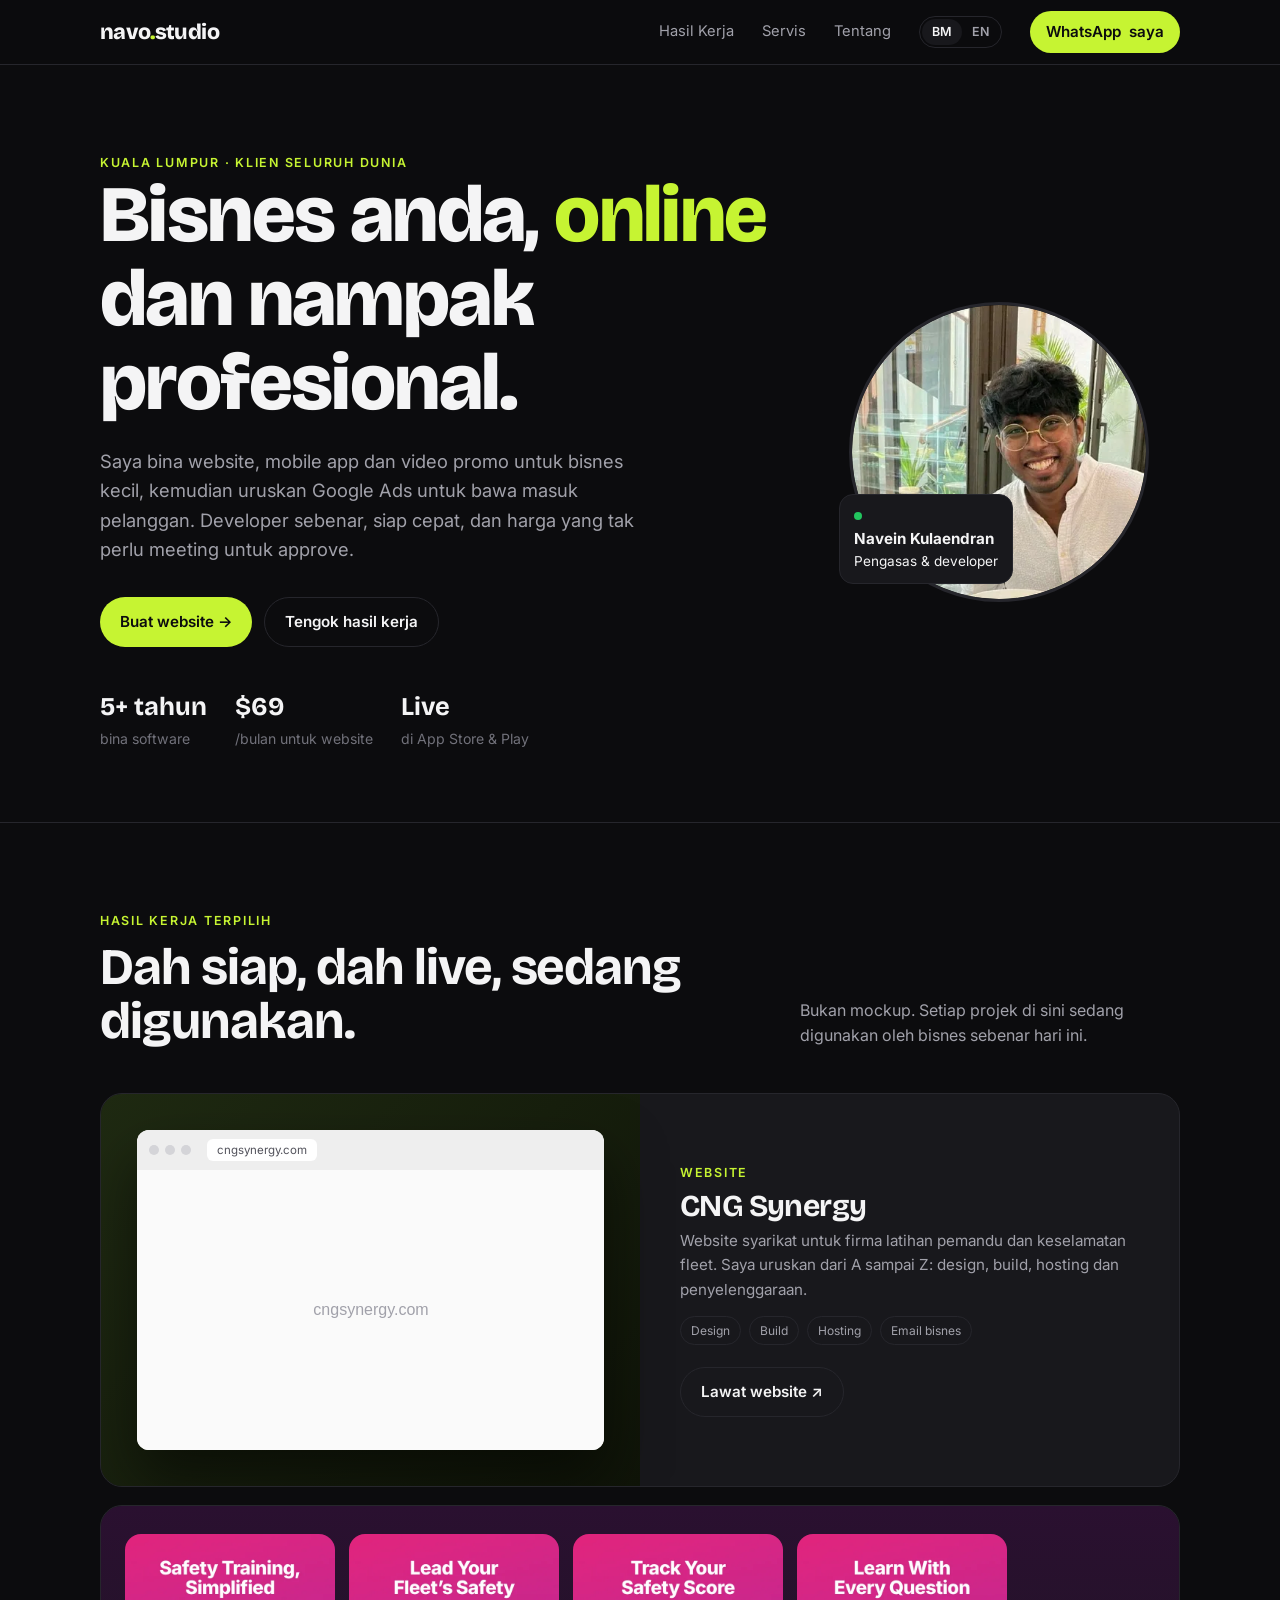
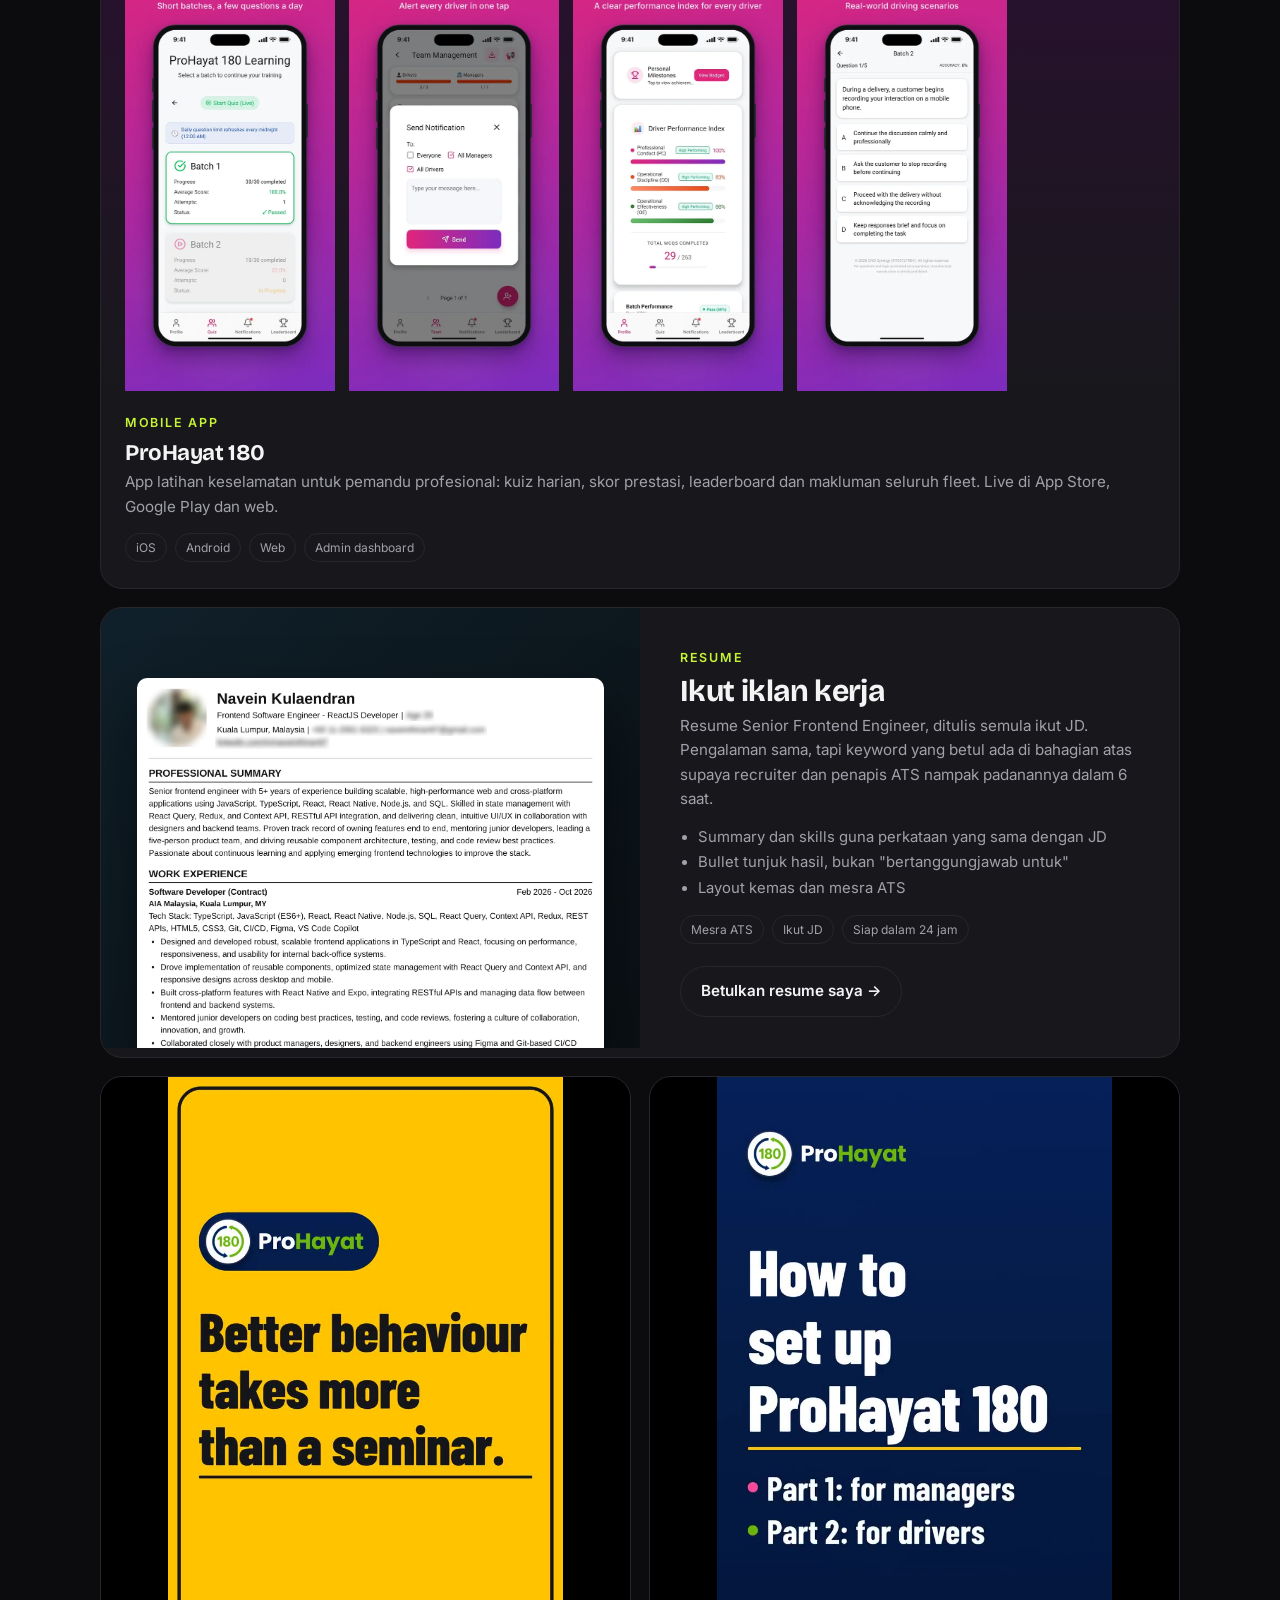
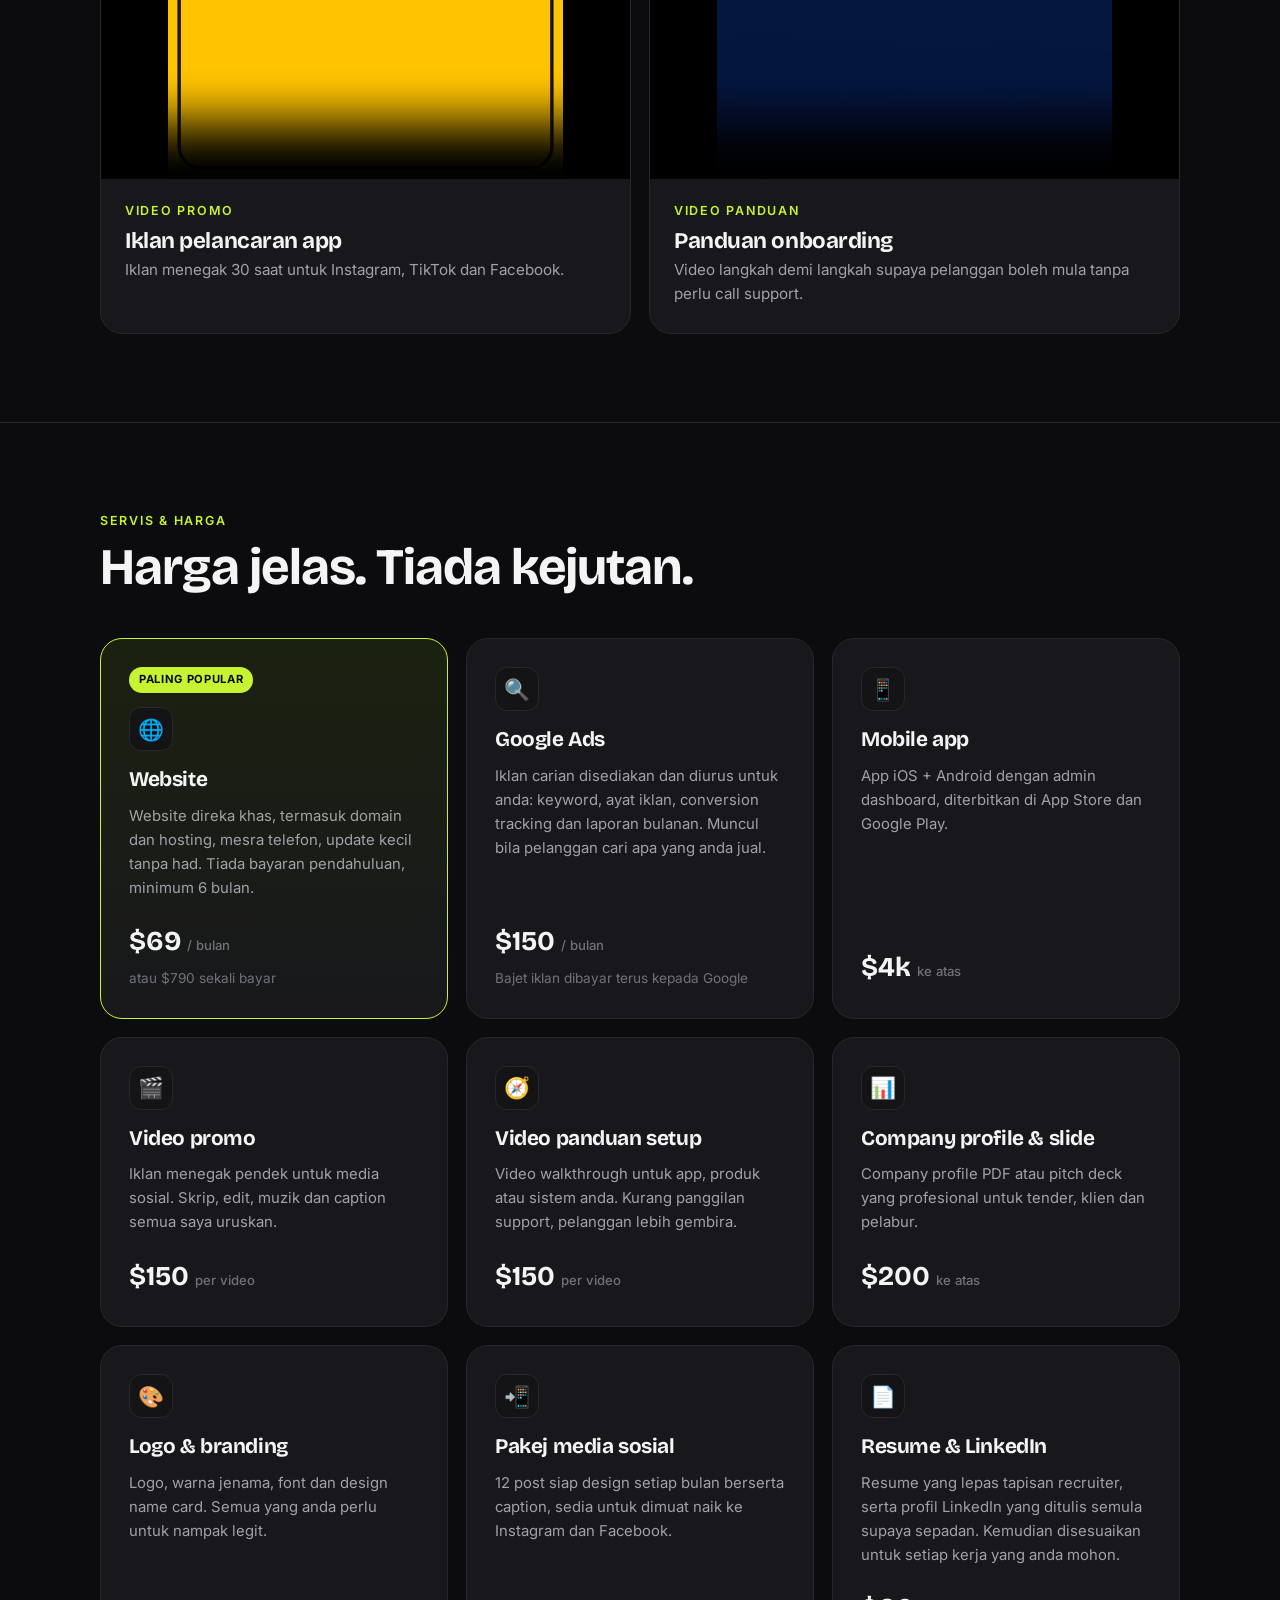
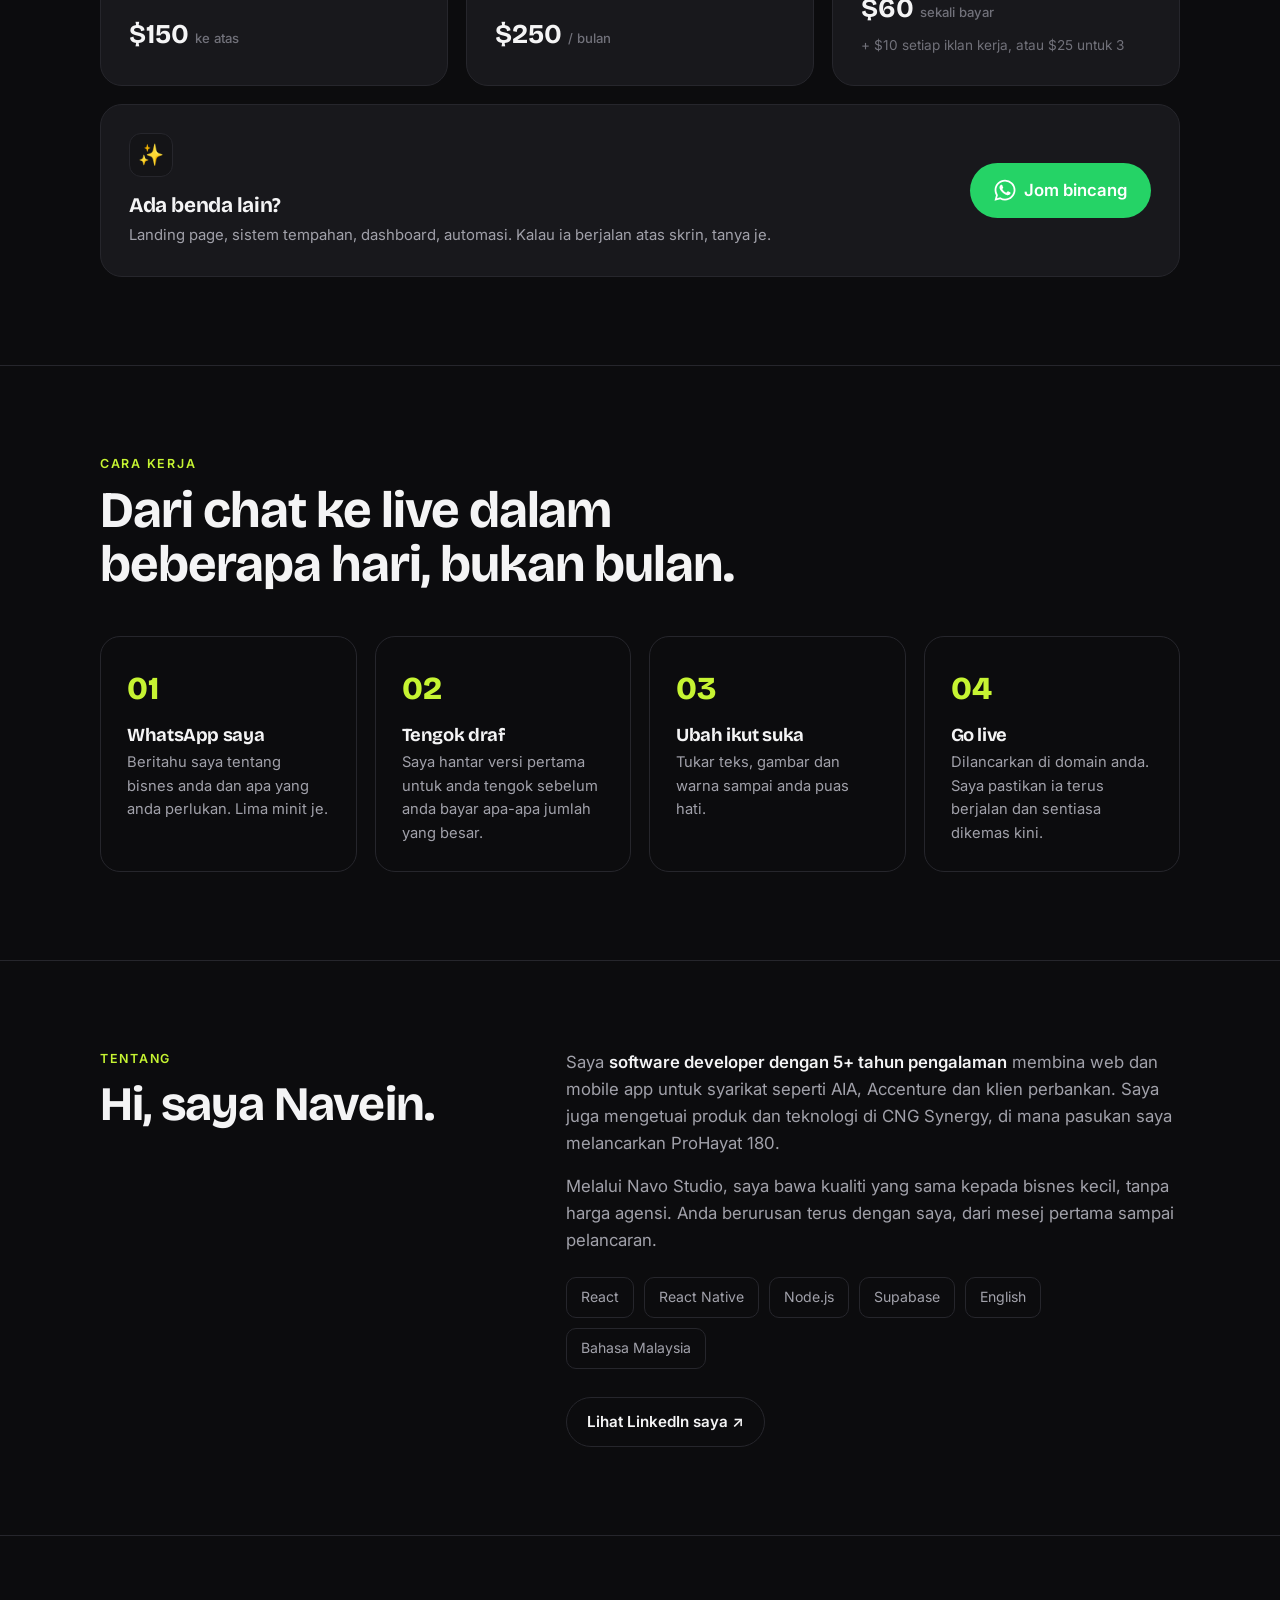
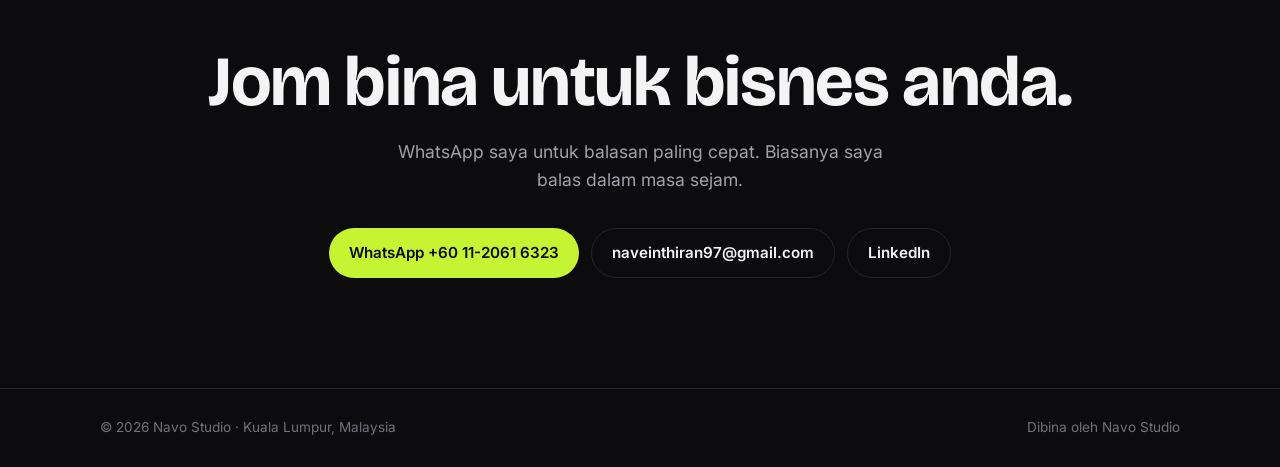
==== index.html @ 56743ff7 "Make Bahasa Malaysia the default, move English to /en Add a BM/EN toggle in the nav, hreflang tags a" ====
<!doctype html>
<html lang="ms">
<head>
<meta charset="utf-8">
<meta name="viewport" content="width=device-width,initial-scale=1">
<title>Navo Studio — Website, App & Video Promo</title>
<meta name="description" content="Navo Studio bina website, mobile app, video promo, branding dan kandungan media sosial, serta uruskan Google Ads untuk bisnes yang sedang berkembang. Website dari RM149 sebulan. Berpangkalan di Kuala Lumpur, klien seluruh dunia.">
<meta property="og:title" content="Navo Studio — Website, App & Video Promo">
<meta property="og:description" content="Website dari RM149 sebulan. Resume ikut setiap kerja, mobile app dan video promo. Kuala Lumpur, klien seluruh dunia.">
<link rel="canonical" href="https://navo-studio.vercel.app/">
<link rel="alternate" hreflang="ms" href="https://navo-studio.vercel.app/">
<link rel="alternate" hreflang="en" href="https://navo-studio.vercel.app/en/">
<link rel="alternate" hreflang="x-default" href="https://navo-studio.vercel.app/">
<meta property="og:locale" content="ms_MY">
<meta property="og:type" content="website">
<meta property="og:url" content="https://navo-studio.vercel.app/">
<meta property="og:image" content="https://navo-studio.vercel.app/assets/og.jpg">
<meta property="og:image:width" content="1200">
<meta property="og:image:height" content="630">
<meta name="twitter:card" content="summary_large_image">
<link rel="preconnect" href="https://fonts.googleapis.com">
<link href="https://fonts.googleapis.com/css2?family=Bricolage+Grotesque:opsz,wght@12..96,500;12..96,700;12..96,800&family=Inter:wght@400;500;600&display=swap" rel="stylesheet">
<link rel="stylesheet" href="assets/site.css">
</head>
<body>

<nav><div class="wrap">
  <a href="#" class="logo">navo<span>.</span>studio</a>
  <div class="navlinks">
    <a href="#work">Hasil Kerja</a><a href="#services">Servis</a><a href="#about">Tentang</a>
    <div class="lang" role="group" aria-label="Bahasa"><span aria-current="true">BM</span><a href="en/" hreflang="en" lang="en">EN</a></div>
    <a href="https://wa.me/601120616323?text=Hi%20Navein%2C%20saya%20nampak%20Navo%20Studio" class="btn btn-accent" target="_blank" rel="noopener">WhatsApp<span class="wa-word"> saya</span></a>
  </div>
</div></nav>

<header class="hero"><div class="wrap">
  <div>
    <div class="eyebrow">Kuala Lumpur · Klien seluruh dunia</div>
    <h1>Bisnes anda, <em>online</em> dan nampak profesional.</h1>
    <p class="lead">Saya bina website, mobile app dan video promo untuk bisnes kecil, kemudian uruskan Google Ads untuk bawa masuk pelanggan. Developer sebenar, siap cepat, dan harga yang tak perlu meeting untuk approve.</p>
    <div class="ctas">
      <a href="https://wa.me/601120616323?text=Hi%20Navein%2C%20saya%20nak%20buat%20website" class="btn btn-accent" target="_blank" rel="noopener">Buat website →</a>
      <a href="#work" class="btn btn-ghost">Tengok hasil kerja</a>
    </div>
    <div class="meta">
      <div><b>5+ tahun</b>bina software</div>
      <div><b class="price" data-myr="RM149" data-usd="$69">RM149</b>/bulan untuk website</div>
      <div><b>Live</b>di App Store & Play</div>
    </div>
  </div>
  <div class="me">
    <img src="assets/me.webp" alt="Navein Kulaendran, pengasas Navo Studio" width="300" height="300">
    <div class="tag"><span class="dot"></span><b>Navein Kulaendran</b>Pengasas & developer</div>
  </div>
</div></header>

<section id="work"><div class="wrap">
  <div class="head">
    <div><div class="eyebrow">Hasil kerja terpilih</div><h2>Dah siap, dah live, sedang digunakan.</h2></div>
    <p>Bukan mockup. Setiap projek di sini sedang digunakan oleh bisnes sebenar hari ini.</p>
  </div>
  <div class="work-grid">
    <div class="card w-site">
      <div class="shot"><div class="browser">
        <div class="bar"><i></i><i></i><i></i><span>cngsynergy.com</span></div>
        <div class="frame"><iframe src="https://cngsynergy.com" title="CNG Synergy website preview" tabindex="-1"></iframe></div>
      </div></div>
      <div class="body">
        <div class="eyebrow">Website</div>
        <h3 style="font-size:1.9rem;margin-top:8px">CNG Synergy</h3>
        <p>Website syarikat untuk firma latihan pemandu dan keselamatan fleet. Saya uruskan dari A sampai Z: design, build, hosting dan penyelenggaraan.</p>
        <div class="chips"><span class="chip">Design</span><span class="chip">Build</span><span class="chip">Hosting</span><span class="chip">Email bisnes</span></div>
        <a href="https://cngsynergy.com" target="_blank" rel="noopener" class="btn btn-ghost">Lawat website ↗</a>
      </div>
    </div>

    <div class="card w-app">
      <div class="screens">
        <img src="assets/app1.webp" alt="Skrin pembelajaran ProHayat 180">
        <img src="assets/app2.webp" alt="Notifikasi pasukan ProHayat 180">
        <img src="assets/app3.webp" alt="Skor keselamatan ProHayat 180">
        <img src="assets/app4.webp" alt="Kuiz ProHayat 180">
      </div>
      <div class="body">
        <div class="eyebrow">Mobile app</div>
        <h3 style="margin-top:8px">ProHayat 180</h3>
        <p>App latihan keselamatan untuk pemandu profesional: kuiz harian, skor prestasi, leaderboard dan makluman seluruh fleet. Live di App Store, Google Play dan web.</p>
        <div class="chips"><span class="chip">iOS</span><span class="chip">Android</span><span class="chip">Web</span><span class="chip">Admin dashboard</span></div>
      </div>
    </div>

    <div class="card w-cv">
      <div class="shot"><img src="assets/resume.webp" alt="Contoh resume yang disesuaikan untuk jawatan Senior Frontend Engineer" loading="lazy"></div>
      <div class="body">
        <div class="eyebrow">Resume</div>
        <h3 style="font-size:1.9rem;margin-top:8px">Ikut iklan kerja</h3>
        <p>Resume Senior Frontend Engineer, ditulis semula ikut JD. Pengalaman sama, tapi keyword yang betul ada di bahagian atas supaya recruiter dan penapis ATS nampak padanannya dalam 6 saat.</p>
        <ul><li>Summary dan skills guna perkataan yang sama dengan JD</li><li>Bullet tunjuk hasil, bukan "bertanggungjawab untuk"</li><li>Layout kemas dan mesra ATS</li></ul>
        <div class="chips"><span class="chip">Mesra ATS</span><span class="chip">Ikut JD</span><span class="chip">Siap dalam 24 jam</span></div>
        <a href="https://wa.me/601120616323?text=Hi%20Navein%2C%20saya%20nak%20resume%20ikut%20iklan%20kerja" target="_blank" rel="noopener" class="btn btn-ghost">Betulkan resume saya →</a>
      </div>
    </div>

    <div class="card w-vid">
      <div class="vbox"><video src="assets/promo.mp4" poster="assets/promo.jpg" controls playsinline preload="none"></video></div>
      <div class="body"><div class="eyebrow">Video promo</div><h3 style="margin-top:8px">Iklan pelancaran app</h3><p>Iklan menegak 30 saat untuk Instagram, TikTok dan Facebook.</p></div>
    </div>
    <div class="card w-vid">
      <div class="vbox"><video src="assets/guide.mp4" poster="assets/guide.jpg" controls playsinline preload="none"></video></div>
      <div class="body"><div class="eyebrow">Video panduan</div><h3 style="margin-top:8px">Panduan onboarding</h3><p>Video langkah demi langkah supaya pelanggan boleh mula tanpa perlu call support.</p></div>
    </div>
  </div>
</div></section>

<section id="services"><div class="wrap">
  <div class="head">
    <div><div class="eyebrow">Servis & harga</div><h2>Harga jelas. Tiada kejutan.</h2></div>
  </div>
  <div class="svc">
    <div class="card hot">
      <span class="badge">Paling popular</span>
      <div class="ic">🌐</div><h3>Website</h3>
      <p>Website direka khas, termasuk domain dan hosting, mesra telefon, update kecil tanpa had. Tiada bayaran pendahuluan, minimum 6 bulan.</p>
      <div class="price" data-myr="RM149" data-usd="$69">RM149 <small>/ bulan</small></div>
      <div class="alt">atau <span class="price-alt" data-myr="RM1,500" data-usd="$790">RM1,500</span> sekali bayar</div>
    </div>
    <div class="card">
      <div class="ic">🔍</div><h3>Google Ads</h3>
      <p>Iklan carian disediakan dan diurus untuk anda: keyword, ayat iklan, conversion tracking dan laporan bulanan. Muncul bila pelanggan cari apa yang anda jual.</p>
      <div class="price" data-myr="RM300" data-usd="$150">RM300 <small>/ bulan</small></div>
      <div class="alt">Bajet iklan dibayar terus kepada Google</div>
    </div>
    <div class="card">
      <div class="ic">📱</div><h3>Mobile app</h3>
      <p>App iOS + Android dengan admin dashboard, diterbitkan di App Store dan Google Play.</p>
      <div class="price" data-myr="RM10k" data-usd="$4k">RM10k <small>ke atas</small></div>
    </div>
    <div class="card">
      <div class="ic">🎬</div><h3>Video promo</h3>
      <p>Iklan menegak pendek untuk media sosial. Skrip, edit, muzik dan caption semua saya uruskan.</p>
      <div class="price" data-myr="RM300" data-usd="$150">RM300 <small>per video</small></div>
    </div>
    <div class="card">
      <div class="ic">🧭</div><h3>Video panduan setup</h3>
      <p>Video walkthrough untuk app, produk atau sistem anda. Kurang panggilan support, pelanggan lebih gembira.</p>
      <div class="price" data-myr="RM300" data-usd="$150">RM300 <small>per video</small></div>
    </div>
    <div class="card">
      <div class="ic">📊</div><h3>Company profile & slide</h3>
      <p>Company profile PDF atau pitch deck yang profesional untuk tender, klien dan pelabur.</p>
      <div class="price" data-myr="RM300" data-usd="$200">RM300 <small>ke atas</small></div>
    </div>
    <div class="card">
      <div class="ic">🎨</div><h3>Logo & branding</h3>
      <p>Logo, warna jenama, font dan design name card. Semua yang anda perlu untuk nampak legit.</p>
      <div class="price" data-myr="RM250" data-usd="$150">RM250 <small>ke atas</small></div>
    </div>
    <div class="card">
      <div class="ic">📲</div><h3>Pakej media sosial</h3>
      <p>12 post siap design setiap bulan berserta caption, sedia untuk dimuat naik ke Instagram dan Facebook.</p>
      <div class="price" data-myr="RM400" data-usd="$250">RM400 <small>/ bulan</small></div>
    </div>
    <div class="card">
      <div class="ic">📄</div><h3>Resume & LinkedIn</h3>
      <p>Resume yang lepas tapisan recruiter, serta profil LinkedIn yang ditulis semula supaya sepadan. Kemudian disesuaikan untuk setiap kerja yang anda mohon.</p>
      <div class="price" data-myr="RM100" data-usd="$60">RM100 <small>sekali bayar</small></div>
      <div class="alt">+ <span class="price-alt" data-myr="RM20" data-usd="$10">RM20</span> setiap iklan kerja, atau <span class="price-alt" data-myr="RM50" data-usd="$25">RM50</span> untuk 3</div>
    </div>
    <div class="card wide">
      <div><div class="ic">✨</div><h3>Ada benda lain?</h3>
      <p>Landing page, sistem tempahan, dashboard, automasi. Kalau ia berjalan atas skrin, tanya je.</p></div>
      <a class="btn btn-wa" href="https://wa.me/601120616323?text=Hi%20Navein%2C%20saya%20ada%20projek%20nak%20bincang" target="_blank" rel="noopener"><svg width="22" height="22" viewBox="0 0 24 24" fill="currentColor" aria-hidden="true"><path d="M17.47 14.38c-.3-.15-1.76-.87-2.03-.97-.27-.1-.47-.15-.67.15-.2.3-.77.97-.94 1.17-.17.2-.35.22-.65.07-.3-.15-1.26-.46-2.4-1.48-.89-.79-1.49-1.77-1.66-2.07-.17-.3-.02-.46.13-.61.13-.13.3-.35.45-.52.15-.17.2-.3.3-.5.1-.2.05-.37-.02-.52-.08-.15-.67-1.62-.92-2.22-.24-.58-.49-.5-.67-.51h-.57c-.2 0-.52.07-.8.37-.27.3-1.04 1.02-1.04 2.48s1.07 2.88 1.21 3.08c.15.2 2.1 3.2 5.08 4.49.71.31 1.26.49 1.69.63.71.23 1.36.2 1.87.12.57-.09 1.76-.72 2.01-1.41.25-.7.25-1.29.17-1.41-.07-.13-.27-.2-.57-.35zM12.04 21.5h-.01a9.43 9.43 0 0 1-4.8-1.32l-.35-.2-3.57.93.95-3.48-.22-.36a9.4 9.4 0 0 1-1.44-5.02c0-5.2 4.24-9.44 9.45-9.44a9.38 9.38 0 0 1 6.68 2.77 9.38 9.38 0 0 1 2.76 6.68c0 5.21-4.24 9.44-9.45 9.44zm8.04-17.48A11.3 11.3 0 0 0 12.04.7C5.77.7.67 5.8.67 12.07c0 2 .52 3.96 1.52 5.68L.57 23.7l6.08-1.6a11.33 11.33 0 0 0 5.4 1.38h.01c6.27 0 11.37-5.1 11.37-11.37 0-3.04-1.18-5.9-3.33-8.05z"/></svg> Jom bincang</a>
    </div>
  </div>
</div></section>

<section><div class="wrap">
  <div class="head"><div><div class="eyebrow">Cara kerja</div><h2>Dari chat ke live dalam beberapa hari, bukan bulan.</h2></div></div>
  <div class="steps">
    <div class="step"><h3>WhatsApp saya</h3><p>Beritahu saya tentang bisnes anda dan apa yang anda perlukan. Lima minit je.</p></div>
    <div class="step"><h3>Tengok draf</h3><p>Saya hantar versi pertama untuk anda tengok sebelum anda bayar apa-apa jumlah yang besar.</p></div>
    <div class="step"><h3>Ubah ikut suka</h3><p>Tukar teks, gambar dan warna sampai anda puas hati.</p></div>
    <div class="step"><h3>Go live</h3><p>Dilancarkan di domain anda. Saya pastikan ia terus berjalan dan sentiasa dikemas kini.</p></div>
  </div>
</div></section>

<section id="about"><div class="wrap about">
  <div><div class="eyebrow">Tentang</div><h2 style="font-size:clamp(2rem,4.4vw,3rem);margin-top:10px">Hi, saya Navein.</h2></div>
  <div>
    <p>Saya <b>software developer dengan 5+ tahun pengalaman</b> membina web dan mobile app untuk syarikat seperti AIA, Accenture dan klien perbankan. Saya juga mengetuai produk dan teknologi di CNG Synergy, di mana pasukan saya melancarkan ProHayat 180.</p>
    <p>Melalui Navo Studio, saya bawa kualiti yang sama kepada bisnes kecil, tanpa harga agensi. Anda berurusan terus dengan saya, dari mesej pertama sampai pelancaran.</p>
    <div class="logos"><span>React</span><span>React Native</span><span>Node.js</span><span>Supabase</span><span>English</span><span>Bahasa Malaysia</span></div>
    <div style="margin-top:28px"><a href="https://www.linkedin.com/in/naveinthiran97" target="_blank" rel="noopener" class="btn btn-ghost">Lihat LinkedIn saya ↗</a></div>
  </div>
</div></section>

<section class="contact"><div class="wrap">
  <h2>Jom bina untuk bisnes anda.</h2>
  <p>WhatsApp saya untuk balasan paling cepat. Biasanya saya balas dalam masa sejam.</p>
  <div class="ctas">
    <a href="https://wa.me/601120616323?text=Hi%20Navein%2C%20saya%20nampak%20Navo%20Studio" class="btn btn-accent" target="_blank" rel="noopener">WhatsApp +60 11-2061 6323</a>
    <a href="mailto:naveinthiran97@gmail.com" class="btn btn-ghost">naveinthiran97@gmail.com</a>
    <a href="https://www.linkedin.com/in/naveinthiran97" class="btn btn-ghost" target="_blank" rel="noopener">LinkedIn</a>
  </div>
</div></section>

<footer><div class="wrap"><span>© 2026 Navo Studio · Kuala Lumpur, Malaysia</span><span>Dibina oleh Navo Studio</span></div></footer>

<script>
(function(){
  var tz='';try{tz=Intl.DateTimeFormat().resolvedOptions().timeZone||''}catch(e){}
  var c=/^Asia\/(Kuala_Lumpur|Kuching)$/.test(tz)?'myr':'usd';
  if(c==='myr')return;
  document.querySelectorAll('[data-myr]').forEach(function(el){
    var t=el.firstChild; if(t&&t.nodeType===3){t.nodeValue=el.dataset.usd+(el.children.length?' ':'')}
  });
})();
</script>
</body>
</html>
---- assets/site.css ----
:root{
  --bg:#0c0c0e;--bg2:#141417;--card:#18181c;--line:#26262c;
  --text:#f4f4f5;--mute:#a1a1aa;--dim:#71717a;
  --accent:#c6f432;--accent-ink:#0c0c0e;
}
*{box-sizing:border-box;margin:0;padding:0}
html{scroll-behavior:smooth}
body{background:var(--bg);color:var(--text);font-family:Inter,system-ui,sans-serif;line-height:1.6;-webkit-font-smoothing:antialiased}
a{color:inherit;text-decoration:none}
img,video{display:block;max-width:100%}
.wrap{max-width:1120px;margin:0 auto;padding:0 20px}
h1,h2,h3{font-family:'Bricolage Grotesque',sans-serif;line-height:1.05;letter-spacing:-.02em}
.eyebrow{font-size:.78rem;font-weight:600;letter-spacing:.14em;text-transform:uppercase;color:var(--accent)}

/* nav */
nav{position:sticky;top:0;z-index:20;background:rgba(12,12,14,.8);backdrop-filter:blur(12px);border-bottom:1px solid var(--line)}
nav .wrap{display:flex;align-items:center;justify-content:space-between;height:64px}
.logo{font-family:'Bricolage Grotesque';font-weight:800;font-size:1.35rem;letter-spacing:-.03em}
.logo span{color:var(--accent)}
.navlinks{display:flex;gap:28px;align-items:center;font-size:.92rem;color:var(--mute)}
.navlinks a:hover{color:var(--text)}
.btn{display:inline-flex;align-items:center;gap:8px;padding:12px 20px;border-radius:999px;font-weight:600;font-size:.95rem;transition:transform .15s,background .15s}
.btn:hover{transform:translateY(-1px)}
.btn-accent{background:var(--accent);color:var(--accent-ink)}
.btn-ghost{border:1px solid var(--line);color:var(--text)}
.btn-ghost:hover{background:var(--card)}
.navlinks .btn{padding:9px 16px;color:var(--accent-ink)}
@media(max-width:760px){.navlinks>a:not(.btn){display:none}.navlinks{gap:10px}.navlinks .btn{padding:8px 13px;font-size:.85rem;white-space:nowrap}}

/* hero */
.hero{padding:88px 0 72px}
.hero .wrap{display:grid;grid-template-columns:1.3fr .7fr;gap:48px;align-items:center}
.hero h1{font-size:clamp(2.6rem,6.4vw,5rem);font-weight:800}
.hero h1 em{font-style:normal;color:var(--accent)}
.hero p.lead{margin:22px 0 32px;font-size:1.15rem;color:var(--mute);max-width:540px}
.hero .ctas{display:flex;gap:12px;flex-wrap:wrap}
.hero .meta{display:flex;gap:28px;margin-top:40px;flex-wrap:wrap}
.hero .meta div{font-size:.88rem;color:var(--dim)}
.hero .meta b{display:block;font-family:'Bricolage Grotesque';font-size:1.6rem;color:var(--text)}
.me{position:relative;justify-self:center}
.me img{width:300px;height:auto;aspect-ratio:1;object-fit:cover;border-radius:50%;border:3px solid var(--line)}
.me .tag{position:absolute;bottom:18px;left:-10px;background:var(--card);border:1px solid var(--line);border-radius:14px;padding:10px 14px;font-size:.85rem}
.me .tag b{display:block;font-size:.95rem}
.dot{display:inline-block;width:8px;height:8px;border-radius:50%;background:#22c55e;margin-right:6px}
@media(max-width:860px){.hero .wrap{grid-template-columns:1fr}.me{order:-1}.me img{width:180px}.me .tag{position:static;margin-top:12px;text-align:center}.hero{padding-top:48px}}

section{padding:88px 0;border-top:1px solid var(--line)}
.head{display:flex;justify-content:space-between;align-items:end;gap:24px;margin-bottom:44px;flex-wrap:wrap}
.head h2{font-size:clamp(2rem,4.4vw,3.2rem);margin-top:10px;max-width:640px}
.head p{color:var(--mute);max-width:380px}

/* work */
.work-grid{display:grid;grid-template-columns:repeat(6,1fr);gap:18px}
.card{background:var(--card);border:1px solid var(--line);border-radius:22px;overflow:hidden}
.card .body{padding:22px 24px 26px}
.card h3{font-size:1.4rem;margin-bottom:6px}
.card p{color:var(--mute);font-size:.95rem}
.chips{display:flex;gap:8px;flex-wrap:wrap;margin-top:14px}
.chip{font-size:.75rem;padding:4px 10px;border-radius:999px;border:1px solid var(--line);color:var(--mute)}
.w-site{grid-column:span 6;display:grid;grid-template-columns:1fr 1fr}
.w-site .shot{background:linear-gradient(135deg,#1f2a12,#0f1408);display:flex;align-items:center;justify-content:center;padding:36px;min-height:280px}
.browser{width:100%;background:#fff;border-radius:12px;overflow:hidden;box-shadow:0 30px 60px rgba(0,0,0,.5)}
.browser .bar{background:#eee;padding:9px 12px;display:flex;gap:6px;align-items:center}
.browser .bar i{width:10px;height:10px;border-radius:50%;background:#d4d4d8}
.browser .bar span{margin-left:10px;font-size:.72rem;color:#52525b;background:#fff;border-radius:6px;padding:2px 10px}
.browser .frame{position:relative;height:280px;overflow:hidden;background:#fafafa url("data:image/svg+xml,%3Csvg xmlns='http://www.w3.org/2000/svg' width='300' height='40'%3E%3Ctext x='150' y='25' font-family='sans-serif' font-size='16' fill='%23a1a1aa' text-anchor='middle'%3Ecngsynergy.com%3C/text%3E%3C/svg%3E") center/300px no-repeat}
.browser iframe{width:200%;height:560px;border:0;transform:scale(.5);transform-origin:0 0;margin-bottom:-280px;pointer-events:none}
.w-site .body{display:flex;flex-direction:column;justify-content:center;padding:40px}
.w-site .body a{margin-top:22px;align-self:flex-start}
.w-app{grid-column:span 6}
.screens{display:flex;gap:14px;padding:28px 24px 0;overflow-x:auto;scrollbar-width:none;background:linear-gradient(180deg,#2a1030,#18181c)}
.screens img{width:210px;flex:none;border-radius:16px 16px 0 0}
.w-vid{grid-column:span 3}
.w-vid .vbox{background:#000;display:flex;justify-content:center}
.w-vid video{height:min(78vh,720px);width:auto;max-width:100%;aspect-ratio:9/16;object-fit:contain;background:#000}
.w-cv{grid-column:span 6;display:grid;grid-template-columns:1fr 1fr}
.w-cv .shot{background:linear-gradient(135deg,#10202a,#0a1014);padding:36px 36px 0;display:flex;justify-content:center;align-items:flex-end;max-height:440px;overflow:hidden}
.w-cv .shot img{width:100%;max-width:520px;border-radius:10px 10px 0 0;box-shadow:0 30px 60px rgba(0,0,0,.5)}
.w-cv .body{display:flex;flex-direction:column;justify-content:center;padding:40px}
.w-cv ul{margin:14px 0 0 18px;color:var(--mute);font-size:.93rem;line-height:1.7}
.w-cv .body a{margin-top:22px;align-self:flex-start}
@media(max-width:860px){.w-site{grid-template-columns:1fr}.w-vid{grid-column:span 6}}
@media(max-width:860px){.w-cv{grid-template-columns:1fr}.w-cv .shot{max-height:340px}}

/* services */
.svc{display:grid;grid-template-columns:repeat(3,1fr);gap:18px}
@media(max-width:1000px){.svc{grid-template-columns:1fr 1fr}}
.svc .card{padding:28px;display:flex;flex-direction:column}
.svc .card.hot{border-color:var(--accent);background:linear-gradient(180deg,#1b2110,var(--card))}
.svc .ic{width:44px;height:44px;border-radius:12px;background:var(--bg2);border:1px solid var(--line);display:flex;align-items:center;justify-content:center;font-size:1.3rem;margin-bottom:18px}
.svc h3{font-size:1.3rem}
.svc p{color:var(--mute);font-size:.93rem;margin:8px 0 20px;flex:1}
.price{font-family:'Bricolage Grotesque';font-size:1.7rem;font-weight:700}
.price small{font-family:Inter;font-size:.82rem;color:var(--dim);font-weight:500}
.svc .card.wide{grid-column:1/-1;flex-direction:row;align-items:center;justify-content:space-between;gap:24px}
.svc .card.wide p{margin-bottom:0}
.btn-wa{background:#25d366;color:#fff;font-size:1.05rem;padding:14px 24px;flex:none}
@media(max-width:600px){.svc .card.wide{flex-direction:column;align-items:flex-start}}
.alt{font-size:.85rem;color:var(--dim);margin-top:4px}
.badge{align-self:flex-start;font-size:.7rem;font-weight:700;letter-spacing:.06em;text-transform:uppercase;background:var(--accent);color:var(--accent-ink);padding:4px 10px;border-radius:999px;margin-bottom:14px}
@media(max-width:600px){.svc{grid-template-columns:1fr}}

/* steps */
.steps{display:grid;grid-template-columns:repeat(4,1fr);gap:18px;counter-reset:s}
.step{padding:26px;border-radius:20px;border:1px solid var(--line)}
.step::before{counter-increment:s;content:"0" counter(s);font-family:'Bricolage Grotesque';font-weight:800;font-size:2rem;color:var(--accent)}
.step h3{font-size:1.15rem;margin:12px 0 6px}
.step p{color:var(--mute);font-size:.92rem}
@media(max-width:860px){.steps{grid-template-columns:1fr 1fr}}
@media(max-width:520px){.steps{grid-template-columns:1fr}}

/* about */
.about{display:grid;grid-template-columns:.8fr 1.2fr;gap:56px;align-items:start}
.about p{color:var(--mute);margin-bottom:16px;font-size:1.05rem}
.about p b{color:var(--text);font-weight:600}
.logos{display:flex;flex-wrap:wrap;gap:10px;margin-top:24px}
.logos span{padding:8px 14px;border:1px solid var(--line);border-radius:10px;font-size:.88rem;color:var(--mute)}
@media(max-width:860px){.about{grid-template-columns:1fr;gap:20px}}

/* contact */
.contact{text-align:center;padding:110px 0}
.contact h2{font-size:clamp(2.4rem,6vw,4.4rem)}
.contact p{color:var(--mute);margin:18px auto 34px;max-width:520px;font-size:1.1rem}
.contact .ctas{display:flex;gap:12px;justify-content:center;flex-wrap:wrap}
footer{border-top:1px solid var(--line);padding:28px 0;color:var(--dim);font-size:.85rem}
footer .wrap{display:flex;justify-content:space-between;flex-wrap:wrap;gap:12px}

/* language toggle */
.lang{display:inline-flex;flex:none;border:1px solid var(--line);border-radius:999px;padding:2px;font-size:.78rem;font-weight:600;line-height:1.2}
.lang a,.lang span{padding:6px 10px;border-radius:999px}
.lang span{background:var(--card);color:var(--text)}
@media(max-width:440px){.wa-word{display:none}}
@media(max-width:360px){.logo{font-size:1.15rem}.lang a,.lang span{padding:6px 8px}.navlinks .btn{padding:8px 11px}}
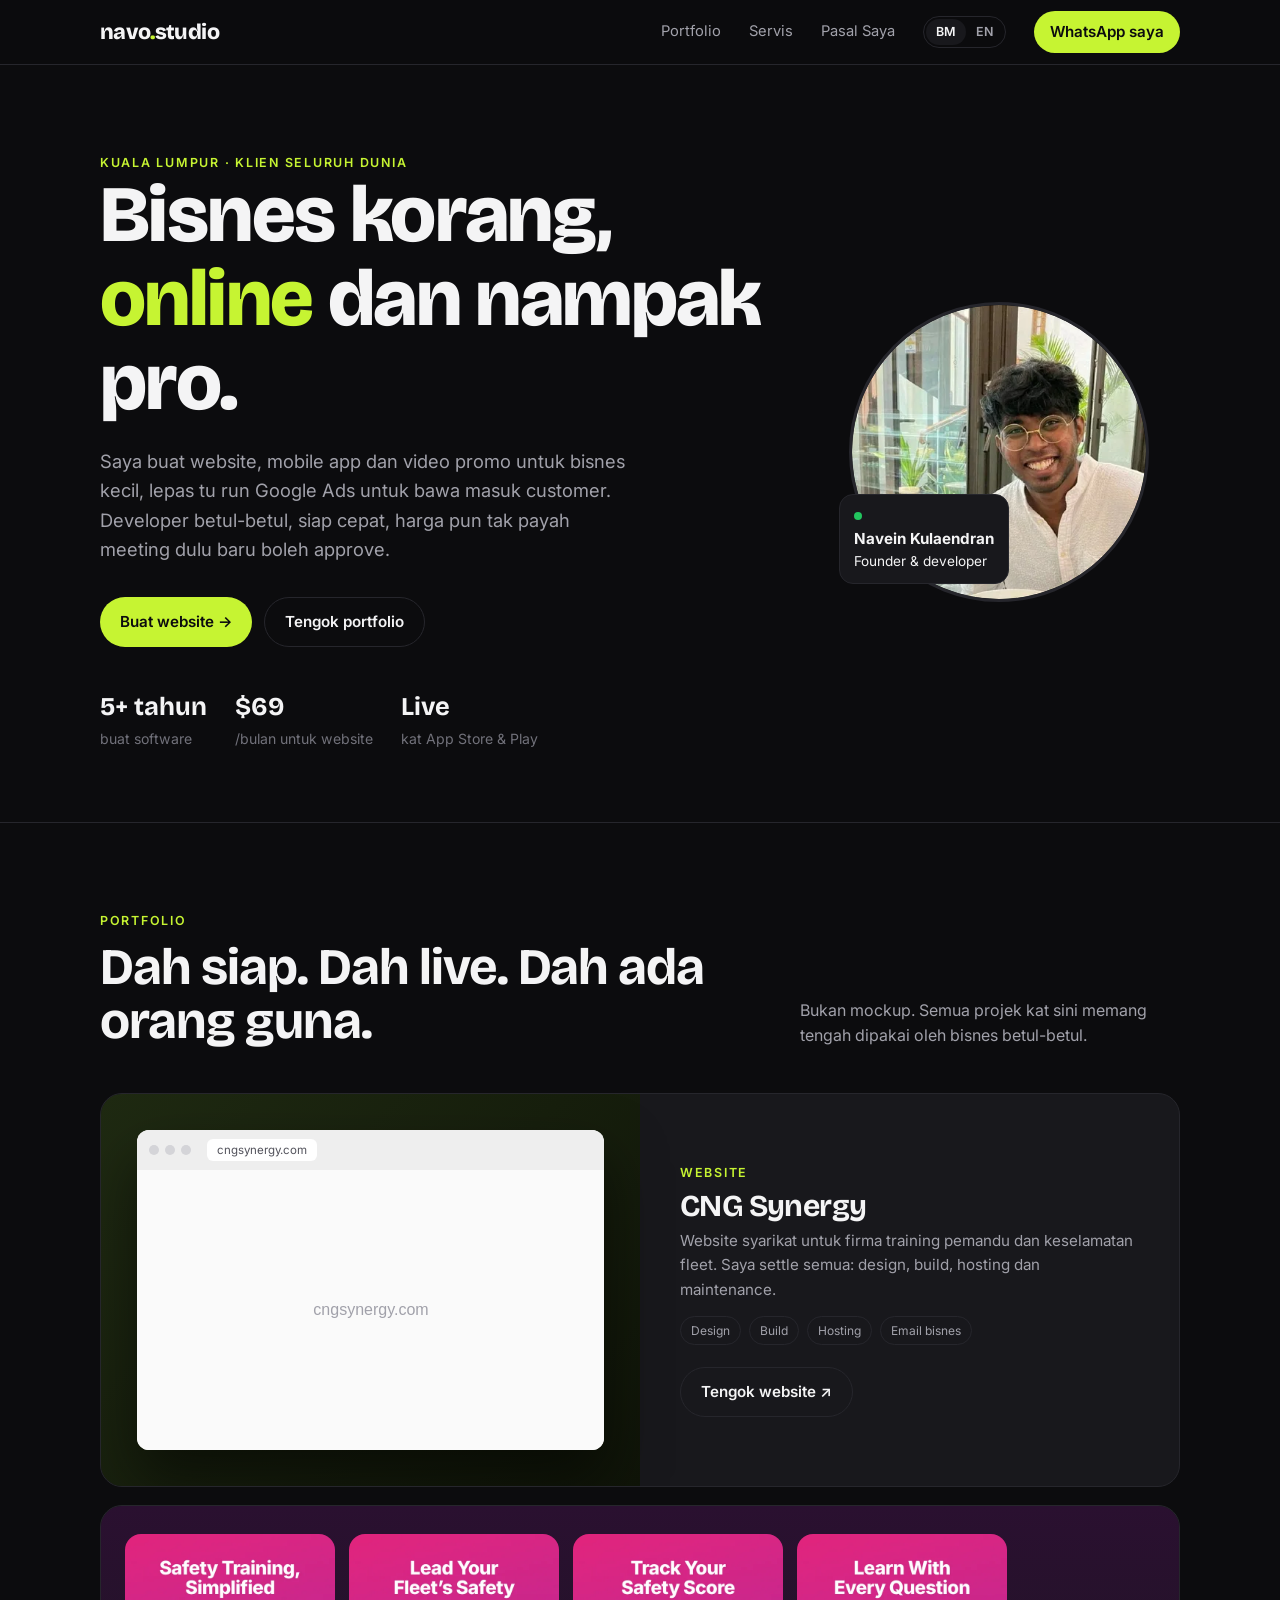
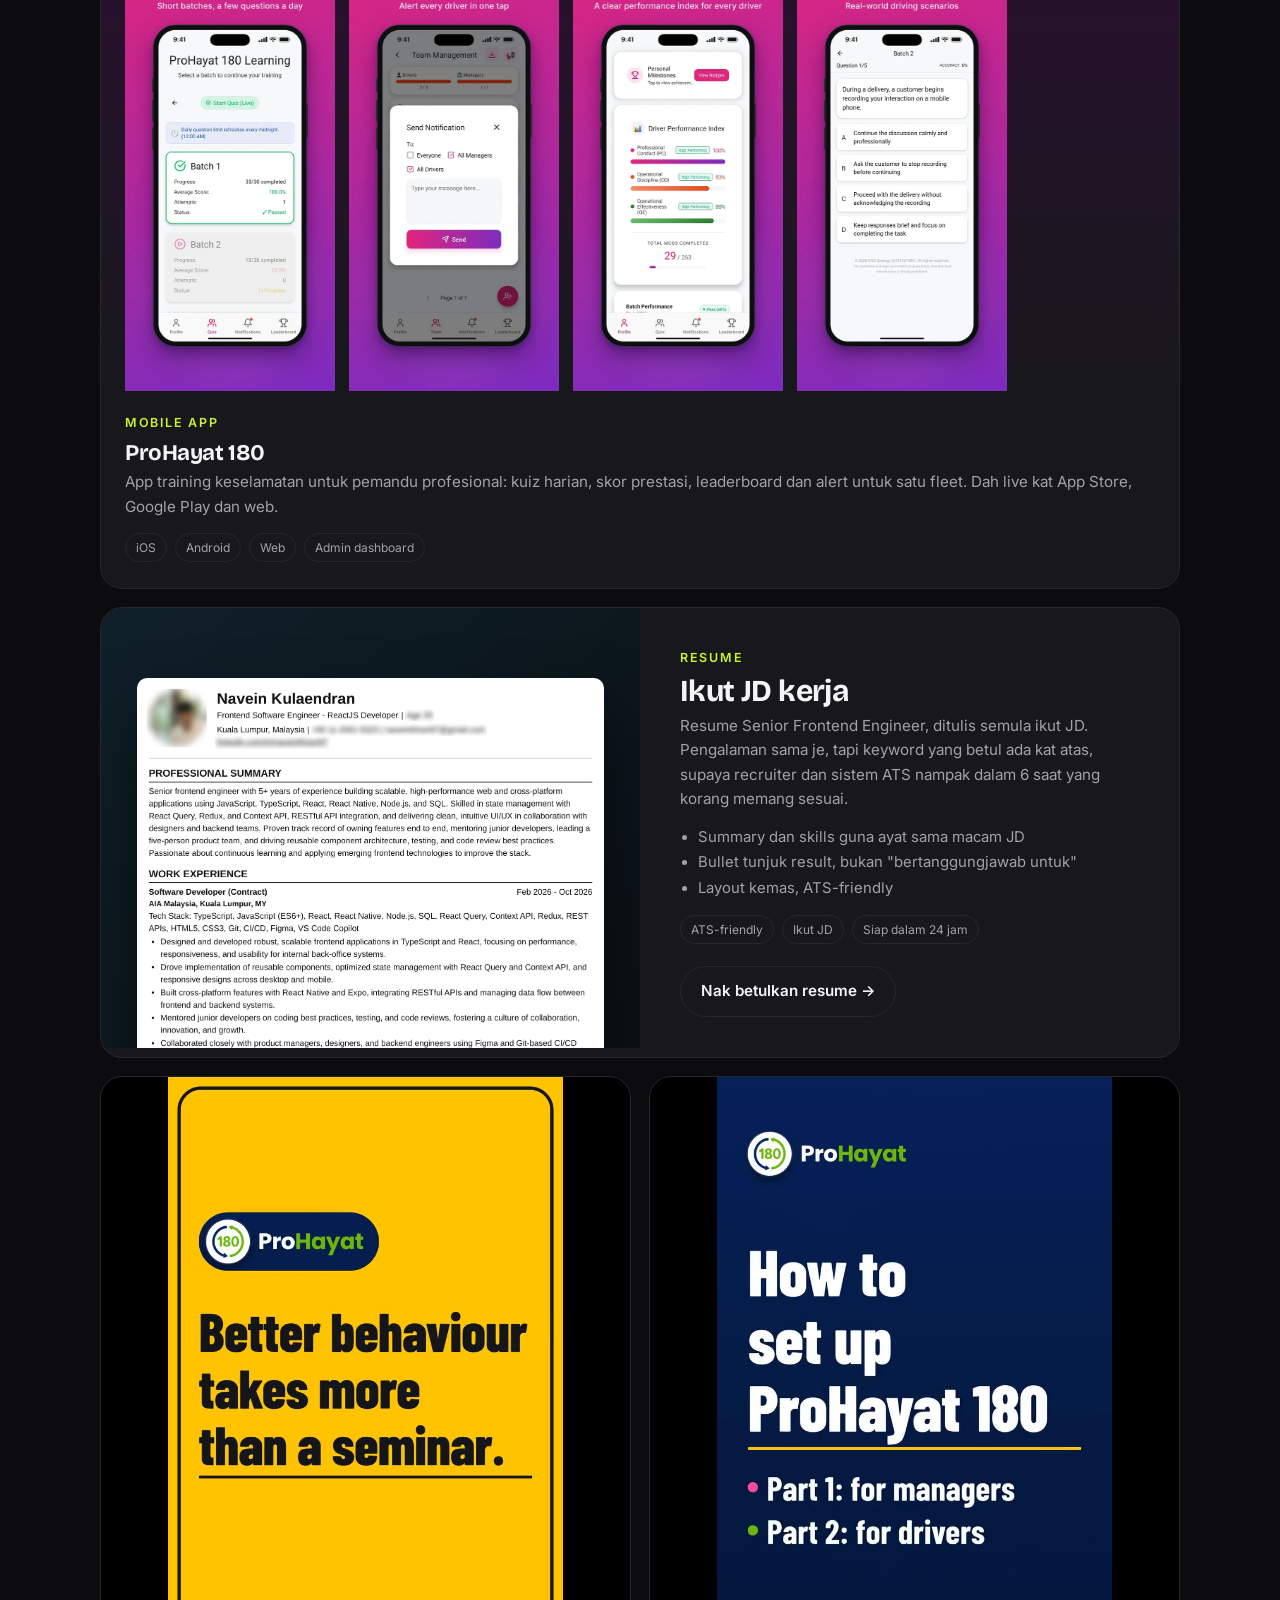
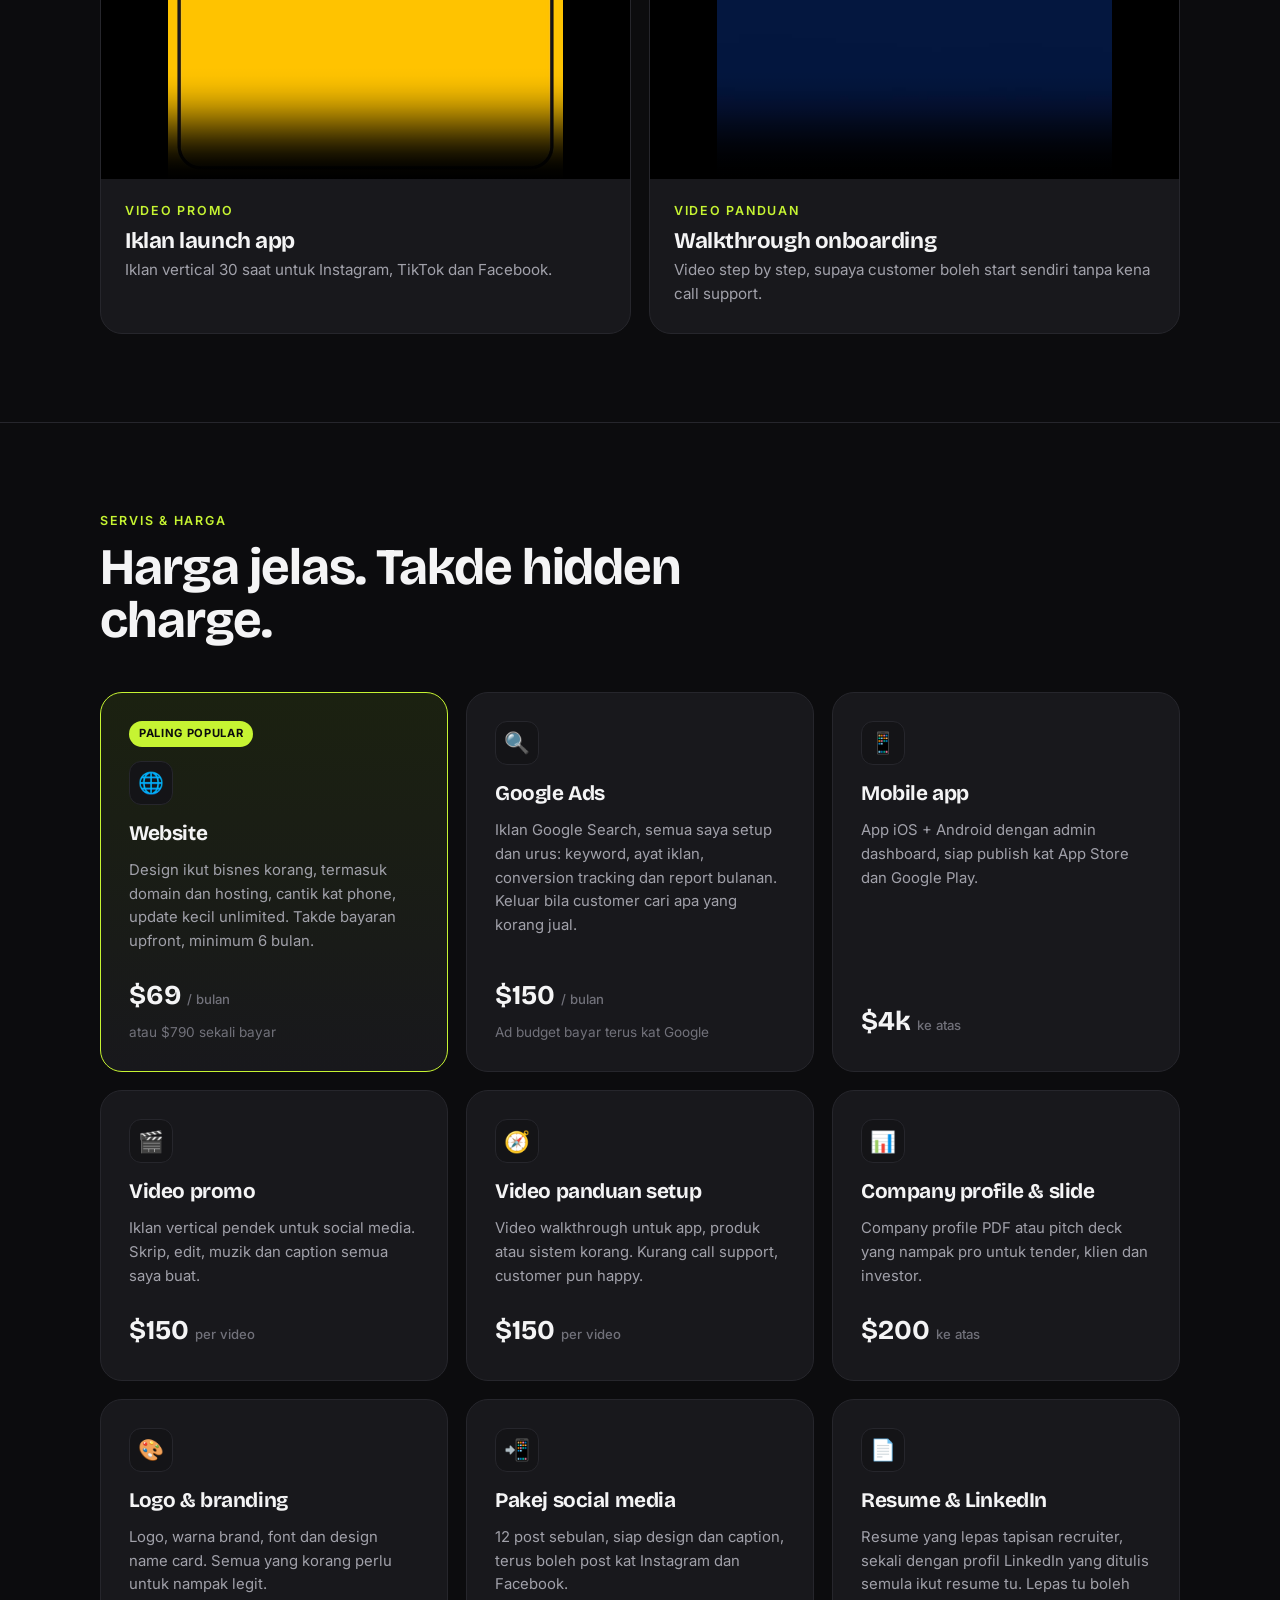
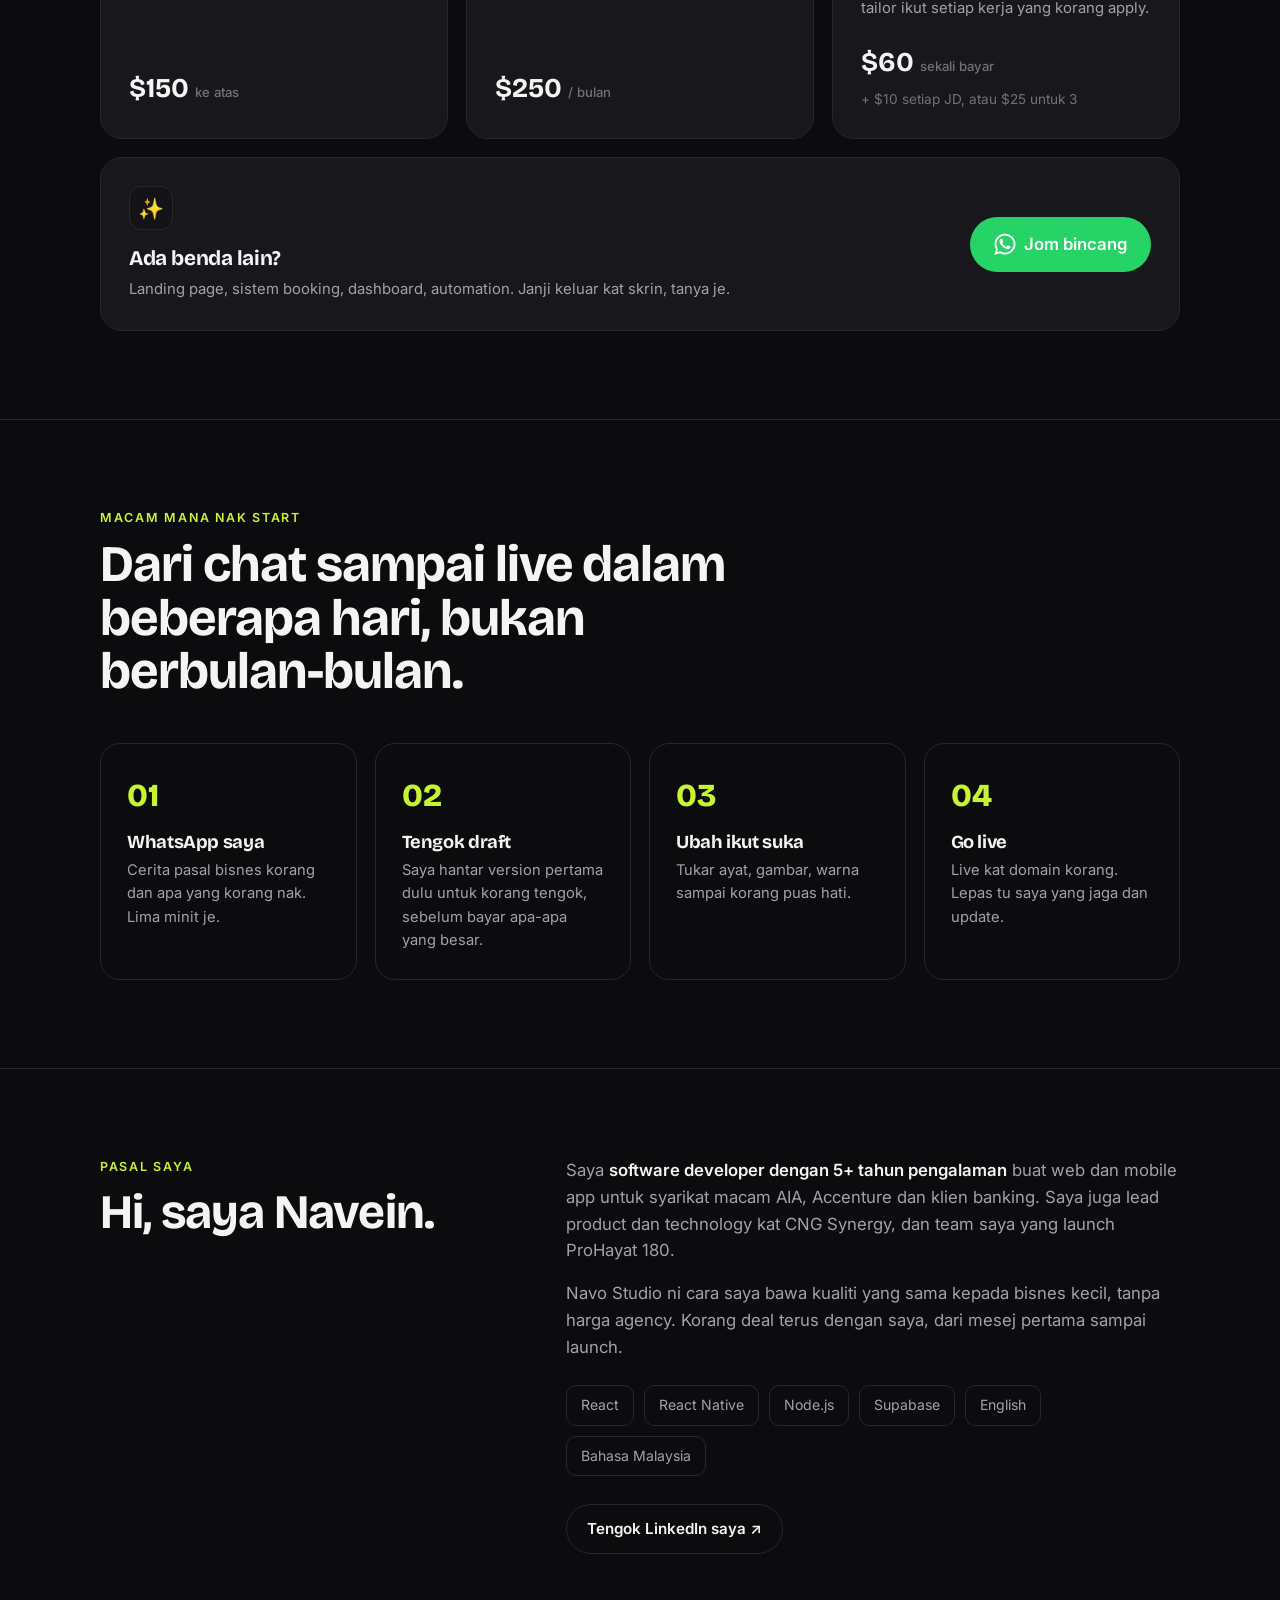
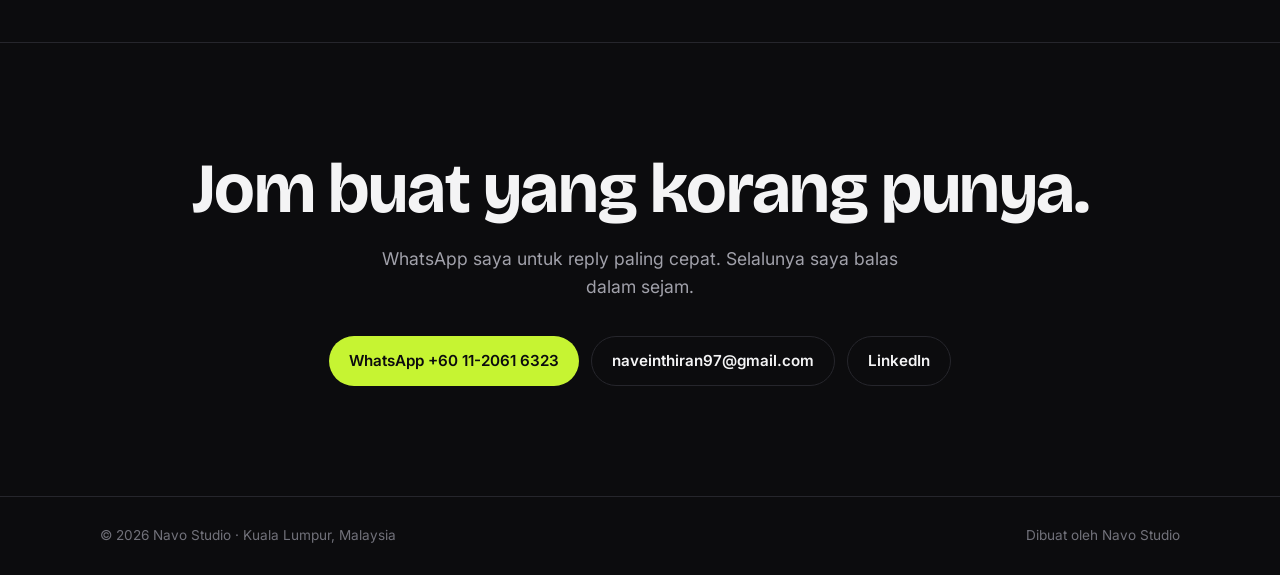
==== commit 4ed431ac: "Rewrite BM copy in casual Malaysian, add BM preview image Co-Authored-By: Claude Opus 5.5 <noreply@a" ====
--- a/index.html
+++ b/index.html
@@ -4,9 +4,9 @@
 <meta charset="utf-8">
 <meta name="viewport" content="width=device-width,initial-scale=1">
 <title>Navo Studio — Website, App & Video Promo</title>
-<meta name="description" content="Navo Studio bina website, mobile app, video promo, branding dan kandungan media sosial, serta uruskan Google Ads untuk bisnes yang sedang berkembang. Website dari RM149 sebulan. Berpangkalan di Kuala Lumpur, klien seluruh dunia.">
+<meta name="description" content="Navo Studio buat website, mobile app, video promo, branding dan content social media, dan run Google Ads untuk bisnes yang tengah berkembang. Website dari RM149 sebulan. Based kat KL, klien dari mana-mana.">
 <meta property="og:title" content="Navo Studio — Website, App & Video Promo">
-<meta property="og:description" content="Website dari RM149 sebulan. Resume ikut setiap kerja, mobile app dan video promo. Kuala Lumpur, klien seluruh dunia.">
+<meta property="og:description" content="Website dari RM149 sebulan. Resume ikut JD setiap kerja yang korang apply, mobile app dan video promo. Based kat KL, klien dari mana-mana.">
 <link rel="canonical" href="https://navo-studio.vercel.app/">
 <link rel="alternate" hreflang="ms" href="https://navo-studio.vercel.app/">
 <link rel="alternate" hreflang="en" href="https://navo-studio.vercel.app/en/">
@@ -14,7 +14,7 @@
 <meta property="og:locale" content="ms_MY">
 <meta property="og:type" content="website">
 <meta property="og:url" content="https://navo-studio.vercel.app/">
-<meta property="og:image" content="https://navo-studio.vercel.app/assets/og.jpg">
+<meta property="og:image" content="https://navo-studio.vercel.app/assets/og-ms.jpg">
 <meta property="og:image:width" content="1200">
 <meta property="og:image:height" content="630">
 <meta name="twitter:card" content="summary_large_image">
@@ -27,37 +27,37 @@
 <nav><div class="wrap">
   <a href="#" class="logo">navo<span>.</span>studio</a>
   <div class="navlinks">
-    <a href="#work">Hasil Kerja</a><a href="#services">Servis</a><a href="#about">Tentang</a>
+    <a href="#work">Portfolio</a><a href="#services">Servis</a><a href="#about">Pasal Saya</a>
     <div class="lang" role="group" aria-label="Bahasa"><span aria-current="true">BM</span><a href="en/" hreflang="en" lang="en">EN</a></div>
-    <a href="https://wa.me/601120616323?text=Hi%20Navein%2C%20saya%20nampak%20Navo%20Studio" class="btn btn-accent" target="_blank" rel="noopener">WhatsApp<span class="wa-word"> saya</span></a>
+    <a href="https://wa.me/601120616323?text=Hi%20Navein%2C%20saya%20ada%20tengok%20Navo%20Studio" class="btn btn-accent" target="_blank" rel="noopener">WhatsApp<span class="wa-word"> saya</span></a>
   </div>
 </div></nav>
 
 <header class="hero"><div class="wrap">
   <div>
     <div class="eyebrow">Kuala Lumpur · Klien seluruh dunia</div>
-    <h1>Bisnes anda, <em>online</em> dan nampak profesional.</h1>
-    <p class="lead">Saya bina website, mobile app dan video promo untuk bisnes kecil, kemudian uruskan Google Ads untuk bawa masuk pelanggan. Developer sebenar, siap cepat, dan harga yang tak perlu meeting untuk approve.</p>
+    <h1>Bisnes korang, <em>online</em> dan nampak pro.</h1>
+    <p class="lead">Saya buat website, mobile app dan video promo untuk bisnes kecil, lepas tu run Google Ads untuk bawa masuk customer. Developer betul-betul, siap cepat, harga pun tak payah meeting dulu baru boleh approve.</p>
     <div class="ctas">
       <a href="https://wa.me/601120616323?text=Hi%20Navein%2C%20saya%20nak%20buat%20website" class="btn btn-accent" target="_blank" rel="noopener">Buat website →</a>
-      <a href="#work" class="btn btn-ghost">Tengok hasil kerja</a>
+      <a href="#work" class="btn btn-ghost">Tengok portfolio</a>
     </div>
     <div class="meta">
-      <div><b>5+ tahun</b>bina software</div>
+      <div><b>5+ tahun</b>buat software</div>
       <div><b class="price" data-myr="RM149" data-usd="$69">RM149</b>/bulan untuk website</div>
-      <div><b>Live</b>di App Store & Play</div>
+      <div><b>Live</b>kat App Store & Play</div>
     </div>
   </div>
   <div class="me">
-    <img src="assets/me.webp" alt="Navein Kulaendran, pengasas Navo Studio" width="300" height="300">
-    <div class="tag"><span class="dot"></span><b>Navein Kulaendran</b>Pengasas & developer</div>
+    <img src="assets/me.webp" alt="Navein Kulaendran, founder Navo Studio" width="300" height="300">
+    <div class="tag"><span class="dot"></span><b>Navein Kulaendran</b>Founder & developer</div>
   </div>
 </div></header>
 
 <section id="work"><div class="wrap">
   <div class="head">
-    <div><div class="eyebrow">Hasil kerja terpilih</div><h2>Dah siap, dah live, sedang digunakan.</h2></div>
-    <p>Bukan mockup. Setiap projek di sini sedang digunakan oleh bisnes sebenar hari ini.</p>
+    <div><div class="eyebrow">Portfolio</div><h2>Dah siap. Dah live. Dah ada orang guna.</h2></div>
+    <p>Bukan mockup. Semua projek kat sini memang tengah dipakai oleh bisnes betul-betul.</p>
   </div>
   <div class="work-grid">
     <div class="card w-site">
@@ -68,9 +68,9 @@
       <div class="body">
         <div class="eyebrow">Website</div>
         <h3 style="font-size:1.9rem;margin-top:8px">CNG Synergy</h3>
-        <p>Website syarikat untuk firma latihan pemandu dan keselamatan fleet. Saya uruskan dari A sampai Z: design, build, hosting dan penyelenggaraan.</p>
+        <p>Website syarikat untuk firma training pemandu dan keselamatan fleet. Saya settle semua: design, build, hosting dan maintenance.</p>
         <div class="chips"><span class="chip">Design</span><span class="chip">Build</span><span class="chip">Hosting</span><span class="chip">Email bisnes</span></div>
-        <a href="https://cngsynergy.com" target="_blank" rel="noopener" class="btn btn-ghost">Lawat website ↗</a>
+        <a href="https://cngsynergy.com" target="_blank" rel="noopener" class="btn btn-ghost">Tengok website ↗</a>
       </div>
     </div>
 
@@ -84,7 +84,7 @@
       <div class="body">
         <div class="eyebrow">Mobile app</div>
         <h3 style="margin-top:8px">ProHayat 180</h3>
-        <p>App latihan keselamatan untuk pemandu profesional: kuiz harian, skor prestasi, leaderboard dan makluman seluruh fleet. Live di App Store, Google Play dan web.</p>
+        <p>App training keselamatan untuk pemandu profesional: kuiz harian, skor prestasi, leaderboard dan alert untuk satu fleet. Dah live kat App Store, Google Play dan web.</p>
         <div class="chips"><span class="chip">iOS</span><span class="chip">Android</span><span class="chip">Web</span><span class="chip">Admin dashboard</span></div>
       </div>
     </div>
@@ -93,118 +93,118 @@
       <div class="shot"><img src="assets/resume.webp" alt="Contoh resume yang disesuaikan untuk jawatan Senior Frontend Engineer" loading="lazy"></div>
       <div class="body">
         <div class="eyebrow">Resume</div>
-        <h3 style="font-size:1.9rem;margin-top:8px">Ikut iklan kerja</h3>
-        <p>Resume Senior Frontend Engineer, ditulis semula ikut JD. Pengalaman sama, tapi keyword yang betul ada di bahagian atas supaya recruiter dan penapis ATS nampak padanannya dalam 6 saat.</p>
-        <ul><li>Summary dan skills guna perkataan yang sama dengan JD</li><li>Bullet tunjuk hasil, bukan "bertanggungjawab untuk"</li><li>Layout kemas dan mesra ATS</li></ul>
-        <div class="chips"><span class="chip">Mesra ATS</span><span class="chip">Ikut JD</span><span class="chip">Siap dalam 24 jam</span></div>
-        <a href="https://wa.me/601120616323?text=Hi%20Navein%2C%20saya%20nak%20resume%20ikut%20iklan%20kerja" target="_blank" rel="noopener" class="btn btn-ghost">Betulkan resume saya →</a>
+        <h3 style="font-size:1.9rem;margin-top:8px">Ikut JD kerja</h3>
+        <p>Resume Senior Frontend Engineer, ditulis semula ikut JD. Pengalaman sama je, tapi keyword yang betul ada kat atas, supaya recruiter dan sistem ATS nampak dalam 6 saat yang korang memang sesuai.</p>
+        <ul><li>Summary dan skills guna ayat sama macam JD</li><li>Bullet tunjuk result, bukan "bertanggungjawab untuk"</li><li>Layout kemas, ATS-friendly</li></ul>
+        <div class="chips"><span class="chip">ATS-friendly</span><span class="chip">Ikut JD</span><span class="chip">Siap dalam 24 jam</span></div>
+        <a href="https://wa.me/601120616323?text=Hi%20Navein%2C%20saya%20nak%20resume%20ikut%20JD%20kerja" target="_blank" rel="noopener" class="btn btn-ghost">Nak betulkan resume →</a>
       </div>
     </div>
 
     <div class="card w-vid">
       <div class="vbox"><video src="assets/promo.mp4" poster="assets/promo.jpg" controls playsinline preload="none"></video></div>
-      <div class="body"><div class="eyebrow">Video promo</div><h3 style="margin-top:8px">Iklan pelancaran app</h3><p>Iklan menegak 30 saat untuk Instagram, TikTok dan Facebook.</p></div>
+      <div class="body"><div class="eyebrow">Video promo</div><h3 style="margin-top:8px">Iklan launch app</h3><p>Iklan vertical 30 saat untuk Instagram, TikTok dan Facebook.</p></div>
     </div>
     <div class="card w-vid">
       <div class="vbox"><video src="assets/guide.mp4" poster="assets/guide.jpg" controls playsinline preload="none"></video></div>
-      <div class="body"><div class="eyebrow">Video panduan</div><h3 style="margin-top:8px">Panduan onboarding</h3><p>Video langkah demi langkah supaya pelanggan boleh mula tanpa perlu call support.</p></div>
+      <div class="body"><div class="eyebrow">Video panduan</div><h3 style="margin-top:8px">Walkthrough onboarding</h3><p>Video step by step, supaya customer boleh start sendiri tanpa kena call support.</p></div>
     </div>
   </div>
 </div></section>
 
 <section id="services"><div class="wrap">
   <div class="head">
-    <div><div class="eyebrow">Servis & harga</div><h2>Harga jelas. Tiada kejutan.</h2></div>
+    <div><div class="eyebrow">Servis & harga</div><h2>Harga jelas. Takde hidden charge.</h2></div>
   </div>
   <div class="svc">
     <div class="card hot">
       <span class="badge">Paling popular</span>
       <div class="ic">🌐</div><h3>Website</h3>
-      <p>Website direka khas, termasuk domain dan hosting, mesra telefon, update kecil tanpa had. Tiada bayaran pendahuluan, minimum 6 bulan.</p>
+      <p>Design ikut bisnes korang, termasuk domain dan hosting, cantik kat phone, update kecil unlimited. Takde bayaran upfront, minimum 6 bulan.</p>
       <div class="price" data-myr="RM149" data-usd="$69">RM149 <small>/ bulan</small></div>
       <div class="alt">atau <span class="price-alt" data-myr="RM1,500" data-usd="$790">RM1,500</span> sekali bayar</div>
     </div>
     <div class="card">
       <div class="ic">🔍</div><h3>Google Ads</h3>
-      <p>Iklan carian disediakan dan diurus untuk anda: keyword, ayat iklan, conversion tracking dan laporan bulanan. Muncul bila pelanggan cari apa yang anda jual.</p>
+      <p>Iklan Google Search, semua saya setup dan urus: keyword, ayat iklan, conversion tracking dan report bulanan. Keluar bila customer cari apa yang korang jual.</p>
       <div class="price" data-myr="RM300" data-usd="$150">RM300 <small>/ bulan</small></div>
-      <div class="alt">Bajet iklan dibayar terus kepada Google</div>
+      <div class="alt">Ad budget bayar terus kat Google</div>
     </div>
     <div class="card">
       <div class="ic">📱</div><h3>Mobile app</h3>
-      <p>App iOS + Android dengan admin dashboard, diterbitkan di App Store dan Google Play.</p>
+      <p>App iOS + Android dengan admin dashboard, siap publish kat App Store dan Google Play.</p>
       <div class="price" data-myr="RM10k" data-usd="$4k">RM10k <small>ke atas</small></div>
     </div>
     <div class="card">
       <div class="ic">🎬</div><h3>Video promo</h3>
-      <p>Iklan menegak pendek untuk media sosial. Skrip, edit, muzik dan caption semua saya uruskan.</p>
+      <p>Iklan vertical pendek untuk social media. Skrip, edit, muzik dan caption semua saya buat.</p>
       <div class="price" data-myr="RM300" data-usd="$150">RM300 <small>per video</small></div>
     </div>
     <div class="card">
       <div class="ic">🧭</div><h3>Video panduan setup</h3>
-      <p>Video walkthrough untuk app, produk atau sistem anda. Kurang panggilan support, pelanggan lebih gembira.</p>
+      <p>Video walkthrough untuk app, produk atau sistem korang. Kurang call support, customer pun happy.</p>
       <div class="price" data-myr="RM300" data-usd="$150">RM300 <small>per video</small></div>
     </div>
     <div class="card">
       <div class="ic">📊</div><h3>Company profile & slide</h3>
-      <p>Company profile PDF atau pitch deck yang profesional untuk tender, klien dan pelabur.</p>
+      <p>Company profile PDF atau pitch deck yang nampak pro untuk tender, klien dan investor.</p>
       <div class="price" data-myr="RM300" data-usd="$200">RM300 <small>ke atas</small></div>
     </div>
     <div class="card">
       <div class="ic">🎨</div><h3>Logo & branding</h3>
-      <p>Logo, warna jenama, font dan design name card. Semua yang anda perlu untuk nampak legit.</p>
+      <p>Logo, warna brand, font dan design name card. Semua yang korang perlu untuk nampak legit.</p>
       <div class="price" data-myr="RM250" data-usd="$150">RM250 <small>ke atas</small></div>
     </div>
     <div class="card">
-      <div class="ic">📲</div><h3>Pakej media sosial</h3>
-      <p>12 post siap design setiap bulan berserta caption, sedia untuk dimuat naik ke Instagram dan Facebook.</p>
+      <div class="ic">📲</div><h3>Pakej social media</h3>
+      <p>12 post sebulan, siap design dan caption, terus boleh post kat Instagram dan Facebook.</p>
       <div class="price" data-myr="RM400" data-usd="$250">RM400 <small>/ bulan</small></div>
     </div>
     <div class="card">
       <div class="ic">📄</div><h3>Resume & LinkedIn</h3>
-      <p>Resume yang lepas tapisan recruiter, serta profil LinkedIn yang ditulis semula supaya sepadan. Kemudian disesuaikan untuk setiap kerja yang anda mohon.</p>
+      <p>Resume yang lepas tapisan recruiter, sekali dengan profil LinkedIn yang ditulis semula ikut resume tu. Lepas tu boleh tailor ikut setiap kerja yang korang apply.</p>
       <div class="price" data-myr="RM100" data-usd="$60">RM100 <small>sekali bayar</small></div>
-      <div class="alt">+ <span class="price-alt" data-myr="RM20" data-usd="$10">RM20</span> setiap iklan kerja, atau <span class="price-alt" data-myr="RM50" data-usd="$25">RM50</span> untuk 3</div>
+      <div class="alt">+ <span class="price-alt" data-myr="RM20" data-usd="$10">RM20</span> setiap JD, atau <span class="price-alt" data-myr="RM50" data-usd="$25">RM50</span> untuk 3</div>
     </div>
     <div class="card wide">
       <div><div class="ic">✨</div><h3>Ada benda lain?</h3>
-      <p>Landing page, sistem tempahan, dashboard, automasi. Kalau ia berjalan atas skrin, tanya je.</p></div>
+      <p>Landing page, sistem booking, dashboard, automation. Janji keluar kat skrin, tanya je.</p></div>
       <a class="btn btn-wa" href="https://wa.me/601120616323?text=Hi%20Navein%2C%20saya%20ada%20projek%20nak%20bincang" target="_blank" rel="noopener"><svg width="22" height="22" viewBox="0 0 24 24" fill="currentColor" aria-hidden="true"><path d="M17.47 14.38c-.3-.15-1.76-.87-2.03-.97-.27-.1-.47-.15-.67.15-.2.3-.77.97-.94 1.17-.17.2-.35.22-.65.07-.3-.15-1.26-.46-2.4-1.48-.89-.79-1.49-1.77-1.66-2.07-.17-.3-.02-.46.13-.61.13-.13.3-.35.45-.52.15-.17.2-.3.3-.5.1-.2.05-.37-.02-.52-.08-.15-.67-1.62-.92-2.22-.24-.58-.49-.5-.67-.51h-.57c-.2 0-.52.07-.8.37-.27.3-1.04 1.02-1.04 2.48s1.07 2.88 1.21 3.08c.15.2 2.1 3.2 5.08 4.49.71.31 1.26.49 1.69.63.71.23 1.36.2 1.87.12.57-.09 1.76-.72 2.01-1.41.25-.7.25-1.29.17-1.41-.07-.13-.27-.2-.57-.35zM12.04 21.5h-.01a9.43 9.43 0 0 1-4.8-1.32l-.35-.2-3.57.93.95-3.48-.22-.36a9.4 9.4 0 0 1-1.44-5.02c0-5.2 4.24-9.44 9.45-9.44a9.38 9.38 0 0 1 6.68 2.77 9.38 9.38 0 0 1 2.76 6.68c0 5.21-4.24 9.44-9.45 9.44zm8.04-17.48A11.3 11.3 0 0 0 12.04.7C5.77.7.67 5.8.67 12.07c0 2 .52 3.96 1.52 5.68L.57 23.7l6.08-1.6a11.33 11.33 0 0 0 5.4 1.38h.01c6.27 0 11.37-5.1 11.37-11.37 0-3.04-1.18-5.9-3.33-8.05z"/></svg> Jom bincang</a>
     </div>
   </div>
 </div></section>
 
 <section><div class="wrap">
-  <div class="head"><div><div class="eyebrow">Cara kerja</div><h2>Dari chat ke live dalam beberapa hari, bukan bulan.</h2></div></div>
+  <div class="head"><div><div class="eyebrow">Macam mana nak start</div><h2>Dari chat sampai live dalam beberapa hari, bukan berbulan-bulan.</h2></div></div>
   <div class="steps">
-    <div class="step"><h3>WhatsApp saya</h3><p>Beritahu saya tentang bisnes anda dan apa yang anda perlukan. Lima minit je.</p></div>
-    <div class="step"><h3>Tengok draf</h3><p>Saya hantar versi pertama untuk anda tengok sebelum anda bayar apa-apa jumlah yang besar.</p></div>
-    <div class="step"><h3>Ubah ikut suka</h3><p>Tukar teks, gambar dan warna sampai anda puas hati.</p></div>
-    <div class="step"><h3>Go live</h3><p>Dilancarkan di domain anda. Saya pastikan ia terus berjalan dan sentiasa dikemas kini.</p></div>
+    <div class="step"><h3>WhatsApp saya</h3><p>Cerita pasal bisnes korang dan apa yang korang nak. Lima minit je.</p></div>
+    <div class="step"><h3>Tengok draft</h3><p>Saya hantar version pertama dulu untuk korang tengok, sebelum bayar apa-apa yang besar.</p></div>
+    <div class="step"><h3>Ubah ikut suka</h3><p>Tukar ayat, gambar, warna sampai korang puas hati.</p></div>
+    <div class="step"><h3>Go live</h3><p>Live kat domain korang. Lepas tu saya yang jaga dan update.</p></div>
   </div>
 </div></section>
 
 <section id="about"><div class="wrap about">
-  <div><div class="eyebrow">Tentang</div><h2 style="font-size:clamp(2rem,4.4vw,3rem);margin-top:10px">Hi, saya Navein.</h2></div>
+  <div><div class="eyebrow">Pasal saya</div><h2 style="font-size:clamp(2rem,4.4vw,3rem);margin-top:10px">Hi, saya Navein.</h2></div>
   <div>
-    <p>Saya <b>software developer dengan 5+ tahun pengalaman</b> membina web dan mobile app untuk syarikat seperti AIA, Accenture dan klien perbankan. Saya juga mengetuai produk dan teknologi di CNG Synergy, di mana pasukan saya melancarkan ProHayat 180.</p>
-    <p>Melalui Navo Studio, saya bawa kualiti yang sama kepada bisnes kecil, tanpa harga agensi. Anda berurusan terus dengan saya, dari mesej pertama sampai pelancaran.</p>
+    <p>Saya <b>software developer dengan 5+ tahun pengalaman</b> buat web dan mobile app untuk syarikat macam AIA, Accenture dan klien banking. Saya juga lead product dan technology kat CNG Synergy, dan team saya yang launch ProHayat 180.</p>
+    <p>Navo Studio ni cara saya bawa kualiti yang sama kepada bisnes kecil, tanpa harga agency. Korang deal terus dengan saya, dari mesej pertama sampai launch.</p>
     <div class="logos"><span>React</span><span>React Native</span><span>Node.js</span><span>Supabase</span><span>English</span><span>Bahasa Malaysia</span></div>
-    <div style="margin-top:28px"><a href="https://www.linkedin.com/in/naveinthiran97" target="_blank" rel="noopener" class="btn btn-ghost">Lihat LinkedIn saya ↗</a></div>
+    <div style="margin-top:28px"><a href="https://www.linkedin.com/in/naveinthiran97" target="_blank" rel="noopener" class="btn btn-ghost">Tengok LinkedIn saya ↗</a></div>
   </div>
 </div></section>
 
 <section class="contact"><div class="wrap">
-  <h2>Jom bina untuk bisnes anda.</h2>
-  <p>WhatsApp saya untuk balasan paling cepat. Biasanya saya balas dalam masa sejam.</p>
+  <h2>Jom buat yang korang punya.</h2>
+  <p>WhatsApp saya untuk reply paling cepat. Selalunya saya balas dalam sejam.</p>
   <div class="ctas">
-    <a href="https://wa.me/601120616323?text=Hi%20Navein%2C%20saya%20nampak%20Navo%20Studio" class="btn btn-accent" target="_blank" rel="noopener">WhatsApp +60 11-2061 6323</a>
+    <a href="https://wa.me/601120616323?text=Hi%20Navein%2C%20saya%20ada%20tengok%20Navo%20Studio" class="btn btn-accent" target="_blank" rel="noopener">WhatsApp +60 11-2061 6323</a>
     <a href="mailto:naveinthiran97@gmail.com" class="btn btn-ghost">naveinthiran97@gmail.com</a>
     <a href="https://www.linkedin.com/in/naveinthiran97" class="btn btn-ghost" target="_blank" rel="noopener">LinkedIn</a>
   </div>
 </div></section>
 
-<footer><div class="wrap"><span>© 2026 Navo Studio · Kuala Lumpur, Malaysia</span><span>Dibina oleh Navo Studio</span></div></footer>
+<footer><div class="wrap"><span>© 2026 Navo Studio · Kuala Lumpur, Malaysia</span><span>Dibuat oleh Navo Studio</span></div></footer>
 
 <script>
 (function(){
--- a/assets/site.css
+++ b/assets/site.css
@@ -24,7 +24,7 @@
 .btn-accent{background:var(--accent);color:var(--accent-ink)}
 .btn-ghost{border:1px solid var(--line);color:var(--text)}
 .btn-ghost:hover{background:var(--card)}
-.navlinks .btn{padding:9px 16px;color:var(--accent-ink)}
+.navlinks .btn{padding:9px 16px;color:var(--accent-ink);gap:4px}
 @media(max-width:760px){.navlinks>a:not(.btn){display:none}.navlinks{gap:10px}.navlinks .btn{padding:8px 13px;font-size:.85rem;white-space:nowrap}}
 
 /* hero */
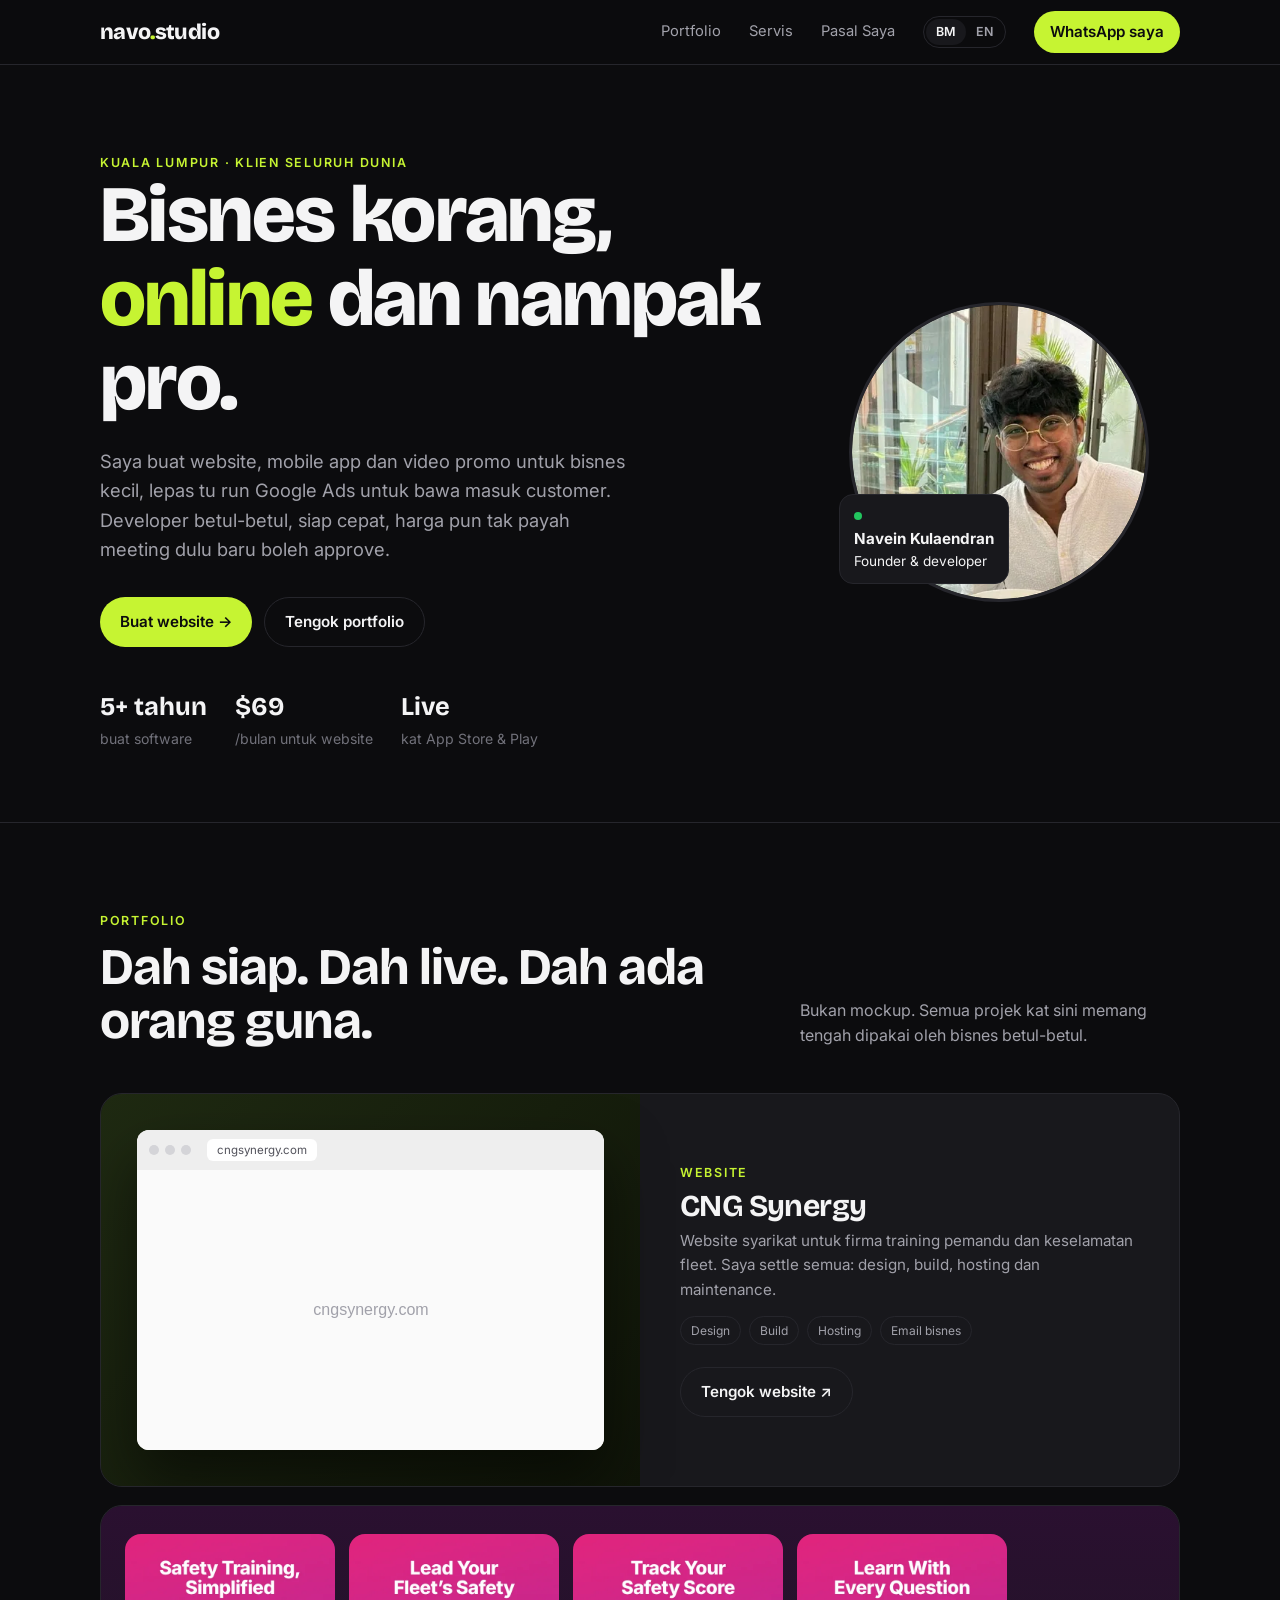
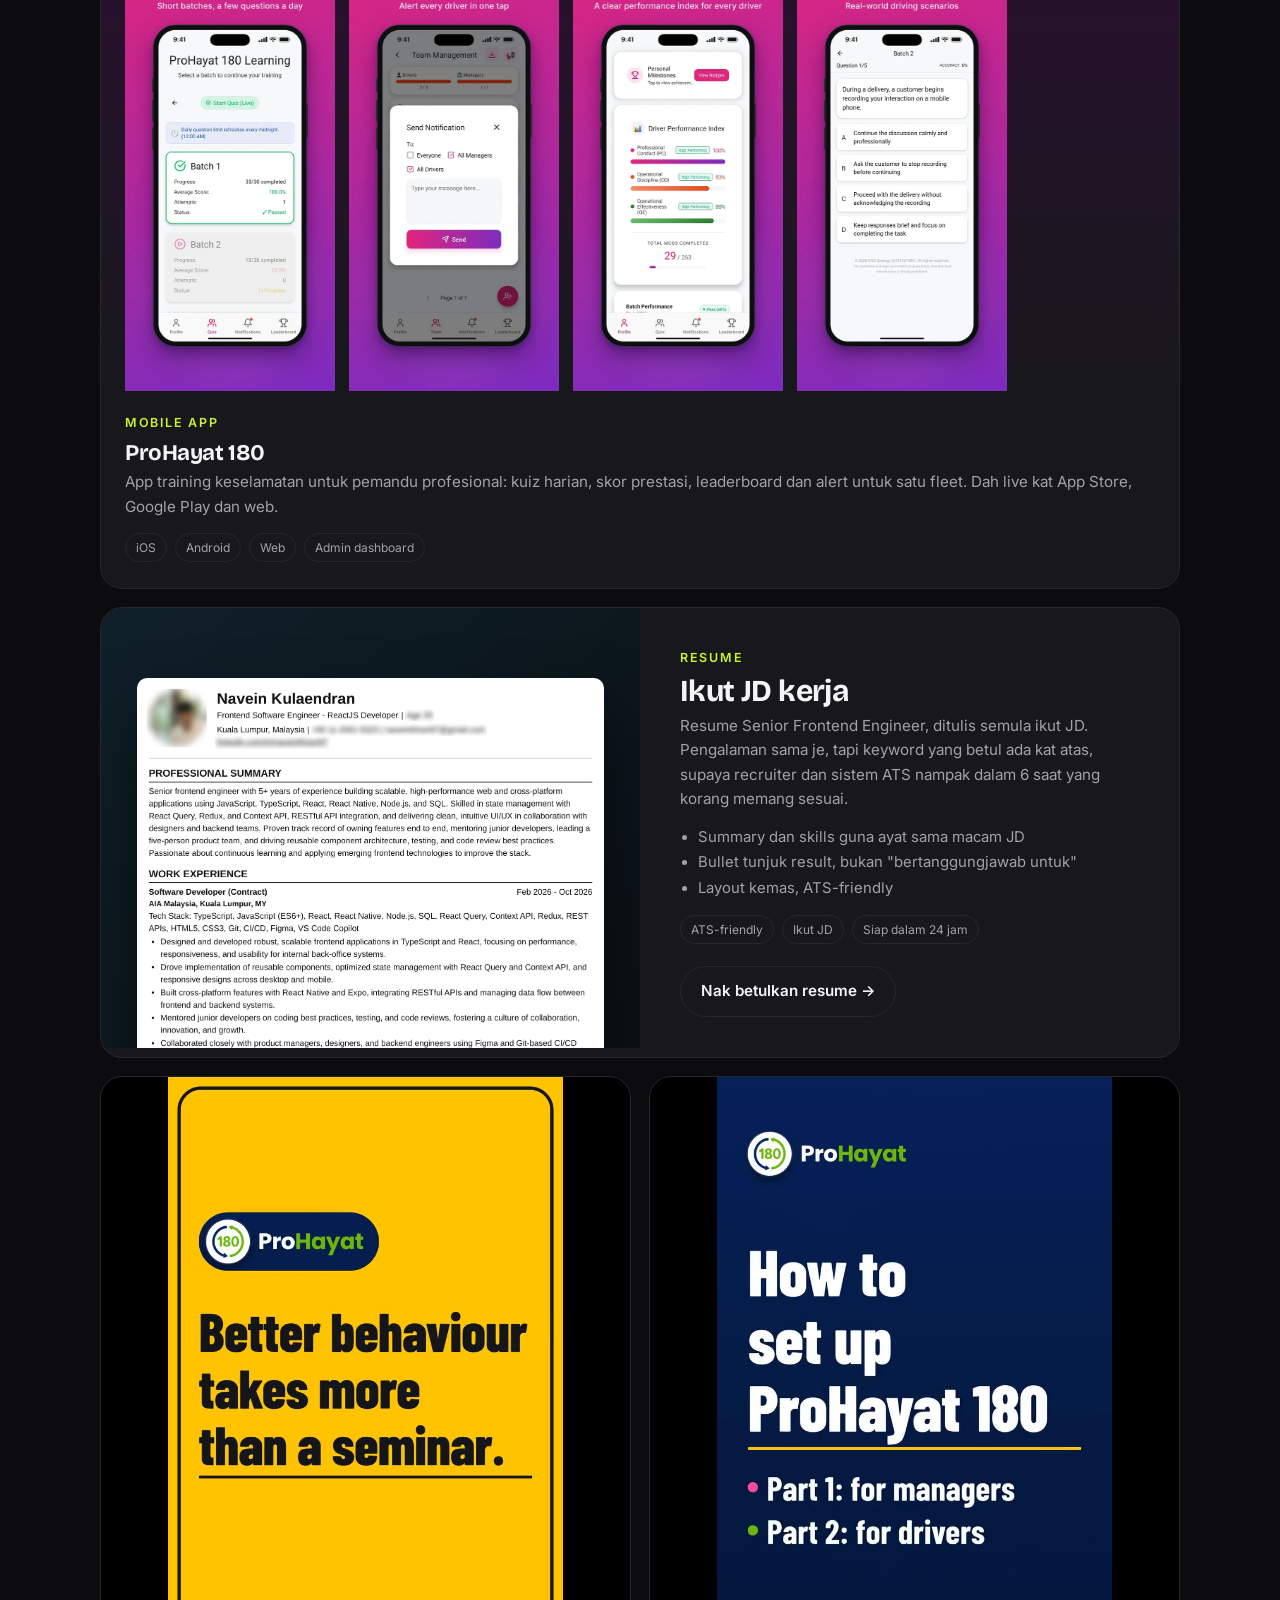
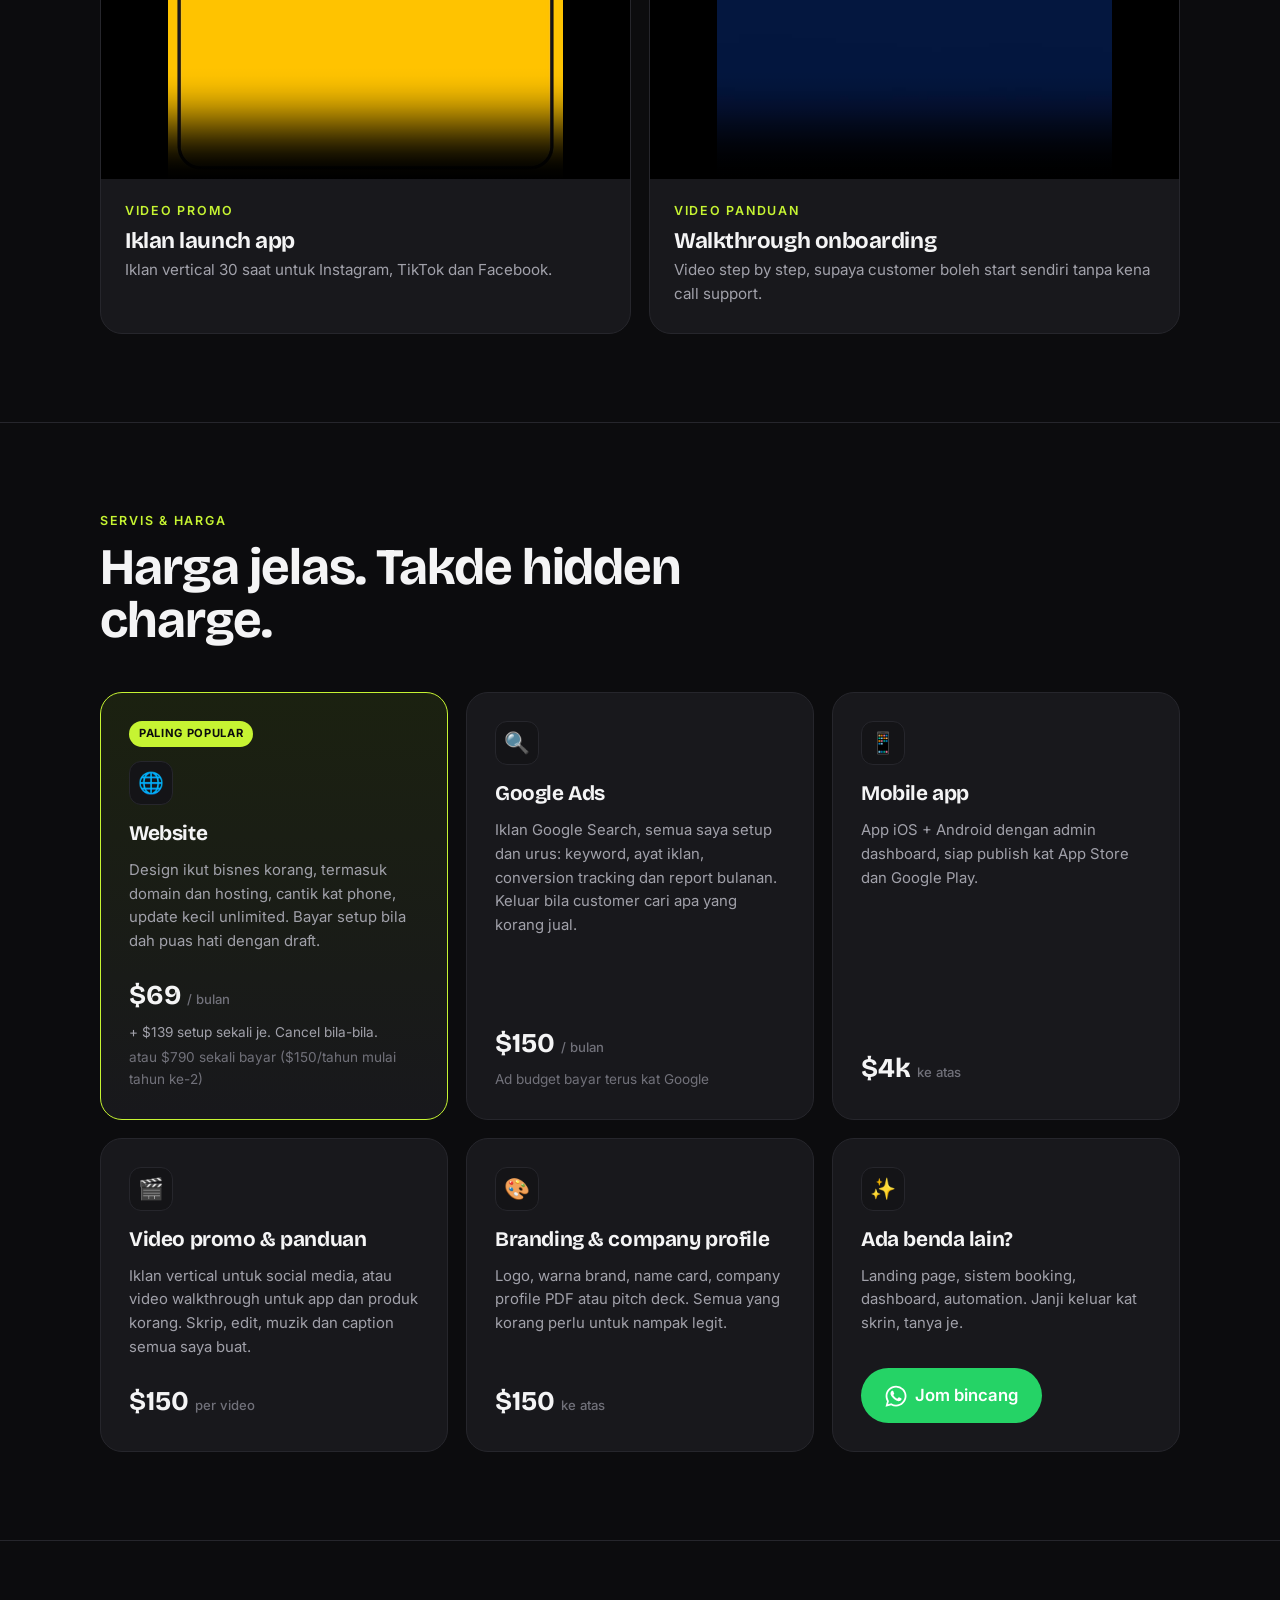
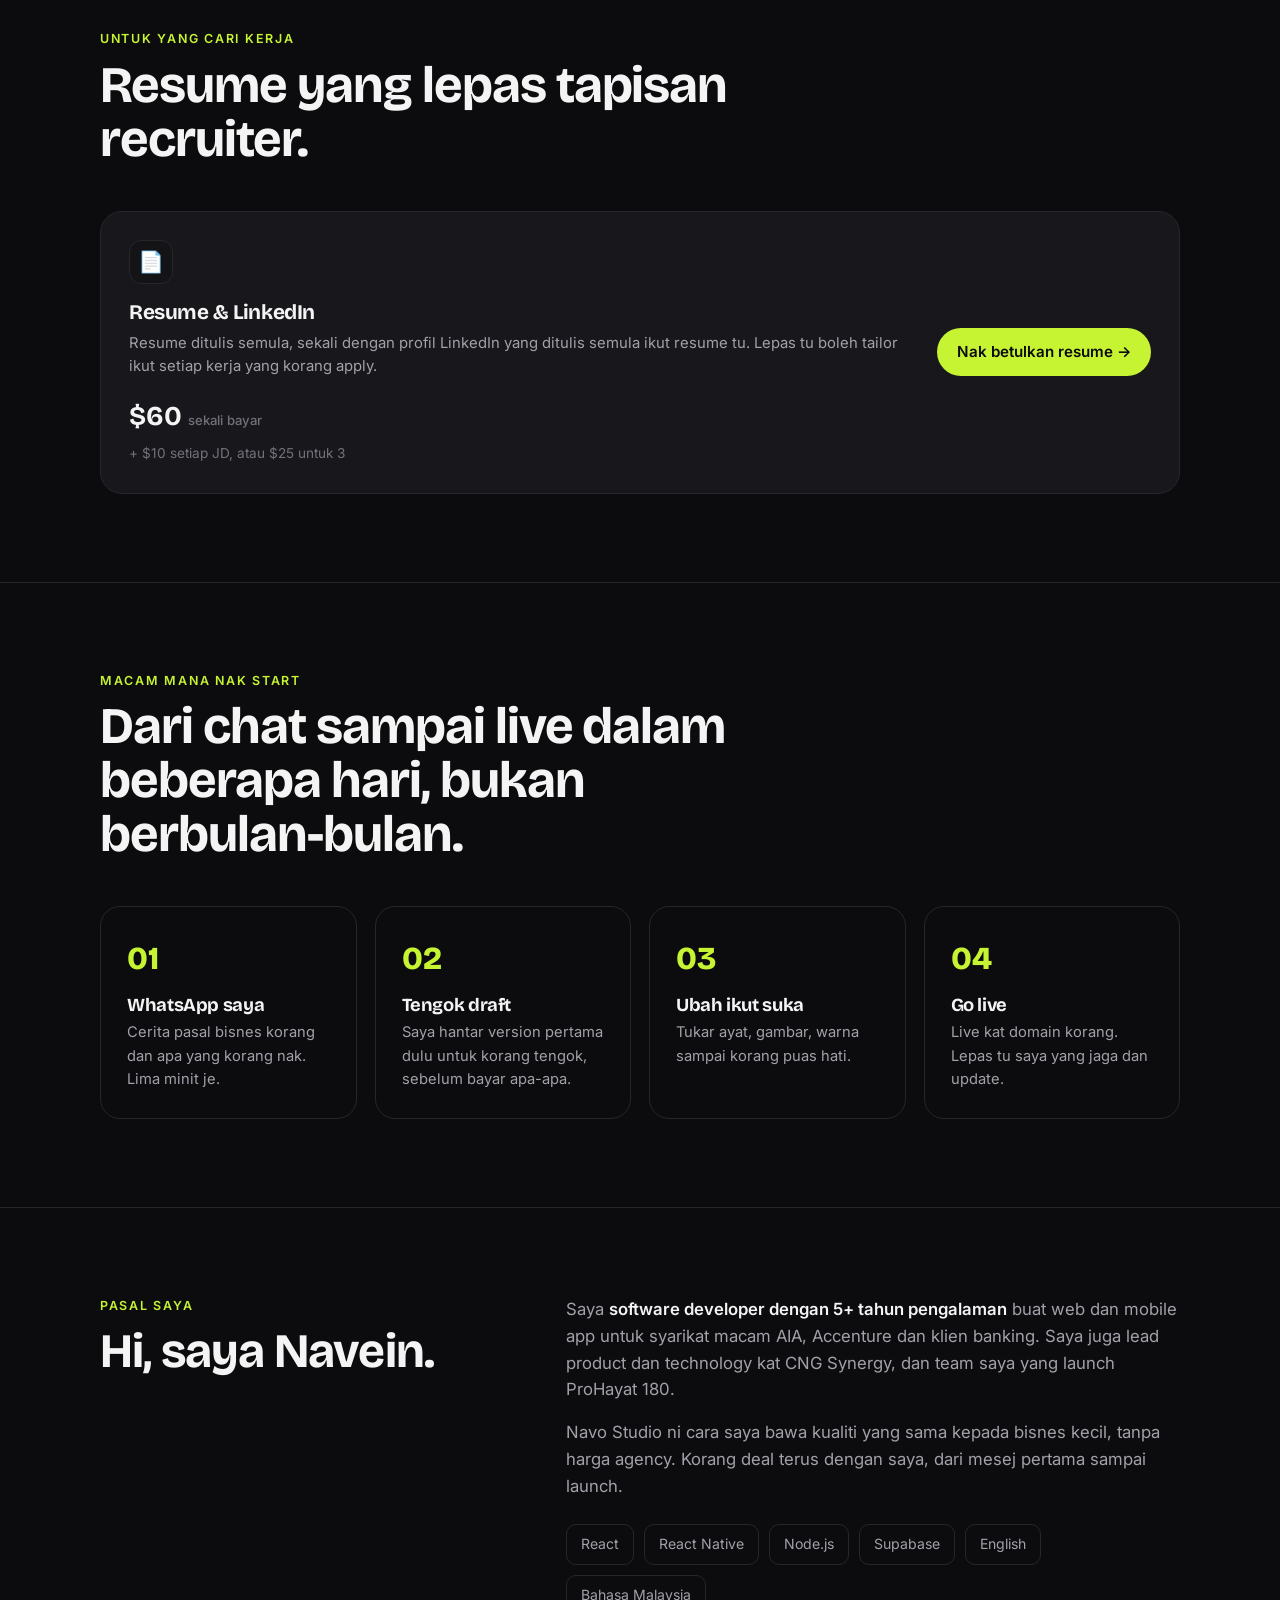
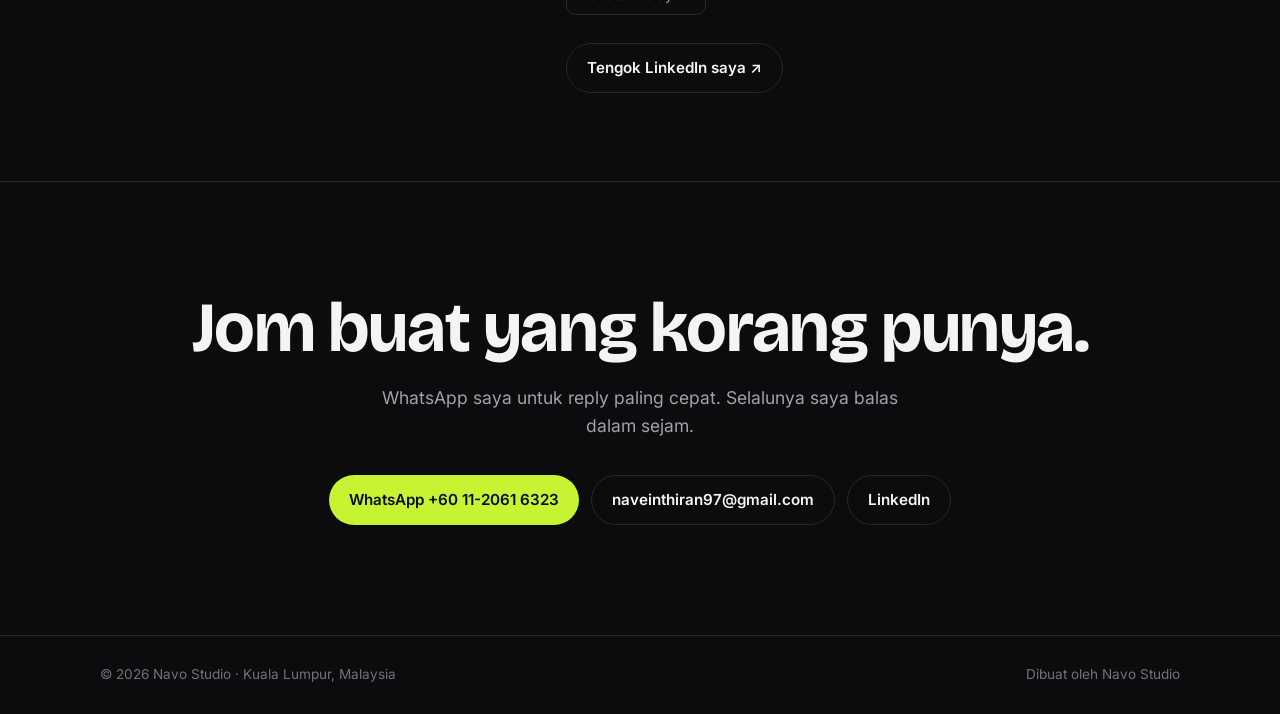
==== commit be56d66f: "Trim services to five and add website setup fee Merge video and branding cards, drop social media pa" ====
--- a/index.html
+++ b/index.html
@@ -4,7 +4,7 @@
 <meta charset="utf-8">
 <meta name="viewport" content="width=device-width,initial-scale=1">
 <title>Navo Studio — Website, App & Video Promo</title>
-<meta name="description" content="Navo Studio buat website, mobile app, video promo, branding dan content social media, dan run Google Ads untuk bisnes yang tengah berkembang. Website dari RM149 sebulan. Based kat KL, klien dari mana-mana.">
+<meta name="description" content="Navo Studio buat website, mobile app, video promo dan branding, dan run Google Ads untuk bisnes yang tengah berkembang. Website dari RM149 sebulan. Based kat KL, klien dari mana-mana.">
 <meta property="og:title" content="Navo Studio — Website, App & Video Promo">
 <meta property="og:description" content="Website dari RM149 sebulan. Resume ikut JD setiap kerja yang korang apply, mobile app dan video promo. Based kat KL, klien dari mana-mana.">
 <link rel="canonical" href="https://navo-studio.vercel.app/">
@@ -120,9 +120,10 @@
     <div class="card hot">
       <span class="badge">Paling popular</span>
       <div class="ic">🌐</div><h3>Website</h3>
-      <p>Design ikut bisnes korang, termasuk domain dan hosting, cantik kat phone, update kecil unlimited. Takde bayaran upfront, minimum 6 bulan.</p>
+      <p>Design ikut bisnes korang, termasuk domain dan hosting, cantik kat phone, update kecil unlimited. Bayar setup bila dah puas hati dengan draft.</p>
       <div class="price" data-myr="RM149" data-usd="$69">RM149 <small>/ bulan</small></div>
-      <div class="alt">atau <span class="price-alt" data-myr="RM1,500" data-usd="$790">RM1,500</span> sekali bayar</div>
+      <div class="alt" style="color:var(--mute)">+ <span class="price-alt" data-myr="RM299" data-usd="$139">RM299</span> setup sekali je. Cancel bila-bila.</div>
+      <div class="alt">atau <span class="price-alt" data-myr="RM1,500" data-usd="$790">RM1,500</span> sekali bayar (<span class="price-alt" data-myr="RM300" data-usd="$150">RM300</span>/tahun mulai tahun ke-2)</div>
     </div>
     <div class="card">
       <div class="ic">🔍</div><h3>Google Ads</h3>
@@ -136,40 +137,34 @@
       <div class="price" data-myr="RM10k" data-usd="$4k">RM10k <small>ke atas</small></div>
     </div>
     <div class="card">
-      <div class="ic">🎬</div><h3>Video promo</h3>
-      <p>Iklan vertical pendek untuk social media. Skrip, edit, muzik dan caption semua saya buat.</p>
+      <div class="ic">🎬</div><h3>Video promo & panduan</h3>
+      <p>Iklan vertical untuk social media, atau video walkthrough untuk app dan produk korang. Skrip, edit, muzik dan caption semua saya buat.</p>
       <div class="price" data-myr="RM300" data-usd="$150">RM300 <small>per video</small></div>
     </div>
     <div class="card">
-      <div class="ic">🧭</div><h3>Video panduan setup</h3>
-      <p>Video walkthrough untuk app, produk atau sistem korang. Kurang call support, customer pun happy.</p>
-      <div class="price" data-myr="RM300" data-usd="$150">RM300 <small>per video</small></div>
-    </div>
-    <div class="card">
-      <div class="ic">📊</div><h3>Company profile & slide</h3>
-      <p>Company profile PDF atau pitch deck yang nampak pro untuk tender, klien dan investor.</p>
-      <div class="price" data-myr="RM300" data-usd="$200">RM300 <small>ke atas</small></div>
-    </div>
-    <div class="card">
-      <div class="ic">🎨</div><h3>Logo & branding</h3>
-      <p>Logo, warna brand, font dan design name card. Semua yang korang perlu untuk nampak legit.</p>
+      <div class="ic">🎨</div><h3>Branding & company profile</h3>
+      <p>Logo, warna brand, name card, company profile PDF atau pitch deck. Semua yang korang perlu untuk nampak legit.</p>
       <div class="price" data-myr="RM250" data-usd="$150">RM250 <small>ke atas</small></div>
     </div>
     <div class="card">
-      <div class="ic">📲</div><h3>Pakej social media</h3>
-      <p>12 post sebulan, siap design dan caption, terus boleh post kat Instagram dan Facebook.</p>
-      <div class="price" data-myr="RM400" data-usd="$250">RM400 <small>/ bulan</small></div>
-    </div>
-    <div class="card">
-      <div class="ic">📄</div><h3>Resume & LinkedIn</h3>
-      <p>Resume yang lepas tapisan recruiter, sekali dengan profil LinkedIn yang ditulis semula ikut resume tu. Lepas tu boleh tailor ikut setiap kerja yang korang apply.</p>
-      <div class="price" data-myr="RM100" data-usd="$60">RM100 <small>sekali bayar</small></div>
-      <div class="alt">+ <span class="price-alt" data-myr="RM20" data-usd="$10">RM20</span> setiap JD, atau <span class="price-alt" data-myr="RM50" data-usd="$25">RM50</span> untuk 3</div>
-    </div>
+      <div class="ic">✨</div><h3>Ada benda lain?</h3>
+      <p>Landing page, sistem booking, dashboard, automation. Janji keluar kat skrin, tanya je.</p>
+      <a class="btn btn-wa" style="align-self:flex-start" href="https://wa.me/601120616323?text=Hi%20Navein%2C%20saya%20ada%20projek%20nak%20bincang" target="_blank" rel="noopener"><svg width="22" height="22" viewBox="0 0 24 24" fill="currentColor" aria-hidden="true"><path d="M17.47 14.38c-.3-.15-1.76-.87-2.03-.97-.27-.1-.47-.15-.67.15-.2.3-.77.97-.94 1.17-.17.2-.35.22-.65.07-.3-.15-1.26-.46-2.4-1.48-.89-.79-1.49-1.77-1.66-2.07-.17-.3-.02-.46.13-.61.13-.13.3-.35.45-.52.15-.17.2-.3.3-.5.1-.2.05-.37-.02-.52-.08-.15-.67-1.62-.92-2.22-.24-.58-.49-.5-.67-.51h-.57c-.2 0-.52.07-.8.37-.27.3-1.04 1.02-1.04 2.48s1.07 2.88 1.21 3.08c.15.2 2.1 3.2 5.08 4.49.71.31 1.26.49 1.69.63.71.23 1.36.2 1.87.12.57-.09 1.76-.72 2.01-1.41.25-.7.25-1.29.17-1.41-.07-.13-.27-.2-.57-.35zM12.04 21.5h-.01a9.43 9.43 0 0 1-4.8-1.32l-.35-.2-3.57.93.95-3.48-.22-.36a9.4 9.4 0 0 1-1.44-5.02c0-5.2 4.24-9.44 9.45-9.44a9.38 9.38 0 0 1 6.68 2.77 9.38 9.38 0 0 1 2.76 6.68c0 5.21-4.24 9.44-9.45 9.44zm8.04-17.48A11.3 11.3 0 0 0 12.04.7C5.77.7.67 5.8.67 12.07c0 2 .52 3.96 1.52 5.68L.57 23.7l6.08-1.6a11.33 11.33 0 0 0 5.4 1.38h.01c6.27 0 11.37-5.1 11.37-11.37 0-3.04-1.18-5.9-3.33-8.05z"/></svg> Jom bincang</a>
+    </div>
+  </div>
+</div></section>
+
+<section id="resume"><div class="wrap">
+  <div class="head">
+    <div><div class="eyebrow">Untuk yang cari kerja</div><h2>Resume yang lepas tapisan recruiter.</h2></div>
+  </div>
+  <div class="svc">
     <div class="card wide">
-      <div><div class="ic">✨</div><h3>Ada benda lain?</h3>
-      <p>Landing page, sistem booking, dashboard, automation. Janji keluar kat skrin, tanya je.</p></div>
-      <a class="btn btn-wa" href="https://wa.me/601120616323?text=Hi%20Navein%2C%20saya%20ada%20projek%20nak%20bincang" target="_blank" rel="noopener"><svg width="22" height="22" viewBox="0 0 24 24" fill="currentColor" aria-hidden="true"><path d="M17.47 14.38c-.3-.15-1.76-.87-2.03-.97-.27-.1-.47-.15-.67.15-.2.3-.77.97-.94 1.17-.17.2-.35.22-.65.07-.3-.15-1.26-.46-2.4-1.48-.89-.79-1.49-1.77-1.66-2.07-.17-.3-.02-.46.13-.61.13-.13.3-.35.45-.52.15-.17.2-.3.3-.5.1-.2.05-.37-.02-.52-.08-.15-.67-1.62-.92-2.22-.24-.58-.49-.5-.67-.51h-.57c-.2 0-.52.07-.8.37-.27.3-1.04 1.02-1.04 2.48s1.07 2.88 1.21 3.08c.15.2 2.1 3.2 5.08 4.49.71.31 1.26.49 1.69.63.71.23 1.36.2 1.87.12.57-.09 1.76-.72 2.01-1.41.25-.7.25-1.29.17-1.41-.07-.13-.27-.2-.57-.35zM12.04 21.5h-.01a9.43 9.43 0 0 1-4.8-1.32l-.35-.2-3.57.93.95-3.48-.22-.36a9.4 9.4 0 0 1-1.44-5.02c0-5.2 4.24-9.44 9.45-9.44a9.38 9.38 0 0 1 6.68 2.77 9.38 9.38 0 0 1 2.76 6.68c0 5.21-4.24 9.44-9.45 9.44zm8.04-17.48A11.3 11.3 0 0 0 12.04.7C5.77.7.67 5.8.67 12.07c0 2 .52 3.96 1.52 5.68L.57 23.7l6.08-1.6a11.33 11.33 0 0 0 5.4 1.38h.01c6.27 0 11.37-5.1 11.37-11.37 0-3.04-1.18-5.9-3.33-8.05z"/></svg> Jom bincang</a>
+      <div><div class="ic">📄</div><h3>Resume & LinkedIn</h3>
+      <p>Resume ditulis semula, sekali dengan profil LinkedIn yang ditulis semula ikut resume tu. Lepas tu boleh tailor ikut setiap kerja yang korang apply.</p>
+      <div class="price" style="margin-top:16px" data-myr="RM100" data-usd="$60">RM100 <small>sekali bayar</small></div>
+      <div class="alt">+ <span class="price-alt" data-myr="RM20" data-usd="$10">RM20</span> setiap JD, atau <span class="price-alt" data-myr="RM50" data-usd="$25">RM50</span> untuk 3</div></div>
+      <a href="https://wa.me/601120616323?text=Hi%20Navein%2C%20saya%20nak%20resume%20ikut%20JD%20kerja" target="_blank" rel="noopener" class="btn btn-accent" style="white-space:nowrap;flex-shrink:0">Nak betulkan resume →</a>
     </div>
   </div>
 </div></section>
@@ -178,7 +173,7 @@
   <div class="head"><div><div class="eyebrow">Macam mana nak start</div><h2>Dari chat sampai live dalam beberapa hari, bukan berbulan-bulan.</h2></div></div>
   <div class="steps">
     <div class="step"><h3>WhatsApp saya</h3><p>Cerita pasal bisnes korang dan apa yang korang nak. Lima minit je.</p></div>
-    <div class="step"><h3>Tengok draft</h3><p>Saya hantar version pertama dulu untuk korang tengok, sebelum bayar apa-apa yang besar.</p></div>
+    <div class="step"><h3>Tengok draft</h3><p>Saya hantar version pertama dulu untuk korang tengok, sebelum bayar apa-apa.</p></div>
     <div class="step"><h3>Ubah ikut suka</h3><p>Tukar ayat, gambar, warna sampai korang puas hati.</p></div>
     <div class="step"><h3>Go live</h3><p>Live kat domain korang. Lepas tu saya yang jaga dan update.</p></div>
   </div>
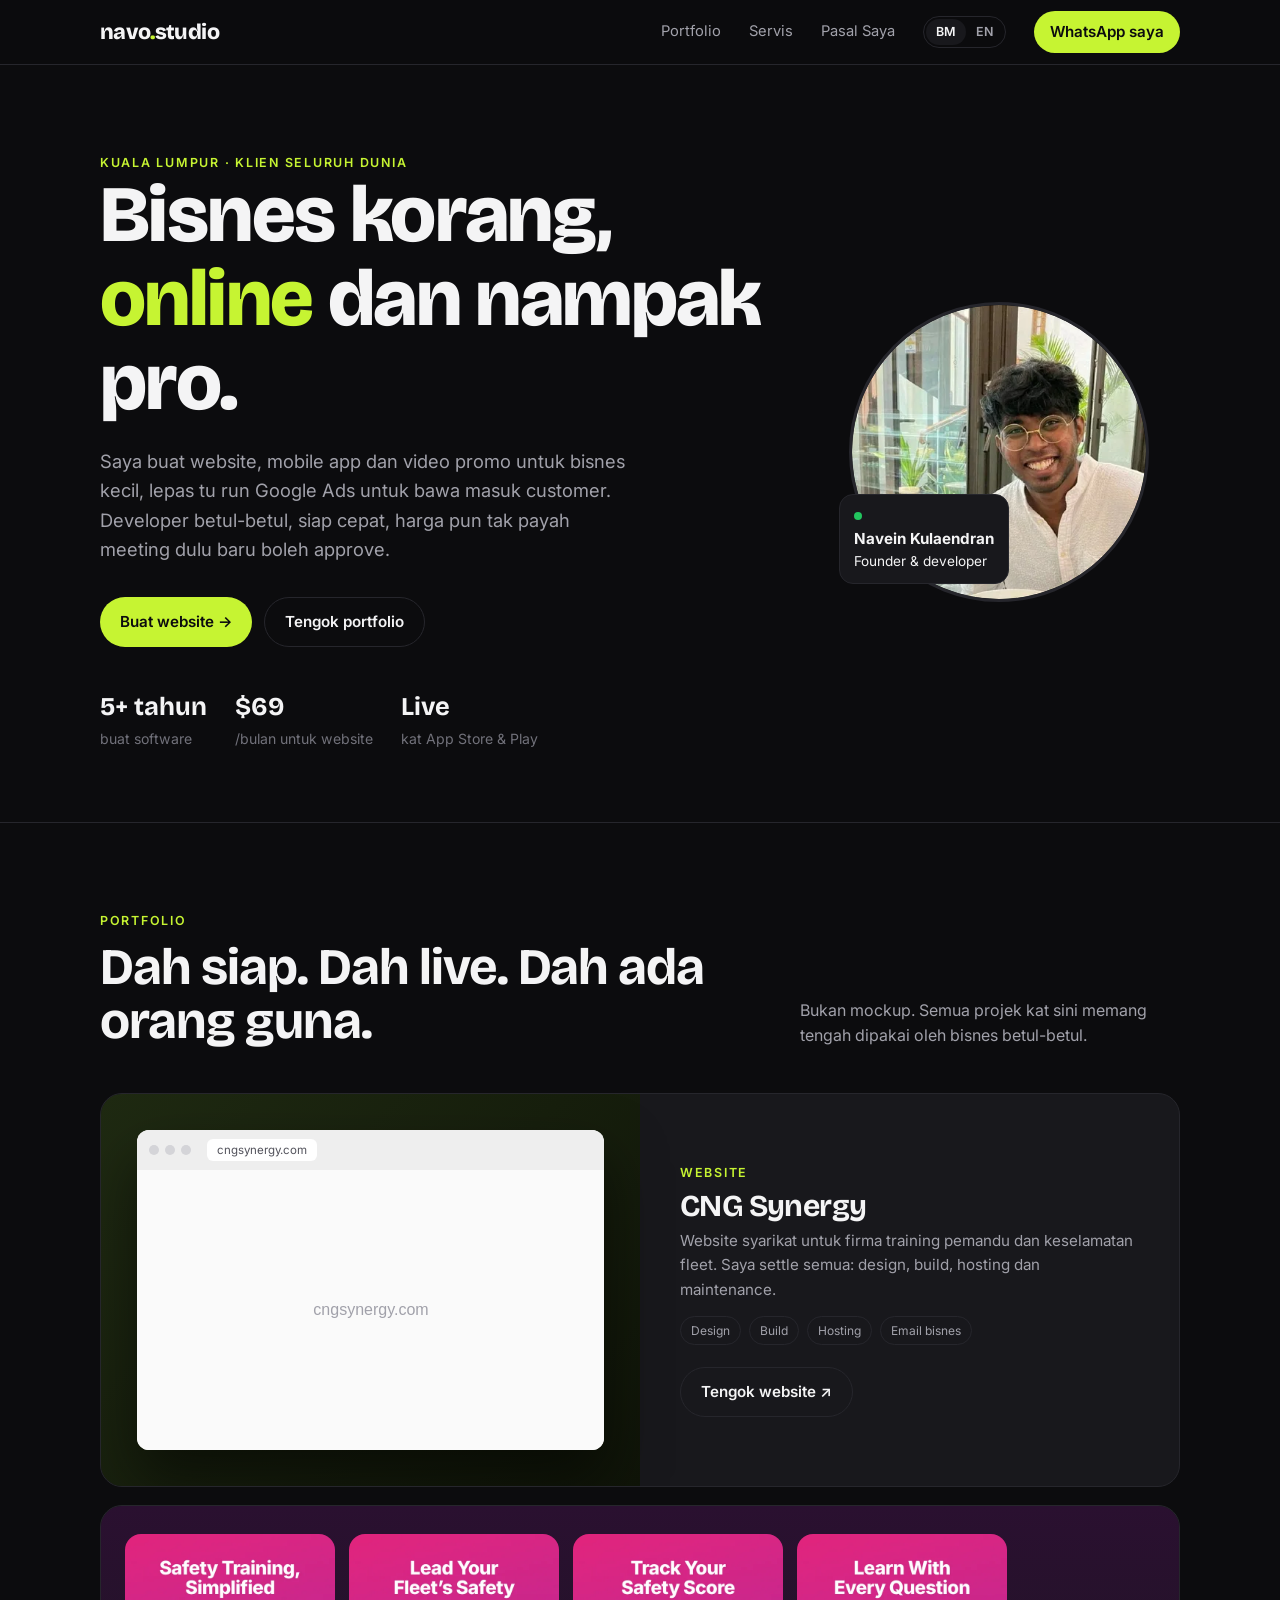
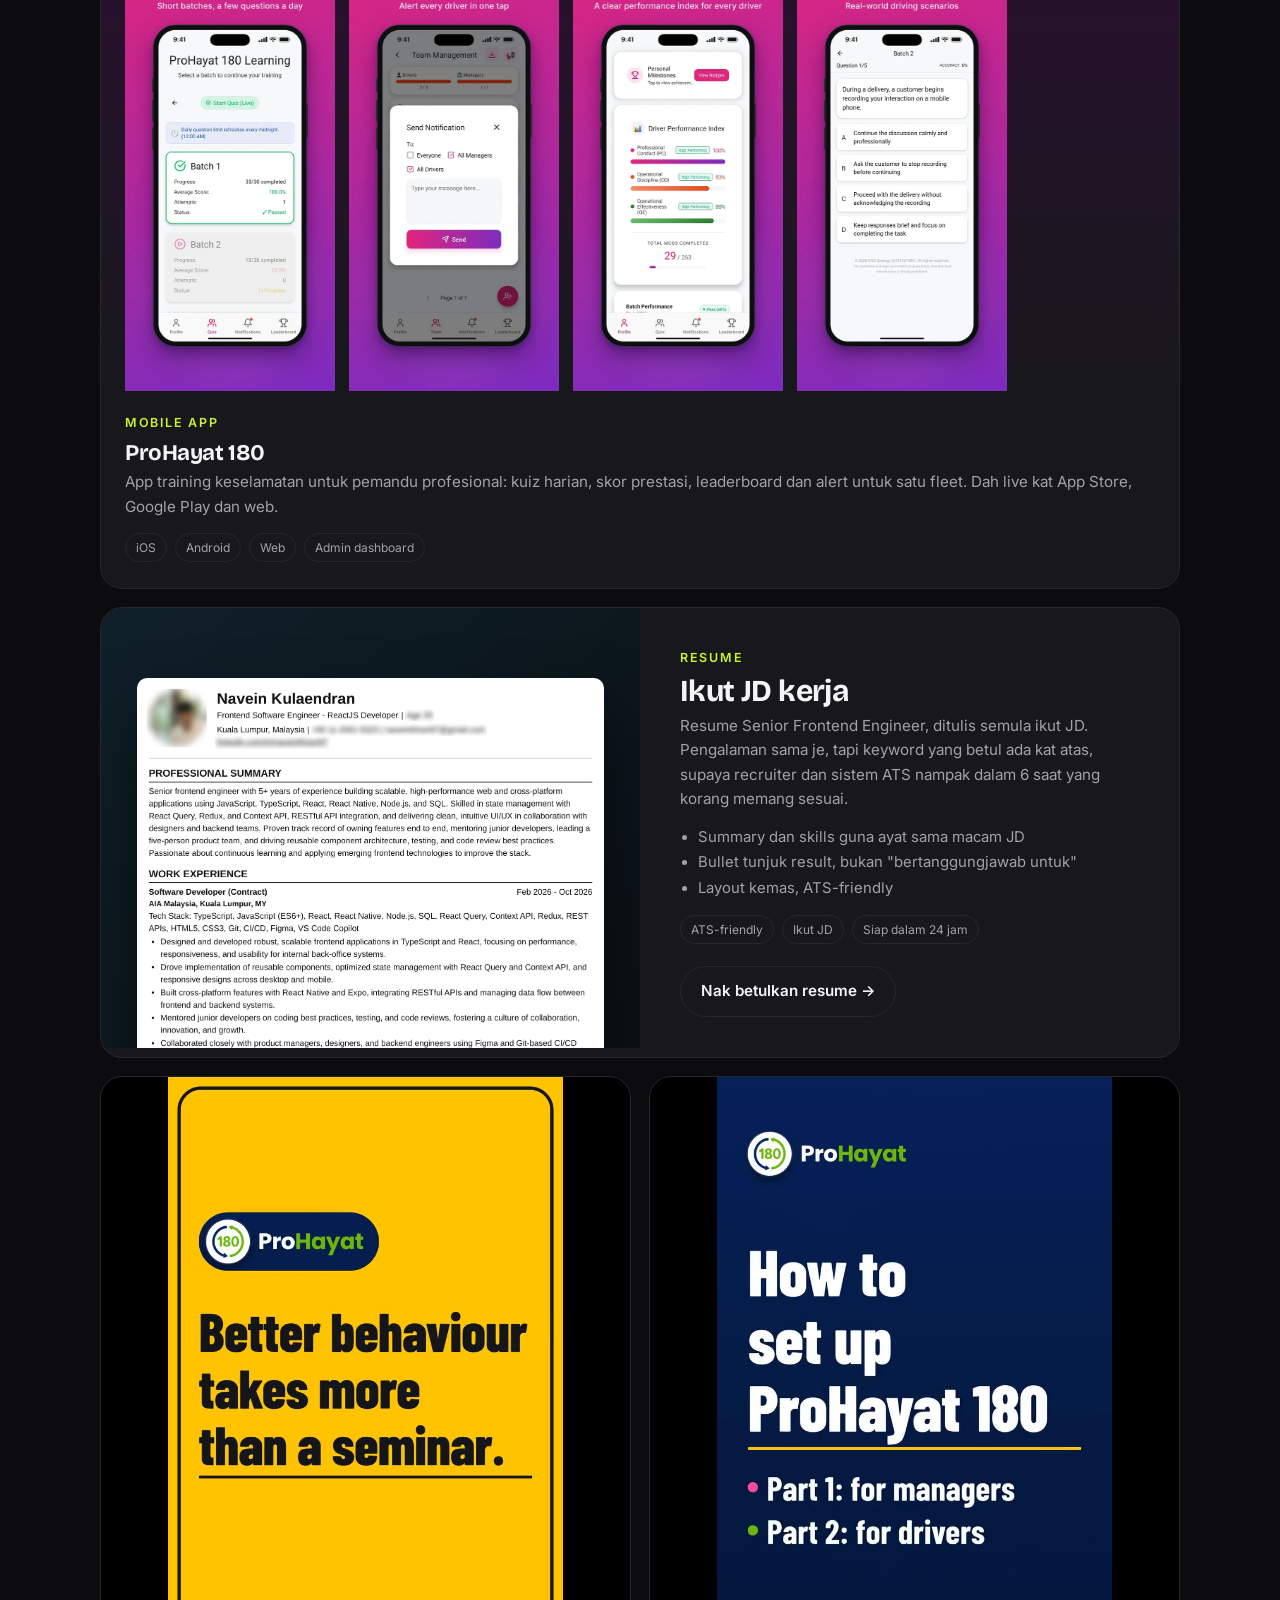
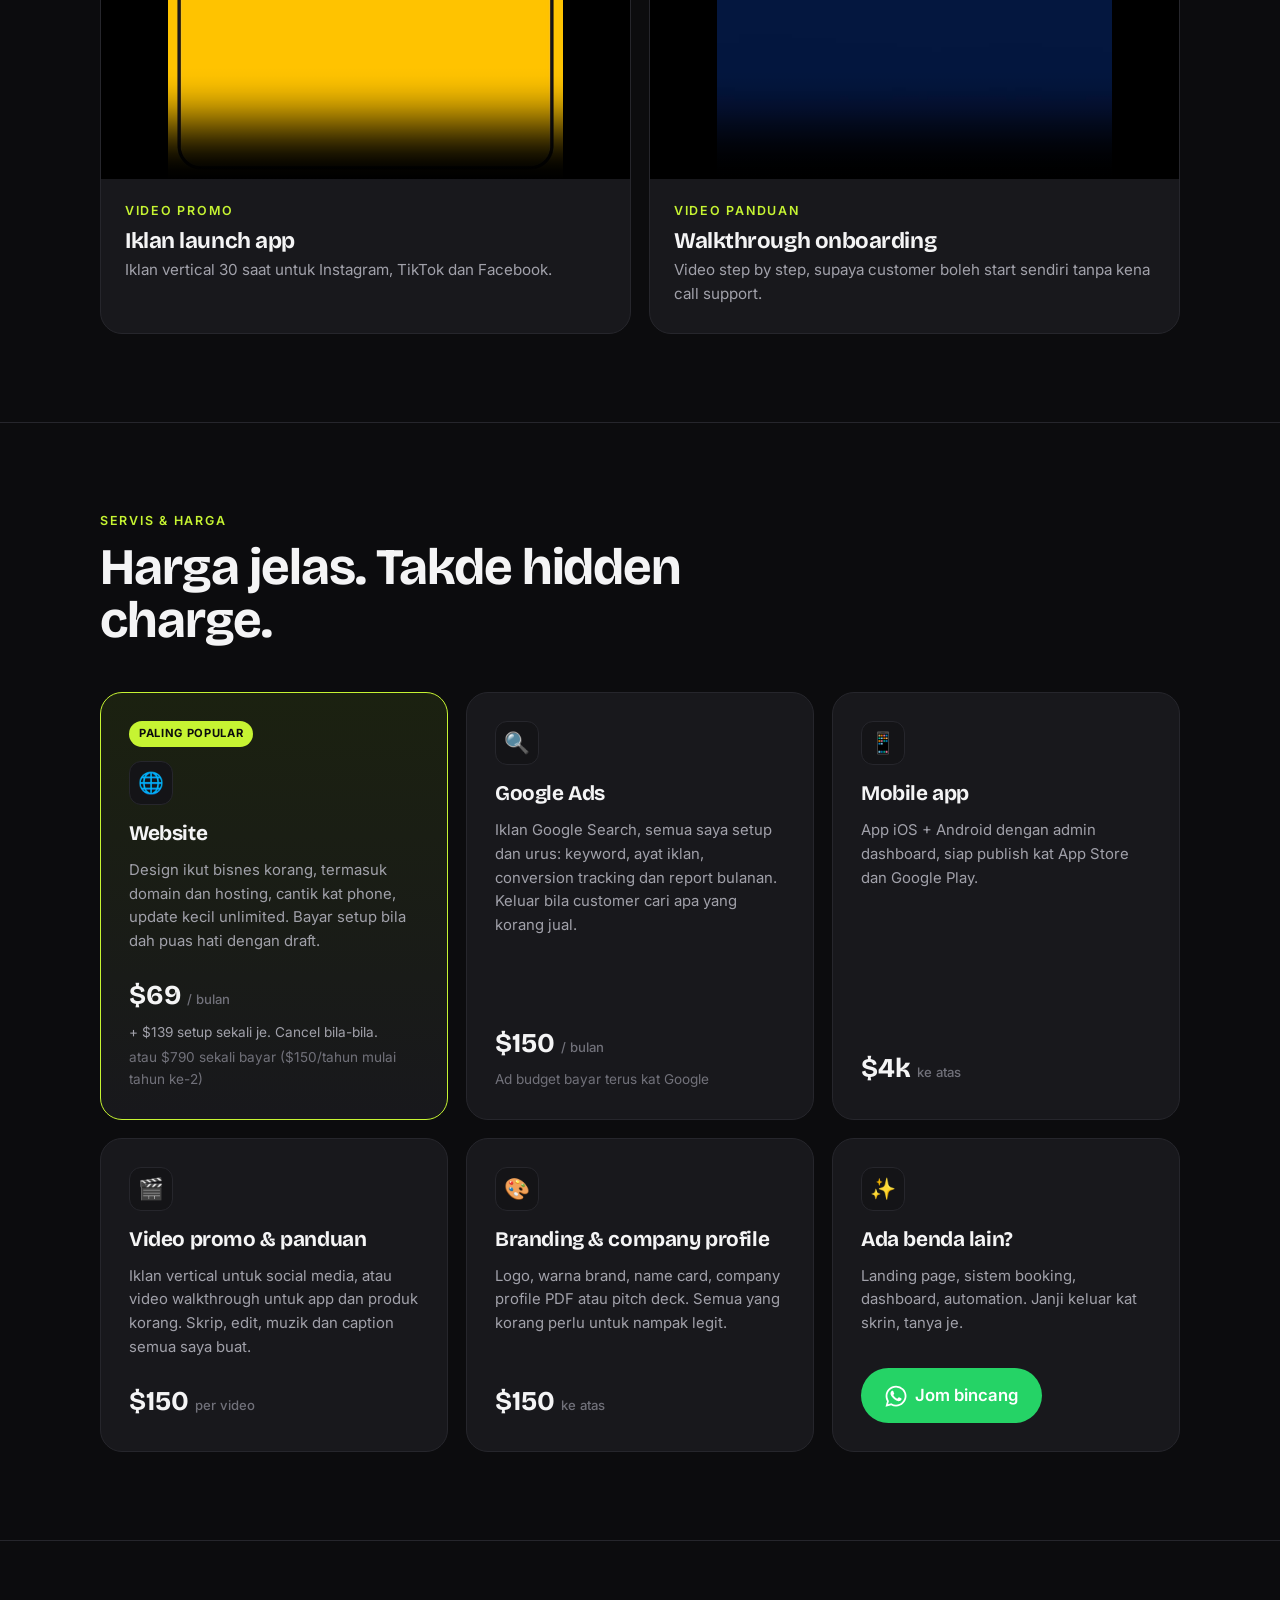
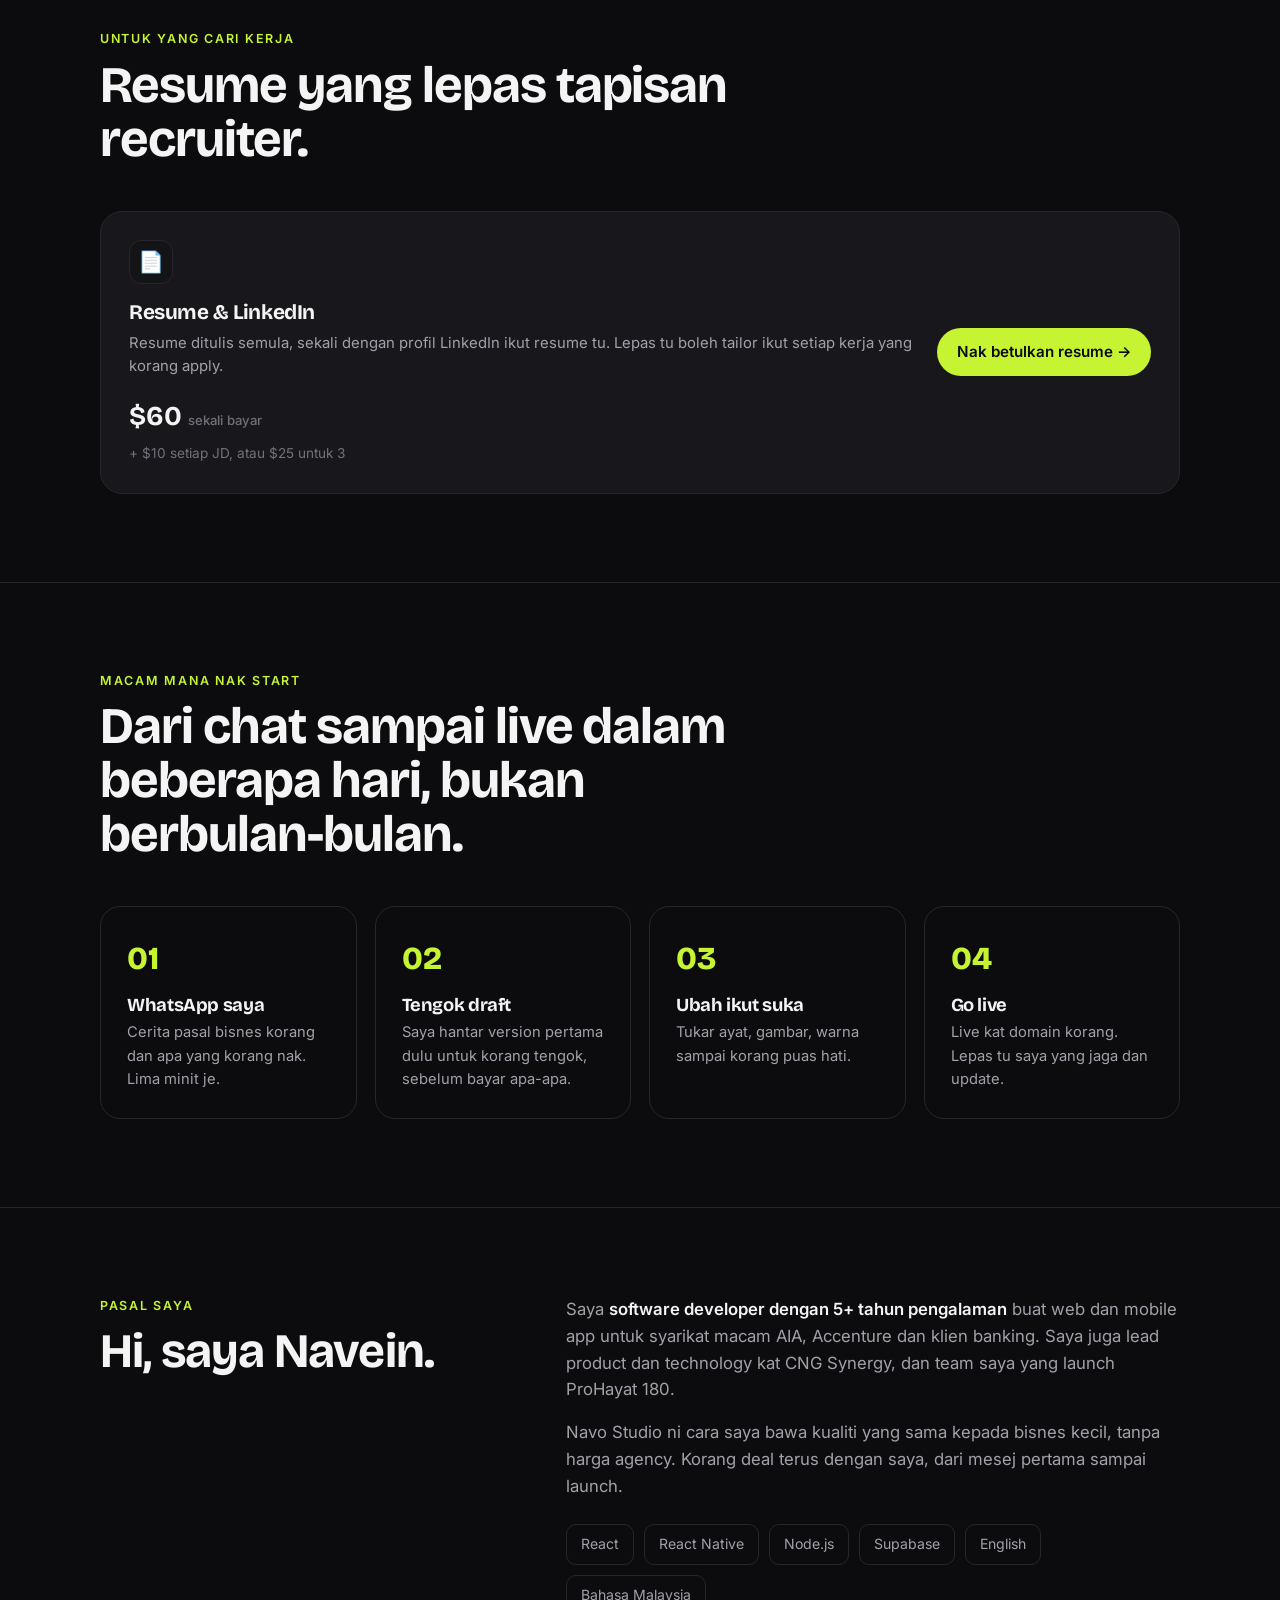
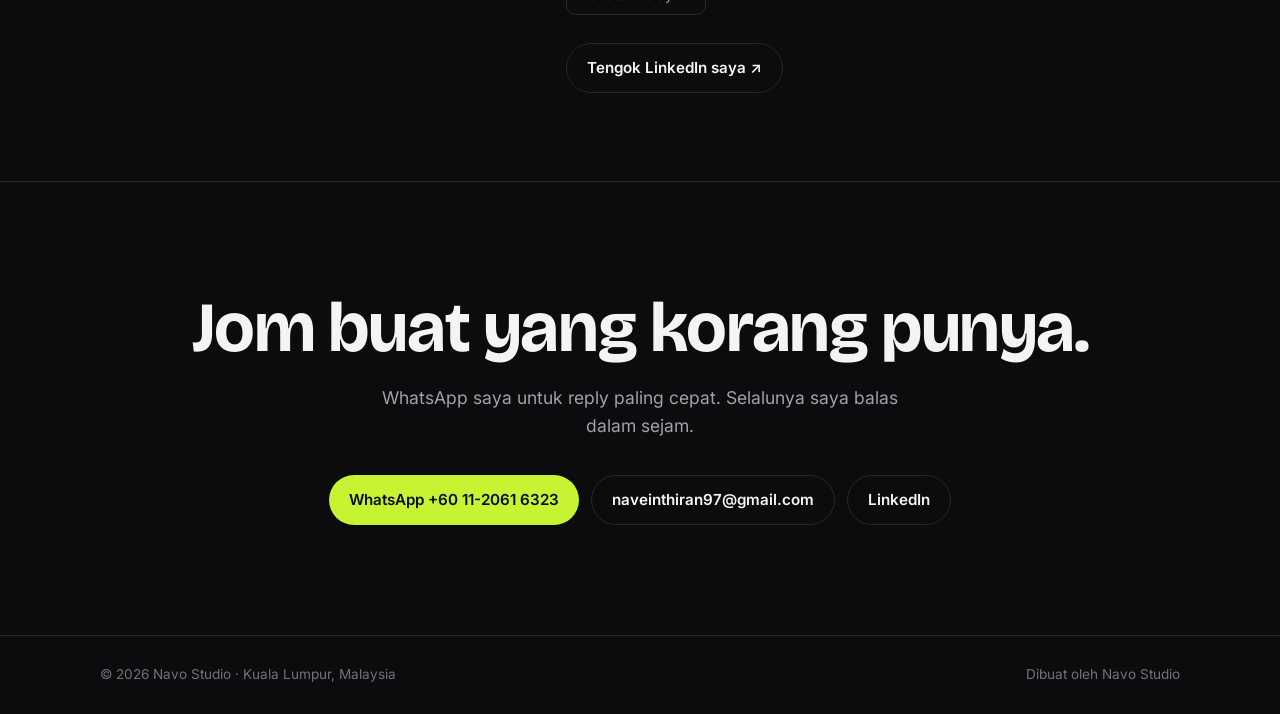
==== commit 2d241685: "Tidy resume card wording Co-Authored-By: Claude Opus 5.5 <noreply@anthropic.com> Claude-Session: htt" ====
--- a/index.html
+++ b/index.html
@@ -161,7 +161,7 @@
   <div class="svc">
     <div class="card wide">
       <div><div class="ic">📄</div><h3>Resume & LinkedIn</h3>
-      <p>Resume ditulis semula, sekali dengan profil LinkedIn yang ditulis semula ikut resume tu. Lepas tu boleh tailor ikut setiap kerja yang korang apply.</p>
+      <p>Resume ditulis semula, sekali dengan profil LinkedIn ikut resume tu. Lepas tu boleh tailor ikut setiap kerja yang korang apply.</p>
       <div class="price" style="margin-top:16px" data-myr="RM100" data-usd="$60">RM100 <small>sekali bayar</small></div>
       <div class="alt">+ <span class="price-alt" data-myr="RM20" data-usd="$10">RM20</span> setiap JD, atau <span class="price-alt" data-myr="RM50" data-usd="$25">RM50</span> untuk 3</div></div>
       <a href="https://wa.me/601120616323?text=Hi%20Navein%2C%20saya%20nak%20resume%20ikut%20JD%20kerja" target="_blank" rel="noopener" class="btn btn-accent" style="white-space:nowrap;flex-shrink:0">Nak betulkan resume →</a>
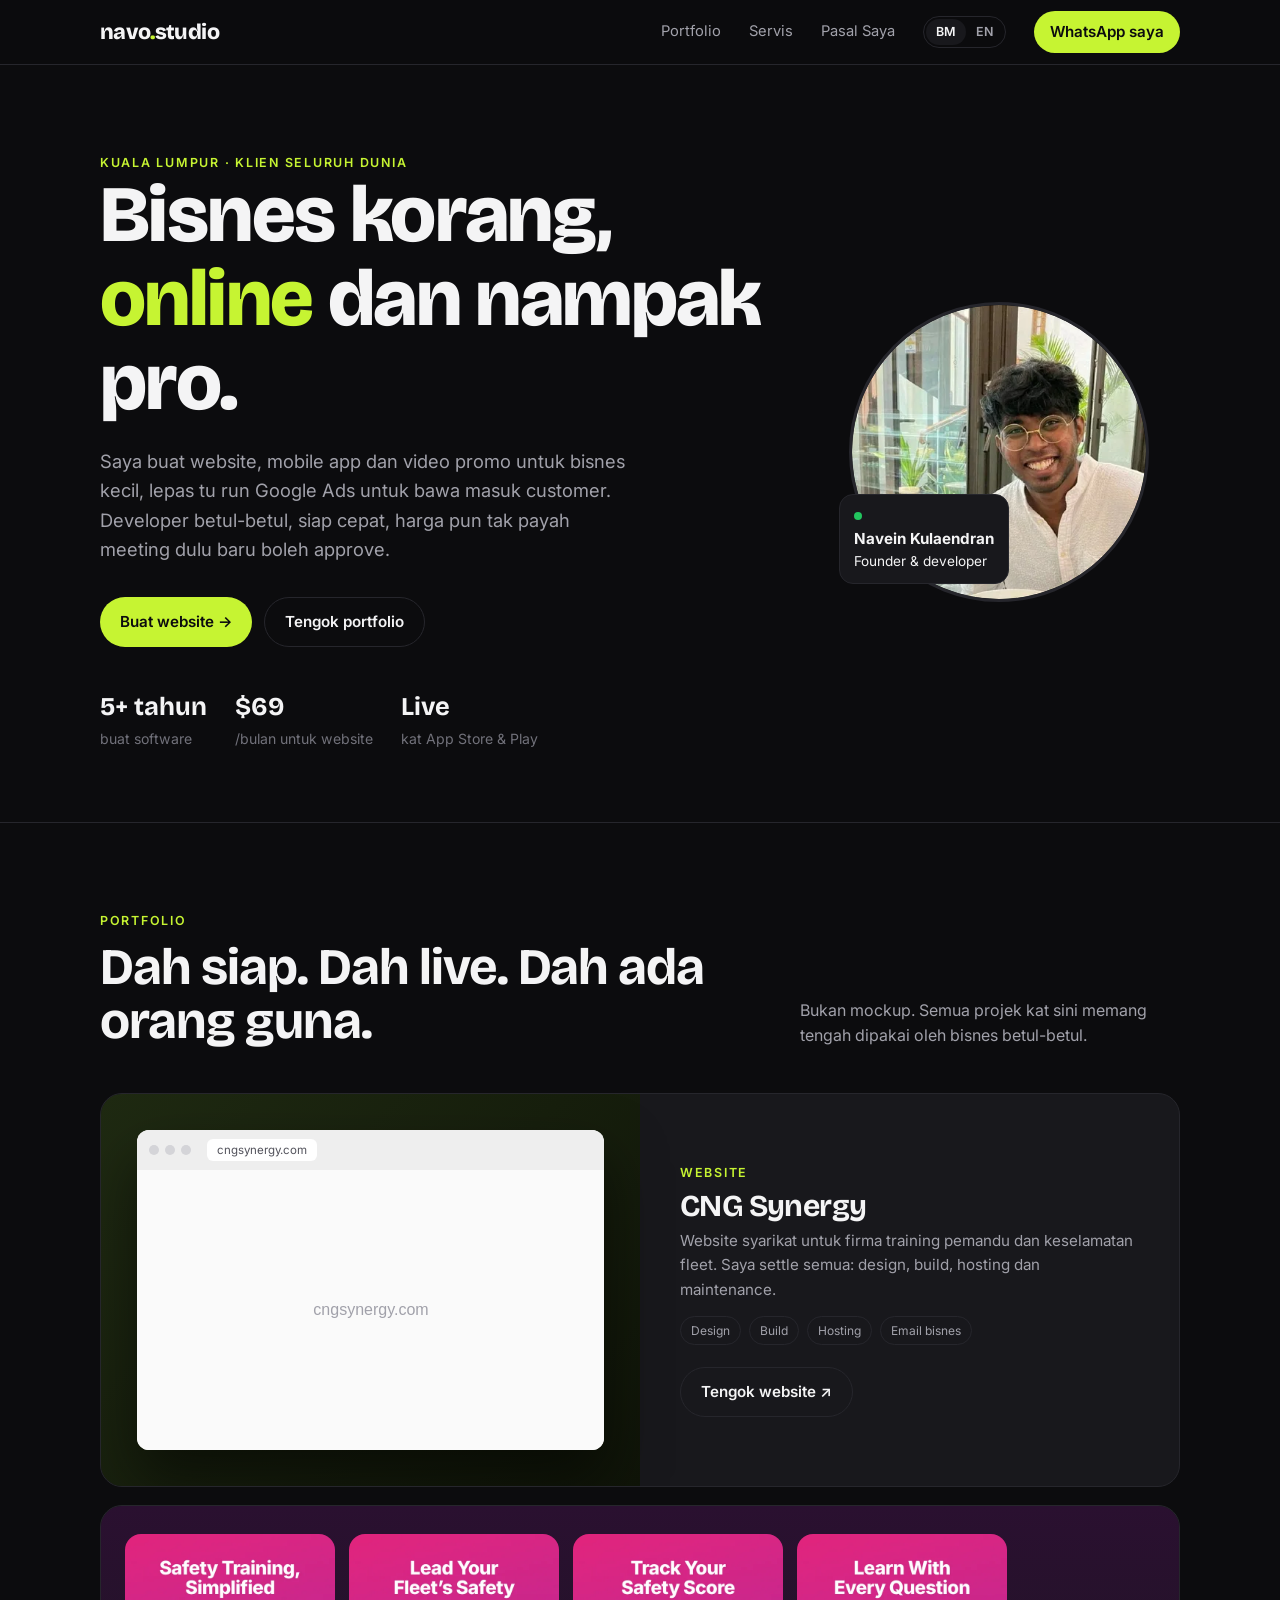
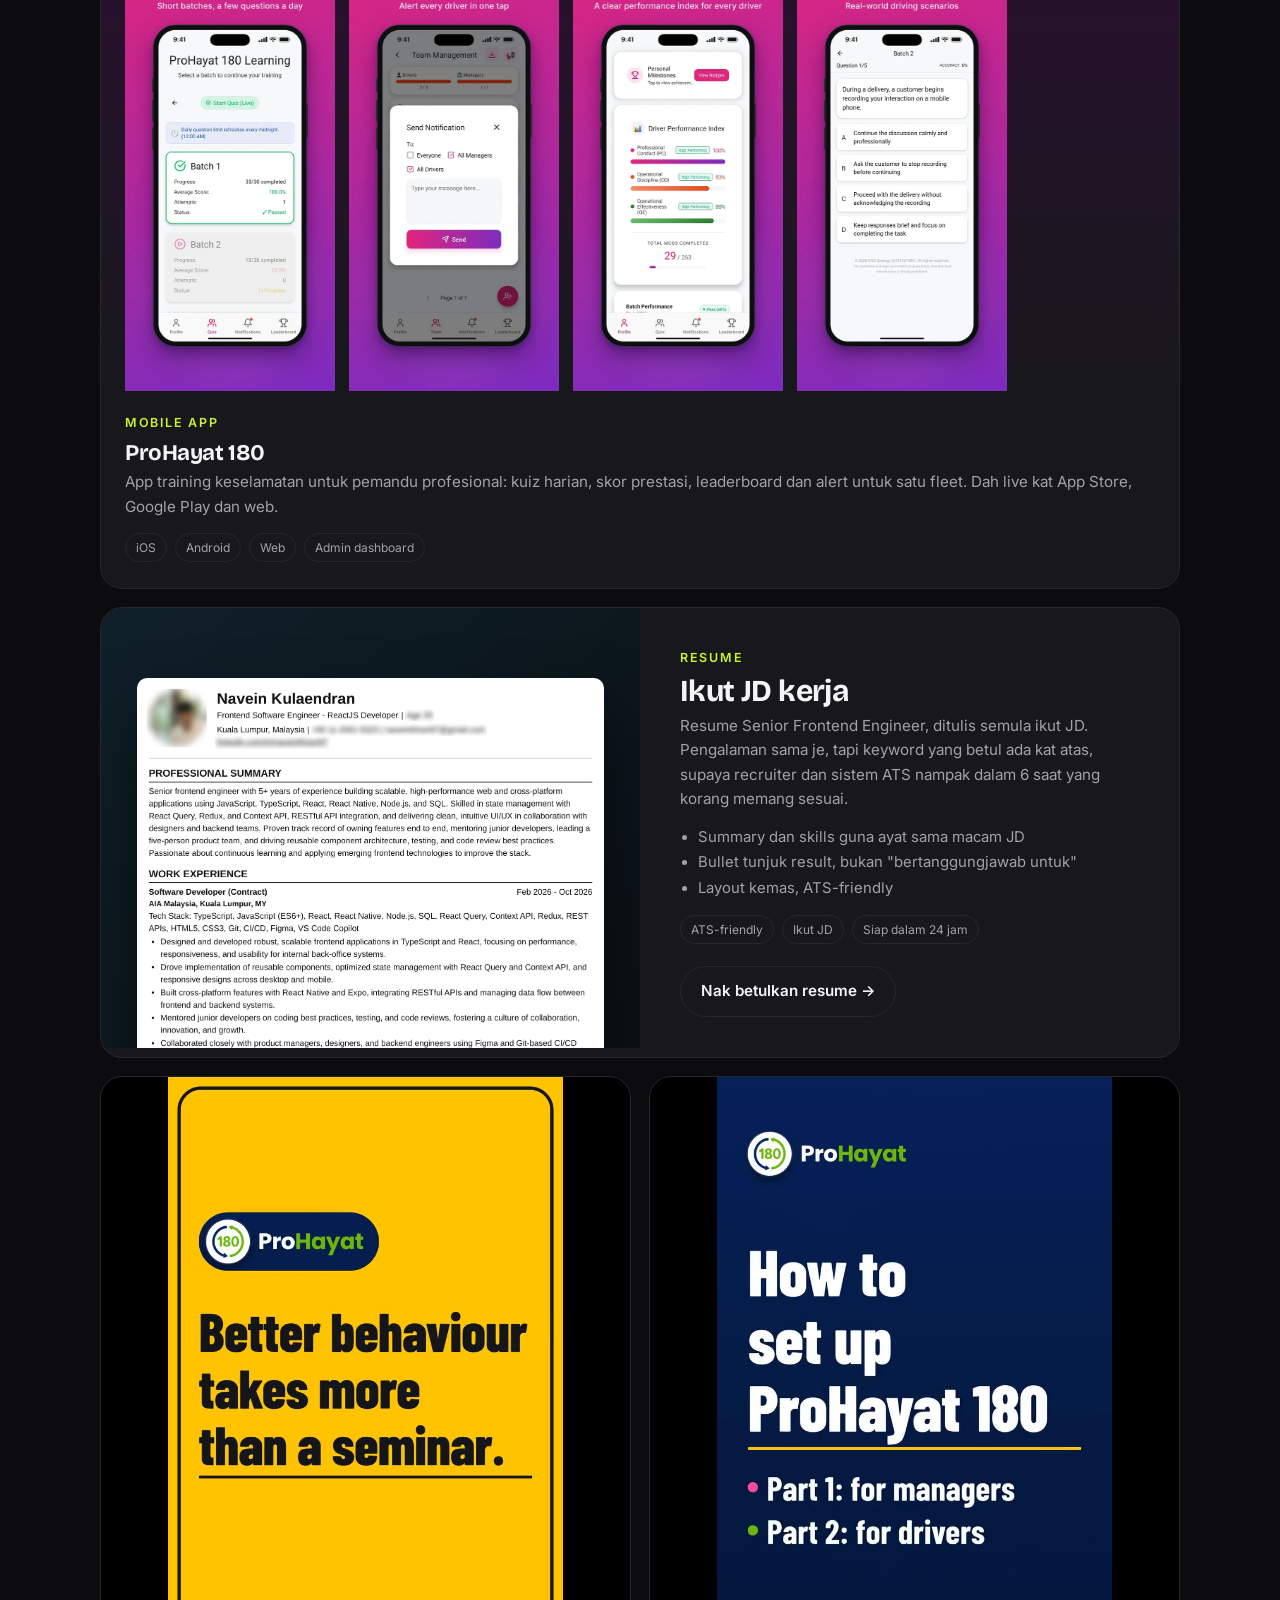
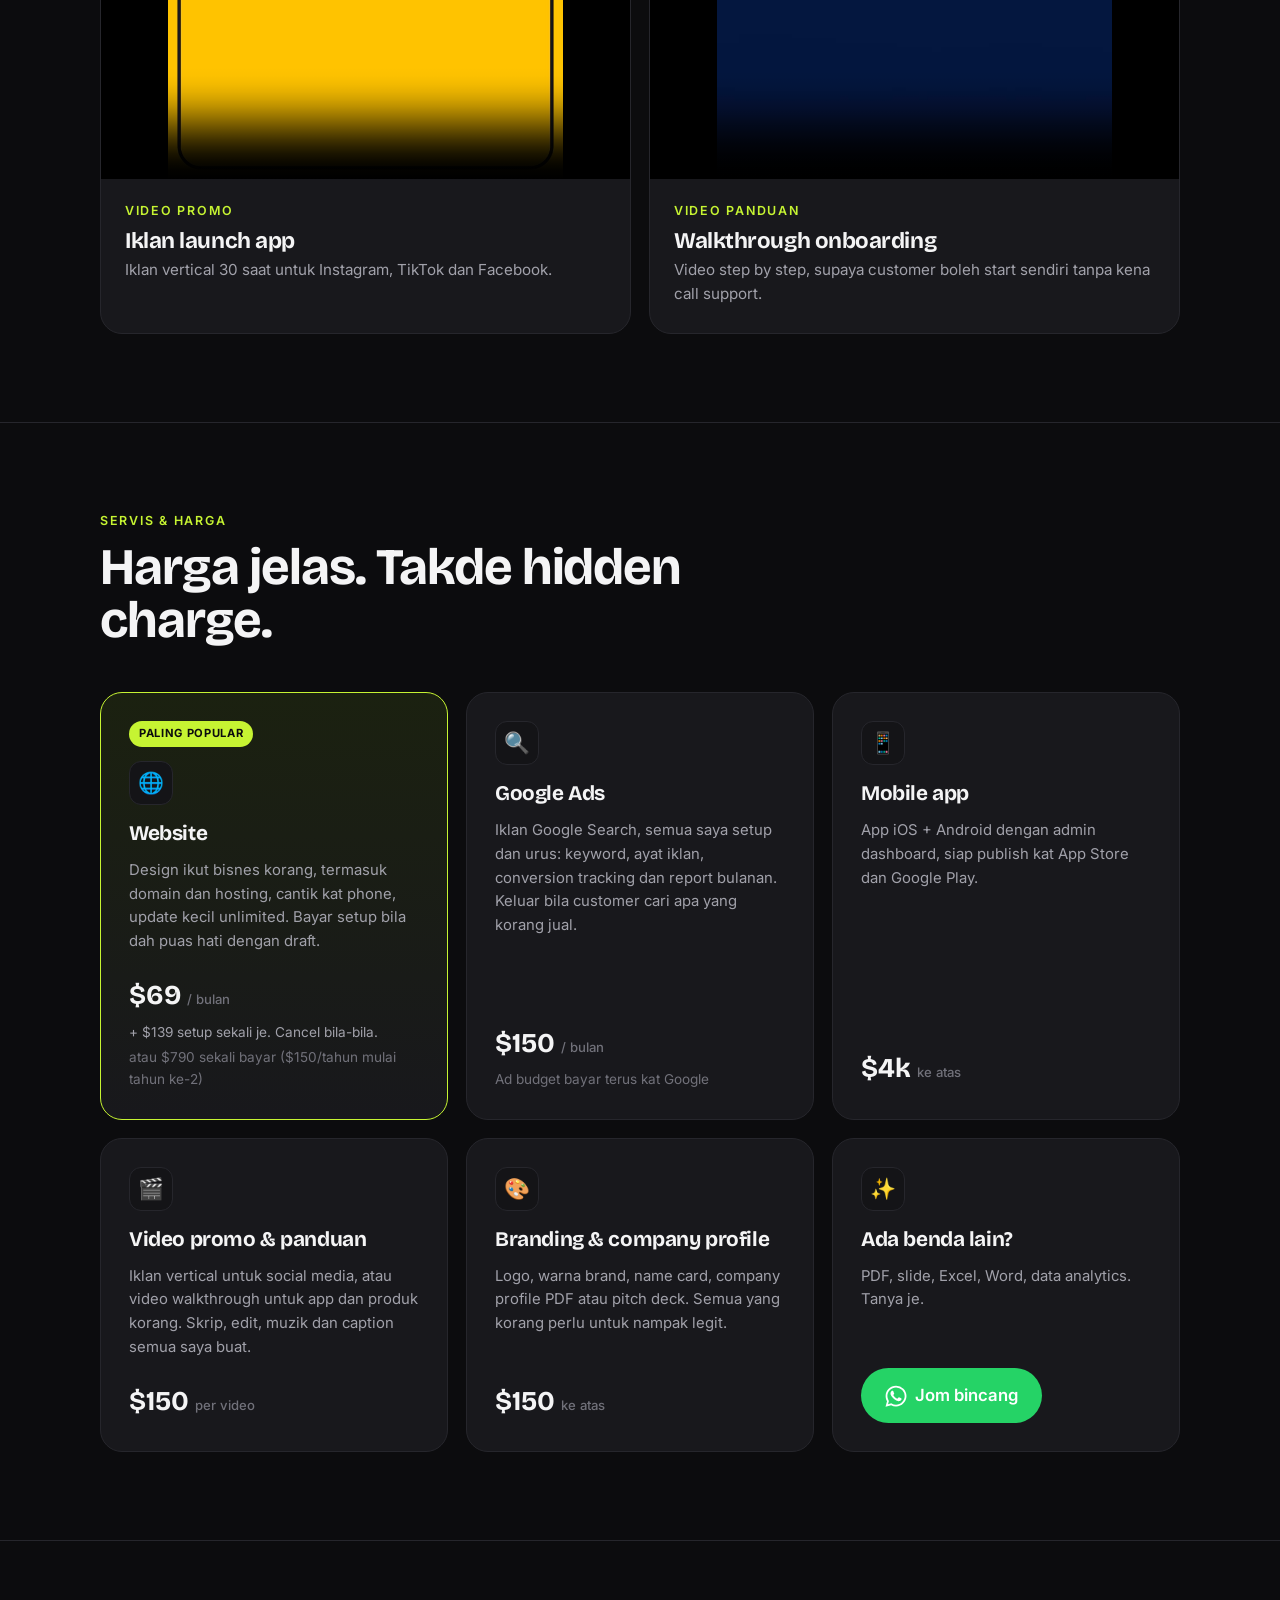
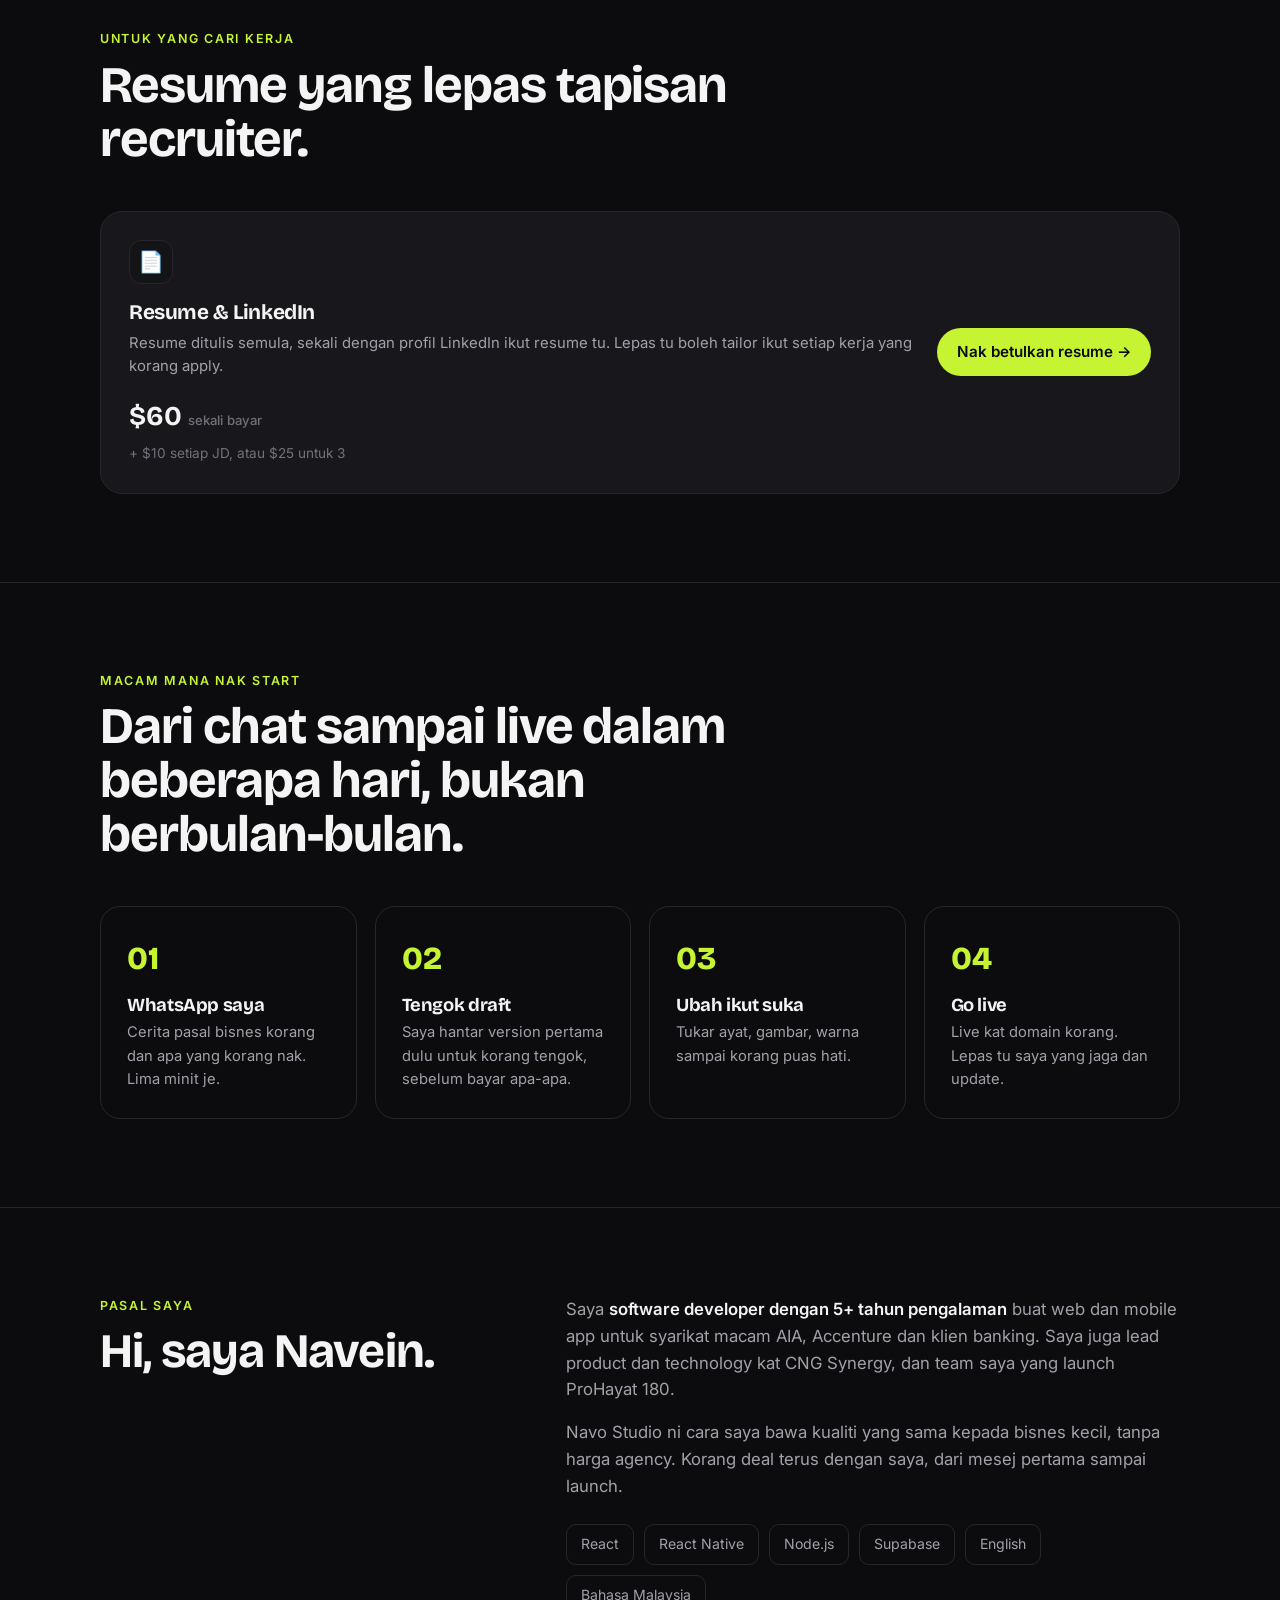
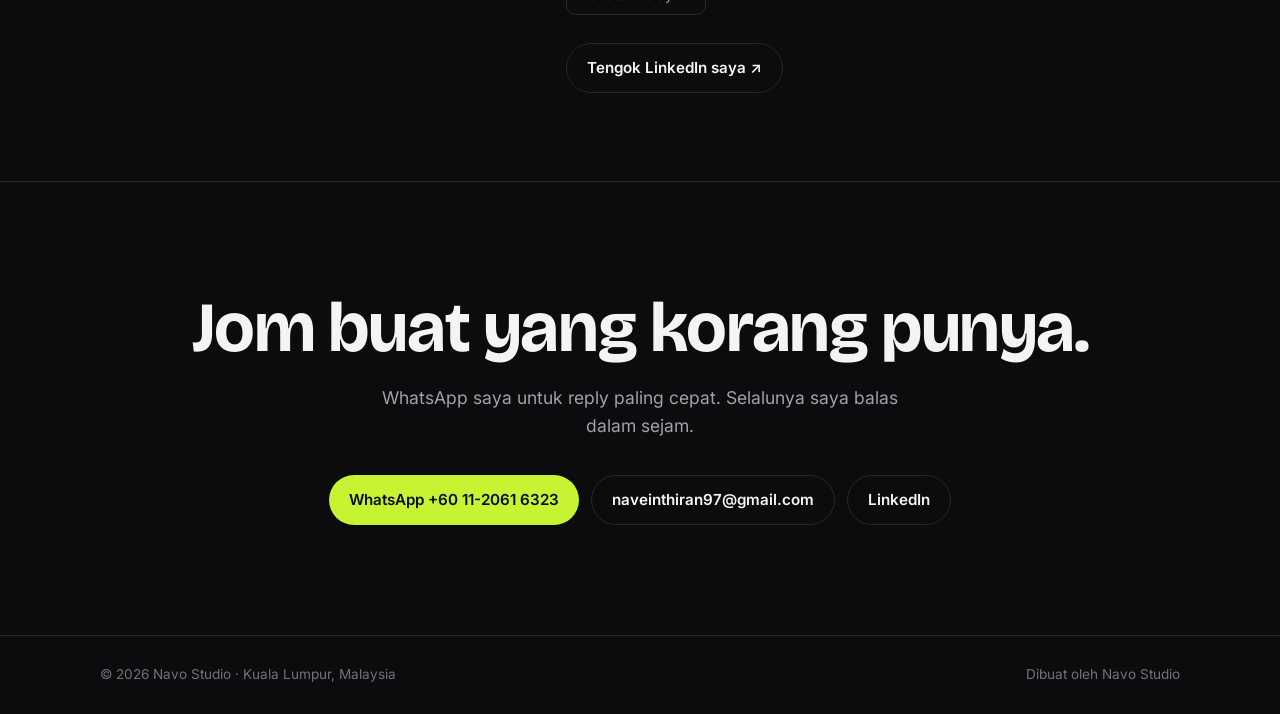
==== commit 9ba4196d: "Update 'something else' card to documents and data work Co-Authored-By: Claude Opus 5.5 <noreply@ant" ====
--- a/index.html
+++ b/index.html
@@ -148,7 +148,7 @@
     </div>
     <div class="card">
       <div class="ic">✨</div><h3>Ada benda lain?</h3>
-      <p>Landing page, sistem booking, dashboard, automation. Janji keluar kat skrin, tanya je.</p>
+      <p>PDF, slide, Excel, Word, data analytics. Tanya je.</p>
       <a class="btn btn-wa" style="align-self:flex-start" href="https://wa.me/601120616323?text=Hi%20Navein%2C%20saya%20ada%20projek%20nak%20bincang" target="_blank" rel="noopener"><svg width="22" height="22" viewBox="0 0 24 24" fill="currentColor" aria-hidden="true"><path d="M17.47 14.38c-.3-.15-1.76-.87-2.03-.97-.27-.1-.47-.15-.67.15-.2.3-.77.97-.94 1.17-.17.2-.35.22-.65.07-.3-.15-1.26-.46-2.4-1.48-.89-.79-1.49-1.77-1.66-2.07-.17-.3-.02-.46.13-.61.13-.13.3-.35.45-.52.15-.17.2-.3.3-.5.1-.2.05-.37-.02-.52-.08-.15-.67-1.62-.92-2.22-.24-.58-.49-.5-.67-.51h-.57c-.2 0-.52.07-.8.37-.27.3-1.04 1.02-1.04 2.48s1.07 2.88 1.21 3.08c.15.2 2.1 3.2 5.08 4.49.71.31 1.26.49 1.69.63.71.23 1.36.2 1.87.12.57-.09 1.76-.72 2.01-1.41.25-.7.25-1.29.17-1.41-.07-.13-.27-.2-.57-.35zM12.04 21.5h-.01a9.43 9.43 0 0 1-4.8-1.32l-.35-.2-3.57.93.95-3.48-.22-.36a9.4 9.4 0 0 1-1.44-5.02c0-5.2 4.24-9.44 9.45-9.44a9.38 9.38 0 0 1 6.68 2.77 9.38 9.38 0 0 1 2.76 6.68c0 5.21-4.24 9.44-9.45 9.44zm8.04-17.48A11.3 11.3 0 0 0 12.04.7C5.77.7.67 5.8.67 12.07c0 2 .52 3.96 1.52 5.68L.57 23.7l6.08-1.6a11.33 11.33 0 0 0 5.4 1.38h.01c6.27 0 11.37-5.1 11.37-11.37 0-3.04-1.18-5.9-3.33-8.05z"/></svg> Jom bincang</a>
     </div>
   </div>
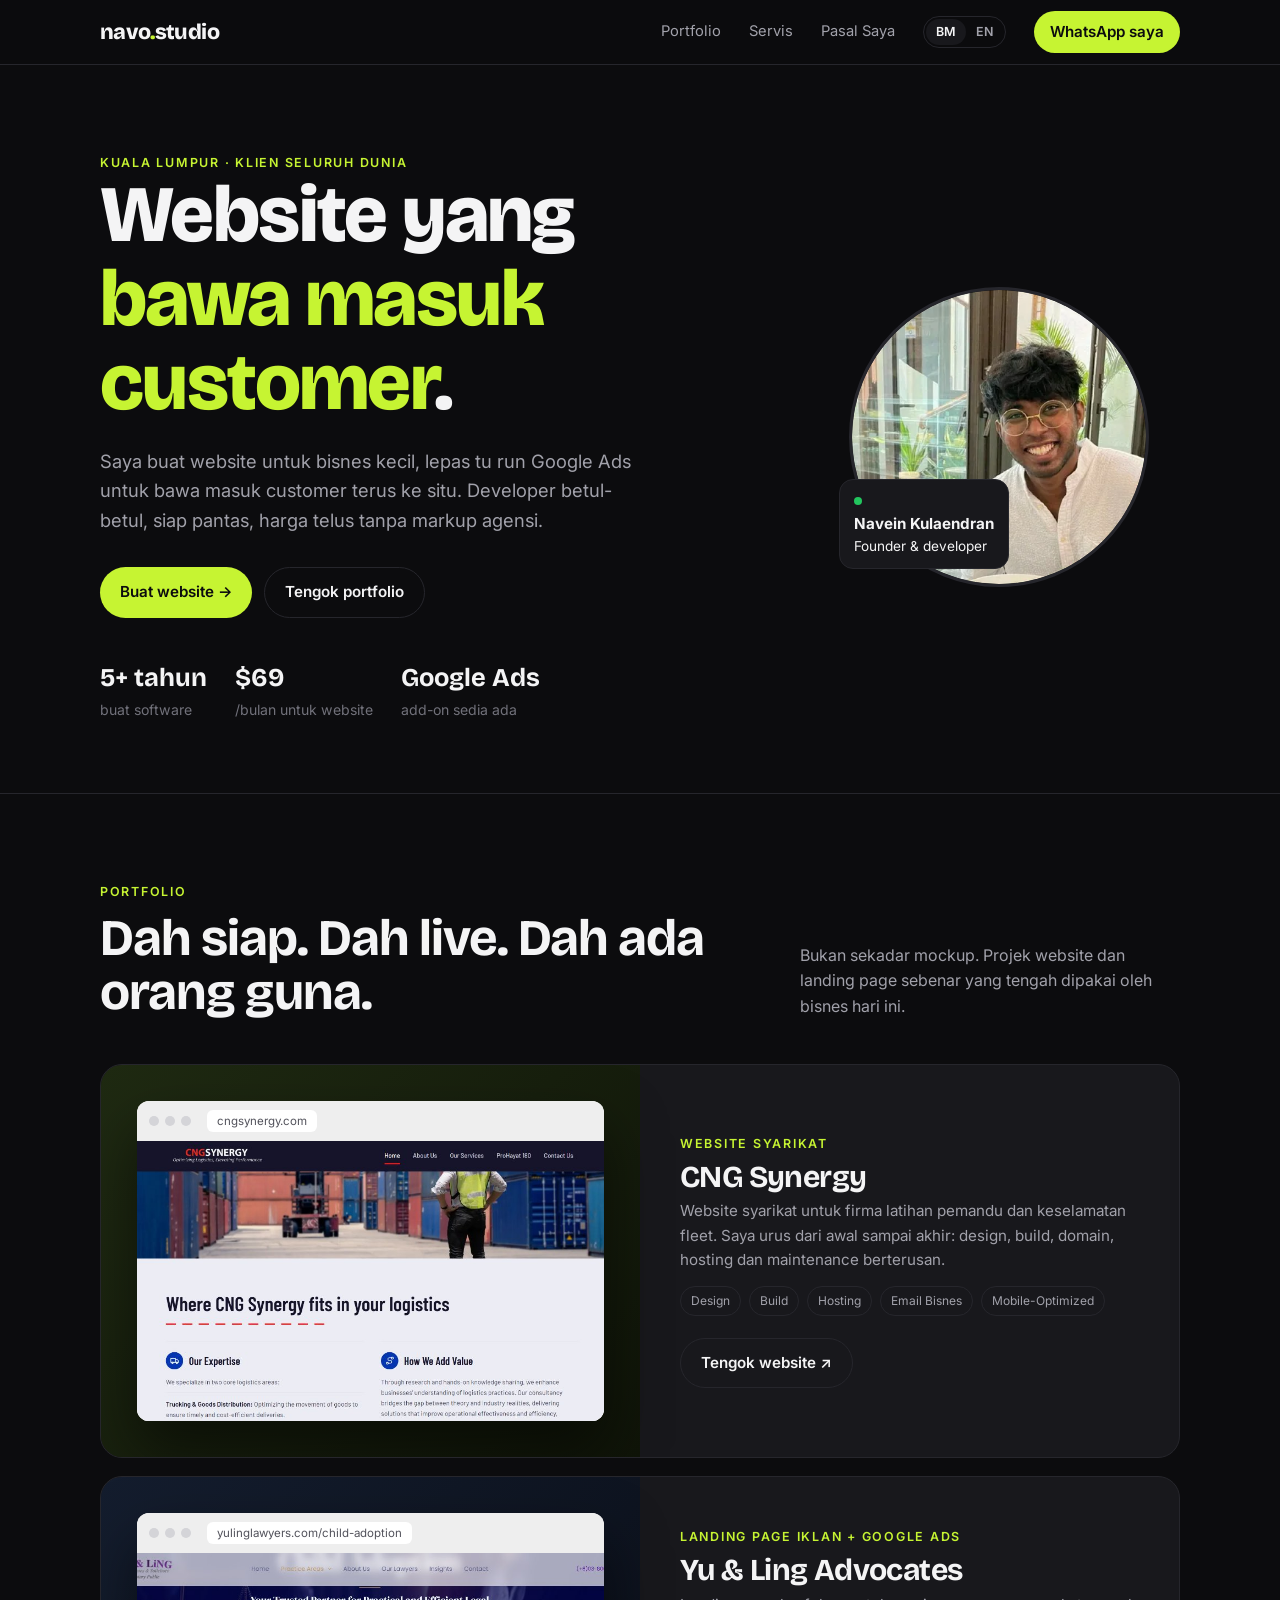
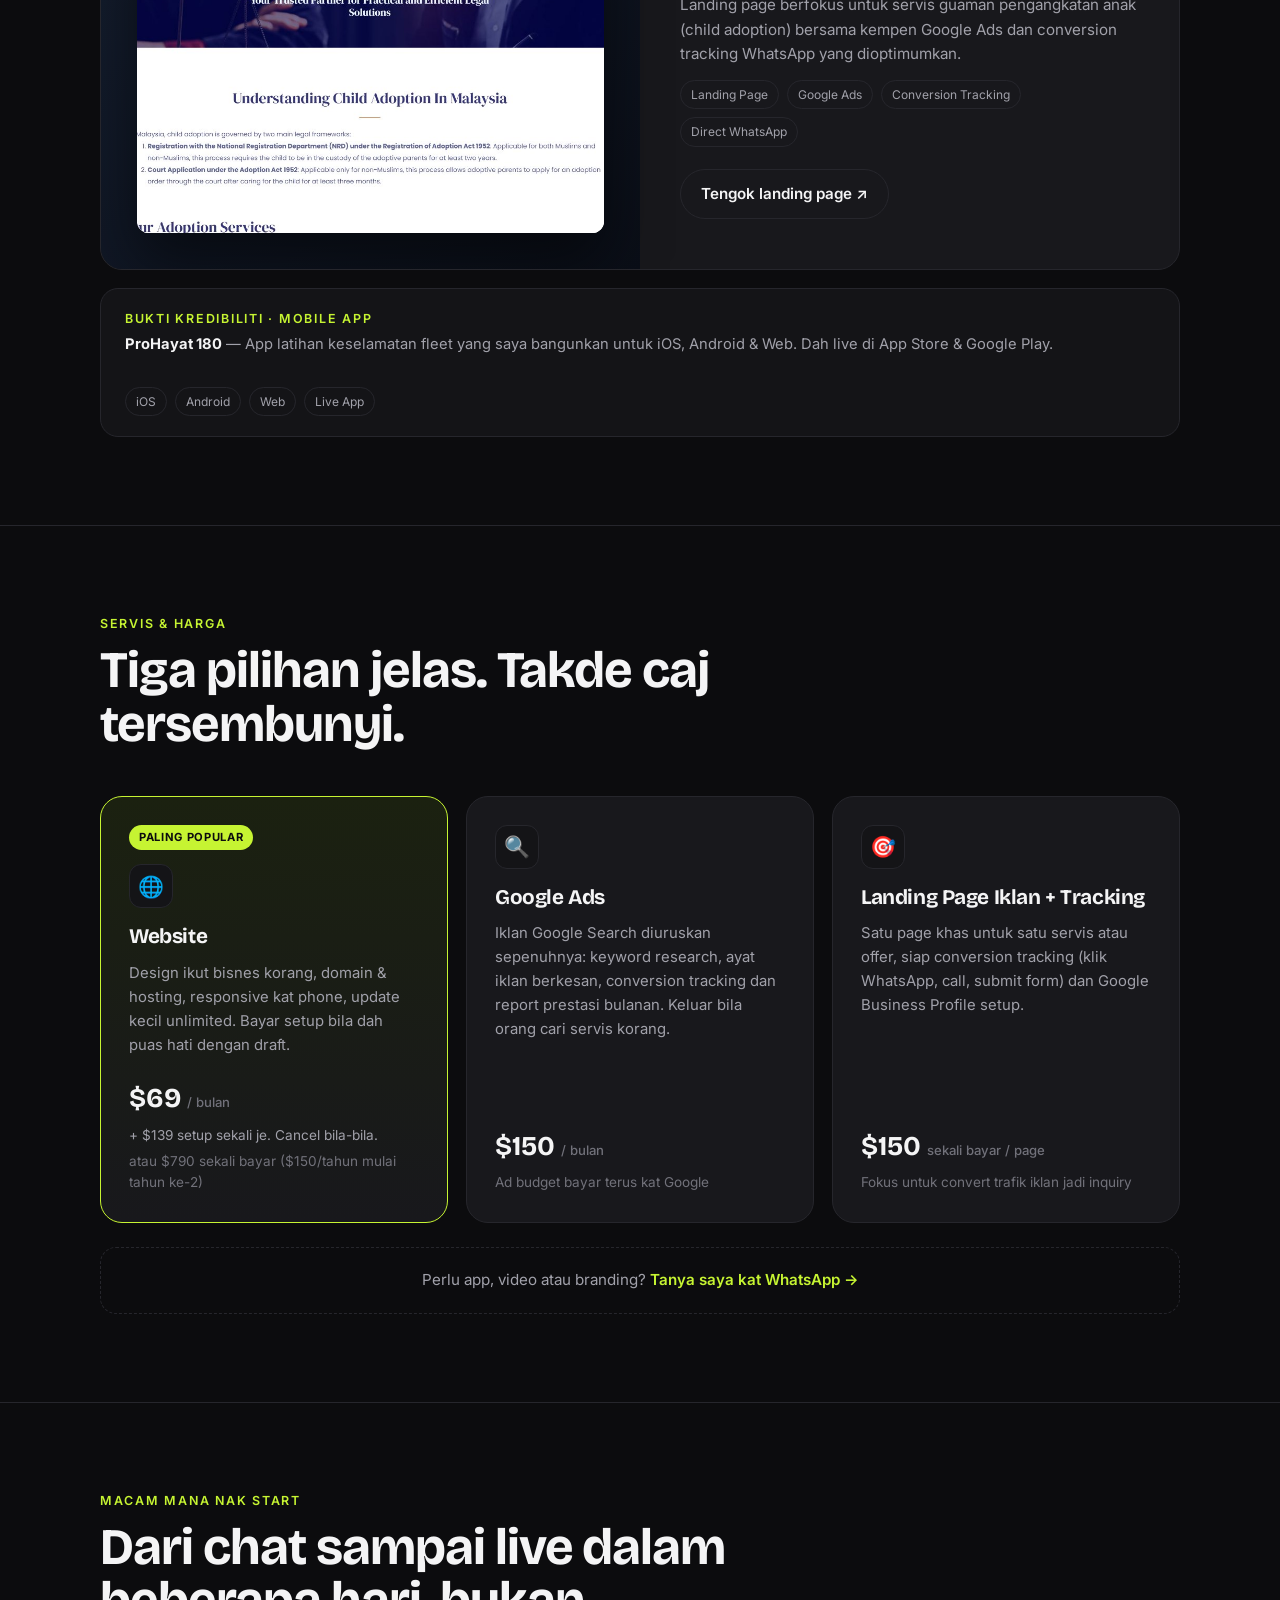
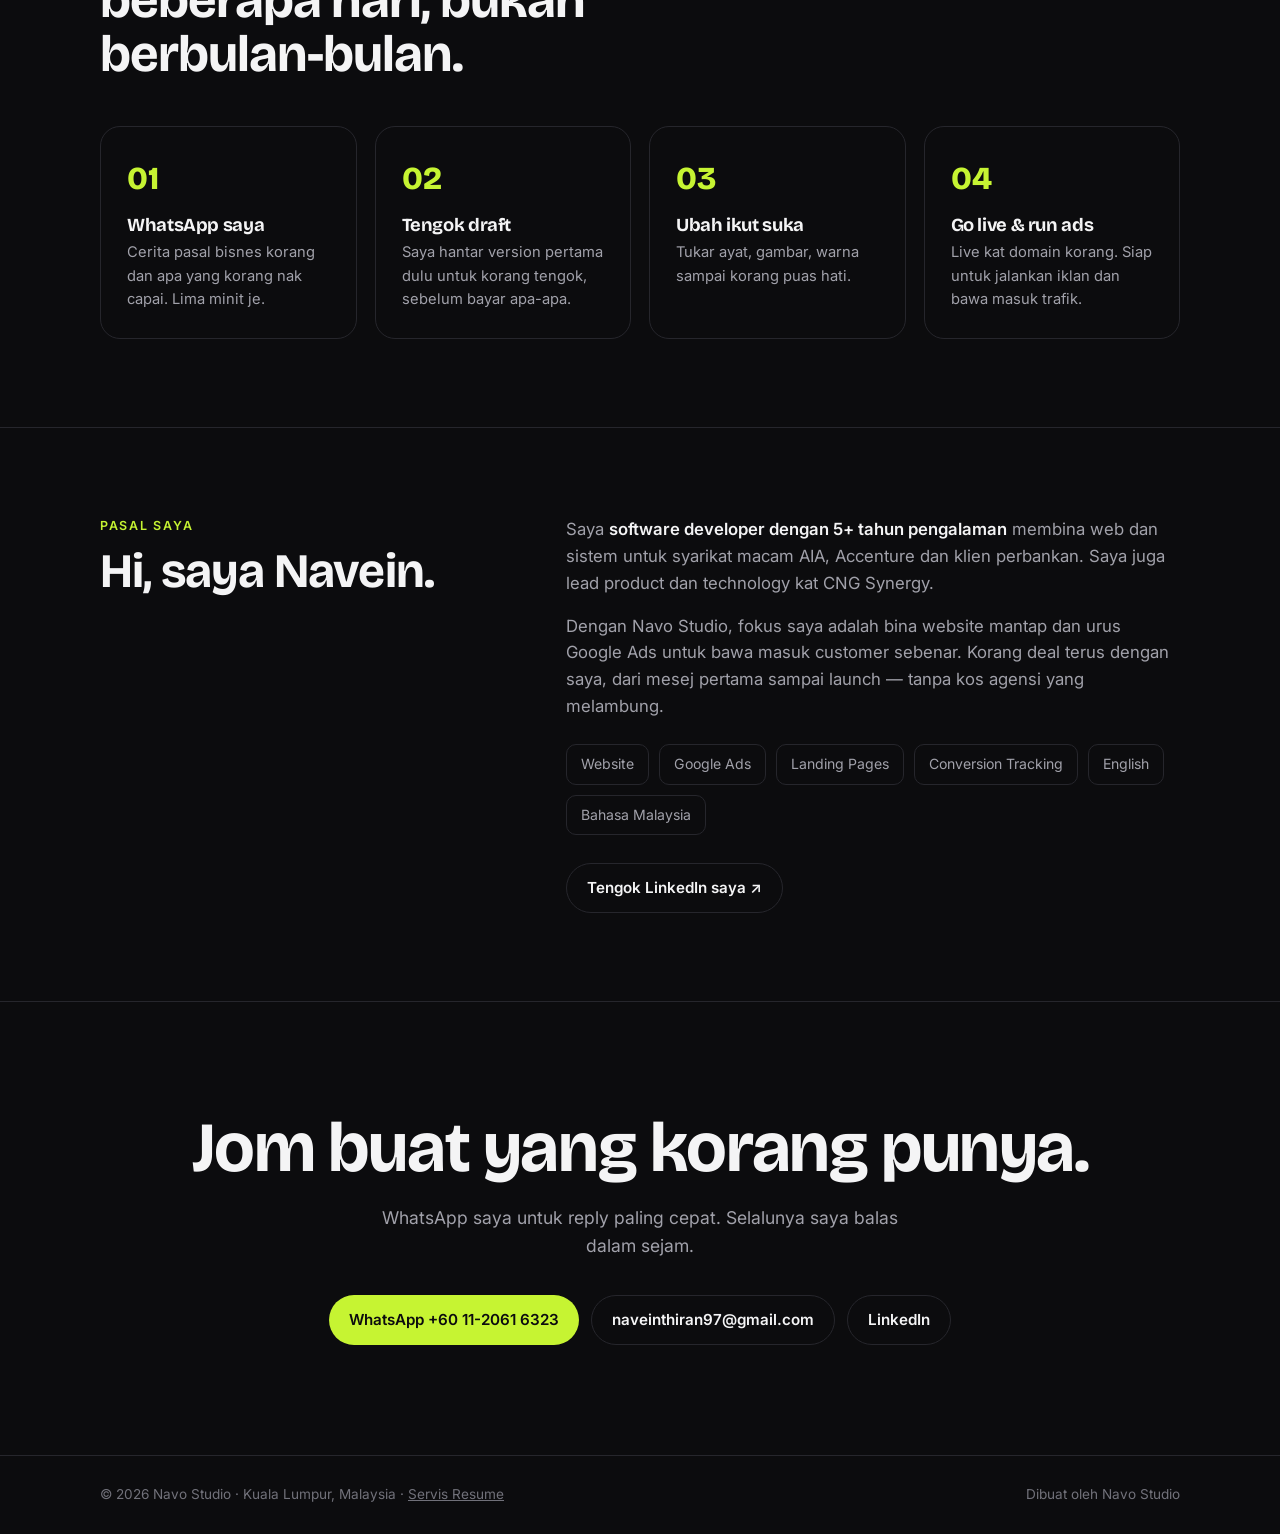
==== commit 55954199: "Focus hero, portfolio, services and about on websites and Google Ads" ====
--- a/index.html
+++ b/index.html
@@ -3,10 +3,10 @@
 <head>
 <meta charset="utf-8">
 <meta name="viewport" content="width=device-width,initial-scale=1">
-<title>Navo Studio — Website, App & Video Promo</title>
-<meta name="description" content="Navo Studio buat website, mobile app, video promo dan branding, dan run Google Ads untuk bisnes yang tengah berkembang. Website dari RM149 sebulan. Based kat KL, klien dari mana-mana.">
-<meta property="og:title" content="Navo Studio — Website, App & Video Promo">
-<meta property="og:description" content="Website dari RM149 sebulan. Resume ikut JD setiap kerja yang korang apply, mobile app dan video promo. Based kat KL, klien dari mana-mana.">
+<title>Navo Studio — Website & Google Ads untuk Bisnes Kecil</title>
+<meta name="description" content="Websites and Google Ads for small businesses, from RM149/month, Kuala Lumpur. Bina website pantas dan run Google Ads untuk bawa masuk customer sebenar.">
+<meta property="og:title" content="Navo Studio — Website & Google Ads untuk Bisnes Kecil">
+<meta property="og:description" content="Websites and Google Ads for small businesses, from RM149/month, Kuala Lumpur.">
 <link rel="canonical" href="https://navo-studio.vercel.app/">
 <link rel="alternate" hreflang="ms" href="https://navo-studio.vercel.app/">
 <link rel="alternate" hreflang="en" href="https://navo-studio.vercel.app/en/">
@@ -36,8 +36,8 @@
 <header class="hero"><div class="wrap">
   <div>
     <div class="eyebrow">Kuala Lumpur · Klien seluruh dunia</div>
-    <h1>Bisnes korang, <em>online</em> dan nampak pro.</h1>
-    <p class="lead">Saya buat website, mobile app dan video promo untuk bisnes kecil, lepas tu run Google Ads untuk bawa masuk customer. Developer betul-betul, siap cepat, harga pun tak payah meeting dulu baru boleh approve.</p>
+    <h1>Website yang <em>bawa masuk customer</em>.</h1>
+    <p class="lead">Saya buat website untuk bisnes kecil, lepas tu run Google Ads untuk bawa masuk customer terus ke situ. Developer betul-betul, siap pantas, harga telus tanpa markup agensi.</p>
     <div class="ctas">
       <a href="https://wa.me/601120616323?text=Hi%20Navein%2C%20saya%20nak%20buat%20website" class="btn btn-accent" target="_blank" rel="noopener">Buat website →</a>
       <a href="#work" class="btn btn-ghost">Tengok portfolio</a>
@@ -45,7 +45,7 @@
     <div class="meta">
       <div><b>5+ tahun</b>buat software</div>
       <div><b class="price" data-myr="RM149" data-usd="$69">RM149</b>/bulan untuk website</div>
-      <div><b>Live</b>kat App Store & Play</div>
+      <div><b>Google Ads</b>add-on sedia ada</div>
     </div>
   </div>
   <div class="me">
@@ -57,134 +57,96 @@
 <section id="work"><div class="wrap">
   <div class="head">
     <div><div class="eyebrow">Portfolio</div><h2>Dah siap. Dah live. Dah ada orang guna.</h2></div>
-    <p>Bukan mockup. Semua projek kat sini memang tengah dipakai oleh bisnes betul-betul.</p>
+    <p>Bukan sekadar mockup. Projek website dan landing page sebenar yang tengah dipakai oleh bisnes hari ini.</p>
   </div>
   <div class="work-grid">
     <div class="card w-site">
       <div class="shot"><div class="browser">
         <div class="bar"><i></i><i></i><i></i><span>cngsynergy.com</span></div>
-        <div class="frame"><iframe src="https://cngsynergy.com" title="CNG Synergy website preview" tabindex="-1"></iframe></div>
+        <div class="frame"><img src="assets/cngsynergy.jpg" alt="Website CNG Synergy" loading="lazy"></div>
       </div></div>
       <div class="body">
-        <div class="eyebrow">Website</div>
+        <div class="eyebrow">Website Syarikat</div>
         <h3 style="font-size:1.9rem;margin-top:8px">CNG Synergy</h3>
-        <p>Website syarikat untuk firma training pemandu dan keselamatan fleet. Saya settle semua: design, build, hosting dan maintenance.</p>
-        <div class="chips"><span class="chip">Design</span><span class="chip">Build</span><span class="chip">Hosting</span><span class="chip">Email bisnes</span></div>
+        <p>Website syarikat untuk firma latihan pemandu dan keselamatan fleet. Saya urus dari awal sampai akhir: design, build, domain, hosting dan maintenance berterusan.</p>
+        <div class="chips"><span class="chip">Design</span><span class="chip">Build</span><span class="chip">Hosting</span><span class="chip">Email Bisnes</span><span class="chip">Mobile-Optimized</span></div>
         <a href="https://cngsynergy.com" target="_blank" rel="noopener" class="btn btn-ghost">Tengok website ↗</a>
       </div>
     </div>
 
-    <div class="card w-app">
-      <div class="screens">
-        <img src="assets/app1.webp" alt="Skrin pembelajaran ProHayat 180">
-        <img src="assets/app2.webp" alt="Notifikasi pasukan ProHayat 180">
-        <img src="assets/app3.webp" alt="Skor keselamatan ProHayat 180">
-        <img src="assets/app4.webp" alt="Kuiz ProHayat 180">
-      </div>
+    <div class="card w-site w-ad">
+      <div class="shot"><div class="browser">
+        <div class="bar"><i></i><i></i><i></i><span>yulinglawyers.com/child-adoption</span></div>
+        <div class="frame"><img src="assets/yuling.jpg" alt="Landing page child adoption Yu & Ling Advocates" loading="lazy"></div>
+      </div></div>
       <div class="body">
-        <div class="eyebrow">Mobile app</div>
-        <h3 style="margin-top:8px">ProHayat 180</h3>
-        <p>App training keselamatan untuk pemandu profesional: kuiz harian, skor prestasi, leaderboard dan alert untuk satu fleet. Dah live kat App Store, Google Play dan web.</p>
-        <div class="chips"><span class="chip">iOS</span><span class="chip">Android</span><span class="chip">Web</span><span class="chip">Admin dashboard</span></div>
+        <div class="eyebrow">Landing Page Iklan + Google Ads</div>
+        <h3 style="font-size:1.9rem;margin-top:8px">Yu & Ling Advocates</h3>
+        <p>Landing page berfokus untuk servis guaman pengangkatan anak (child adoption) bersama kempen Google Ads dan conversion tracking WhatsApp yang dioptimumkan.</p>
+        <div class="chips"><span class="chip">Landing Page</span><span class="chip">Google Ads</span><span class="chip">Conversion Tracking</span><span class="chip">Direct WhatsApp</span></div>
+        <a href="https://www.yulinglawyers.com/child-adoption/" target="_blank" rel="noopener" class="btn btn-ghost">Tengok landing page ↗</a>
       </div>
     </div>
 
-    <div class="card w-cv">
-      <div class="shot"><img src="assets/resume.webp" alt="Contoh resume yang disesuaikan untuk jawatan Senior Frontend Engineer" loading="lazy"></div>
+    <div class="card w-cred">
       <div class="body">
-        <div class="eyebrow">Resume</div>
-        <h3 style="font-size:1.9rem;margin-top:8px">Ikut JD kerja</h3>
-        <p>Resume Senior Frontend Engineer, ditulis semula ikut JD. Pengalaman sama je, tapi keyword yang betul ada kat atas, supaya recruiter dan sistem ATS nampak dalam 6 saat yang korang memang sesuai.</p>
-        <ul><li>Summary dan skills guna ayat sama macam JD</li><li>Bullet tunjuk result, bukan "bertanggungjawab untuk"</li><li>Layout kemas, ATS-friendly</li></ul>
-        <div class="chips"><span class="chip">ATS-friendly</span><span class="chip">Ikut JD</span><span class="chip">Siap dalam 24 jam</span></div>
-        <a href="https://wa.me/601120616323?text=Hi%20Navein%2C%20saya%20nak%20resume%20ikut%20JD%20kerja" target="_blank" rel="noopener" class="btn btn-ghost">Nak betulkan resume →</a>
+        <div>
+          <div class="eyebrow">Bukti Kredibiliti · Mobile App</div>
+          <p><strong>ProHayat 180</strong> — App latihan keselamatan fleet yang saya bangunkan untuk iOS, Android & Web. Dah live di App Store & Google Play.</p>
+        </div>
+        <div class="chips"><span class="chip">iOS</span><span class="chip">Android</span><span class="chip">Web</span><span class="chip">Live App</span></div>
       </div>
-    </div>
-
-    <div class="card w-vid">
-      <div class="vbox"><video src="assets/promo.mp4" poster="assets/promo.jpg" controls playsinline preload="none"></video></div>
-      <div class="body"><div class="eyebrow">Video promo</div><h3 style="margin-top:8px">Iklan launch app</h3><p>Iklan vertical 30 saat untuk Instagram, TikTok dan Facebook.</p></div>
-    </div>
-    <div class="card w-vid">
-      <div class="vbox"><video src="assets/guide.mp4" poster="assets/guide.jpg" controls playsinline preload="none"></video></div>
-      <div class="body"><div class="eyebrow">Video panduan</div><h3 style="margin-top:8px">Walkthrough onboarding</h3><p>Video step by step, supaya customer boleh start sendiri tanpa kena call support.</p></div>
     </div>
   </div>
 </div></section>
 
 <section id="services"><div class="wrap">
   <div class="head">
-    <div><div class="eyebrow">Servis & harga</div><h2>Harga jelas. Takde hidden charge.</h2></div>
+    <div><div class="eyebrow">Servis & harga</div><h2>Tiga pilihan jelas. Takde caj tersembunyi.</h2></div>
   </div>
   <div class="svc">
     <div class="card hot">
       <span class="badge">Paling popular</span>
       <div class="ic">🌐</div><h3>Website</h3>
-      <p>Design ikut bisnes korang, termasuk domain dan hosting, cantik kat phone, update kecil unlimited. Bayar setup bila dah puas hati dengan draft.</p>
+      <p>Design ikut bisnes korang, domain & hosting, responsive kat phone, update kecil unlimited. Bayar setup bila dah puas hati dengan draft.</p>
       <div class="price" data-myr="RM149" data-usd="$69">RM149 <small>/ bulan</small></div>
       <div class="alt" style="color:var(--mute)">+ <span class="price-alt" data-myr="RM299" data-usd="$139">RM299</span> setup sekali je. Cancel bila-bila.</div>
       <div class="alt">atau <span class="price-alt" data-myr="RM1,500" data-usd="$790">RM1,500</span> sekali bayar (<span class="price-alt" data-myr="RM300" data-usd="$150">RM300</span>/tahun mulai tahun ke-2)</div>
     </div>
     <div class="card">
       <div class="ic">🔍</div><h3>Google Ads</h3>
-      <p>Iklan Google Search, semua saya setup dan urus: keyword, ayat iklan, conversion tracking dan report bulanan. Keluar bila customer cari apa yang korang jual.</p>
+      <p>Iklan Google Search diuruskan sepenuhnya: keyword research, ayat iklan berkesan, conversion tracking dan report prestasi bulanan. Keluar bila orang cari servis korang.</p>
       <div class="price" data-myr="RM300" data-usd="$150">RM300 <small>/ bulan</small></div>
       <div class="alt">Ad budget bayar terus kat Google</div>
     </div>
     <div class="card">
-      <div class="ic">📱</div><h3>Mobile app</h3>
-      <p>App iOS + Android dengan admin dashboard, siap publish kat App Store dan Google Play.</p>
-      <div class="price" data-myr="RM10k" data-usd="$4k">RM10k <small>ke atas</small></div>
-    </div>
-    <div class="card">
-      <div class="ic">🎬</div><h3>Video promo & panduan</h3>
-      <p>Iklan vertical untuk social media, atau video walkthrough untuk app dan produk korang. Skrip, edit, muzik dan caption semua saya buat.</p>
-      <div class="price" data-myr="RM300" data-usd="$150">RM300 <small>per video</small></div>
-    </div>
-    <div class="card">
-      <div class="ic">🎨</div><h3>Branding & company profile</h3>
-      <p>Logo, warna brand, name card, company profile PDF atau pitch deck. Semua yang korang perlu untuk nampak legit.</p>
-      <div class="price" data-myr="RM250" data-usd="$150">RM250 <small>ke atas</small></div>
-    </div>
-    <div class="card">
-      <div class="ic">✨</div><h3>Ada benda lain?</h3>
-      <p>PDF, slide, Excel, Word, data analytics. Tanya je.</p>
-      <a class="btn btn-wa" style="align-self:flex-start" href="https://wa.me/601120616323?text=Hi%20Navein%2C%20saya%20ada%20projek%20nak%20bincang" target="_blank" rel="noopener"><svg width="22" height="22" viewBox="0 0 24 24" fill="currentColor" aria-hidden="true"><path d="M17.47 14.38c-.3-.15-1.76-.87-2.03-.97-.27-.1-.47-.15-.67.15-.2.3-.77.97-.94 1.17-.17.2-.35.22-.65.07-.3-.15-1.26-.46-2.4-1.48-.89-.79-1.49-1.77-1.66-2.07-.17-.3-.02-.46.13-.61.13-.13.3-.35.45-.52.15-.17.2-.3.3-.5.1-.2.05-.37-.02-.52-.08-.15-.67-1.62-.92-2.22-.24-.58-.49-.5-.67-.51h-.57c-.2 0-.52.07-.8.37-.27.3-1.04 1.02-1.04 2.48s1.07 2.88 1.21 3.08c.15.2 2.1 3.2 5.08 4.49.71.31 1.26.49 1.69.63.71.23 1.36.2 1.87.12.57-.09 1.76-.72 2.01-1.41.25-.7.25-1.29.17-1.41-.07-.13-.27-.2-.57-.35zM12.04 21.5h-.01a9.43 9.43 0 0 1-4.8-1.32l-.35-.2-3.57.93.95-3.48-.22-.36a9.4 9.4 0 0 1-1.44-5.02c0-5.2 4.24-9.44 9.45-9.44a9.38 9.38 0 0 1 6.68 2.77 9.38 9.38 0 0 1 2.76 6.68c0 5.21-4.24 9.44-9.45 9.44zm8.04-17.48A11.3 11.3 0 0 0 12.04.7C5.77.7.67 5.8.67 12.07c0 2 .52 3.96 1.52 5.68L.57 23.7l6.08-1.6a11.33 11.33 0 0 0 5.4 1.38h.01c6.27 0 11.37-5.1 11.37-11.37 0-3.04-1.18-5.9-3.33-8.05z"/></svg> Jom bincang</a>
+      <div class="ic">🎯</div><h3>Landing Page Iklan + Tracking</h3>
+      <p>Satu page khas untuk satu servis atau offer, siap conversion tracking (klik WhatsApp, call, submit form) dan Google Business Profile setup.</p>
+      <div class="price" data-myr="RM300" data-usd="$150">RM300 <small>sekali bayar / page</small></div>
+      <div class="alt">Fokus untuk convert trafik iklan jadi inquiry</div>
     </div>
   </div>
-</div></section>
-
-<section id="resume"><div class="wrap">
-  <div class="head">
-    <div><div class="eyebrow">Untuk yang cari kerja</div><h2>Resume yang lepas tapisan recruiter.</h2></div>
-  </div>
-  <div class="svc">
-    <div class="card wide">
-      <div><div class="ic">📄</div><h3>Resume & LinkedIn</h3>
-      <p>Resume ditulis semula, sekali dengan profil LinkedIn ikut resume tu. Lepas tu boleh tailor ikut setiap kerja yang korang apply.</p>
-      <div class="price" style="margin-top:16px" data-myr="RM100" data-usd="$60">RM100 <small>sekali bayar</small></div>
-      <div class="alt">+ <span class="price-alt" data-myr="RM20" data-usd="$10">RM20</span> setiap JD, atau <span class="price-alt" data-myr="RM50" data-usd="$25">RM50</span> untuk 3</div></div>
-      <a href="https://wa.me/601120616323?text=Hi%20Navein%2C%20saya%20nak%20resume%20ikut%20JD%20kerja" target="_blank" rel="noopener" class="btn btn-accent" style="white-space:nowrap;flex-shrink:0">Nak betulkan resume →</a>
-    </div>
+  <div class="svc-extra">
+    Perlu app, video atau branding? <a href="https://wa.me/601120616323?text=Hi%20Navein%2C%20saya%20nak%20tanya%20pasal%20app%2Fvideo%2Fbranding" target="_blank" rel="noopener">Tanya saya kat WhatsApp →</a>
   </div>
 </div></section>
 
 <section><div class="wrap">
   <div class="head"><div><div class="eyebrow">Macam mana nak start</div><h2>Dari chat sampai live dalam beberapa hari, bukan berbulan-bulan.</h2></div></div>
   <div class="steps">
-    <div class="step"><h3>WhatsApp saya</h3><p>Cerita pasal bisnes korang dan apa yang korang nak. Lima minit je.</p></div>
+    <div class="step"><h3>WhatsApp saya</h3><p>Cerita pasal bisnes korang dan apa yang korang nak capai. Lima minit je.</p></div>
     <div class="step"><h3>Tengok draft</h3><p>Saya hantar version pertama dulu untuk korang tengok, sebelum bayar apa-apa.</p></div>
     <div class="step"><h3>Ubah ikut suka</h3><p>Tukar ayat, gambar, warna sampai korang puas hati.</p></div>
-    <div class="step"><h3>Go live</h3><p>Live kat domain korang. Lepas tu saya yang jaga dan update.</p></div>
+    <div class="step"><h3>Go live & run ads</h3><p>Live kat domain korang. Siap untuk jalankan iklan dan bawa masuk trafik.</p></div>
   </div>
 </div></section>
 
 <section id="about"><div class="wrap about">
   <div><div class="eyebrow">Pasal saya</div><h2 style="font-size:clamp(2rem,4.4vw,3rem);margin-top:10px">Hi, saya Navein.</h2></div>
   <div>
-    <p>Saya <b>software developer dengan 5+ tahun pengalaman</b> buat web dan mobile app untuk syarikat macam AIA, Accenture dan klien banking. Saya juga lead product dan technology kat CNG Synergy, dan team saya yang launch ProHayat 180.</p>
-    <p>Navo Studio ni cara saya bawa kualiti yang sama kepada bisnes kecil, tanpa harga agency. Korang deal terus dengan saya, dari mesej pertama sampai launch.</p>
-    <div class="logos"><span>React</span><span>React Native</span><span>Node.js</span><span>Supabase</span><span>English</span><span>Bahasa Malaysia</span></div>
+    <p>Saya <b>software developer dengan 5+ tahun pengalaman</b> membina web dan sistem untuk syarikat macam AIA, Accenture dan klien perbankan. Saya juga lead product dan technology kat CNG Synergy.</p>
+    <p>Dengan Navo Studio, fokus saya adalah bina website mantap dan urus Google Ads untuk bawa masuk customer sebenar. Korang deal terus dengan saya, dari mesej pertama sampai launch — tanpa kos agensi yang melambung.</p>
+    <div class="logos"><span>Website</span><span>Google Ads</span><span>Landing Pages</span><span>Conversion Tracking</span><span>English</span><span>Bahasa Malaysia</span></div>
     <div style="margin-top:28px"><a href="https://www.linkedin.com/in/naveinthiran97" target="_blank" rel="noopener" class="btn btn-ghost">Tengok LinkedIn saya ↗</a></div>
   </div>
 </div></section>
@@ -199,12 +161,15 @@
   </div>
 </div></section>
 
-<footer><div class="wrap"><span>© 2026 Navo Studio · Kuala Lumpur, Malaysia</span><span>Dibuat oleh Navo Studio</span></div></footer>
+<footer><div class="wrap"><span>© 2026 Navo Studio · Kuala Lumpur, Malaysia · <a href="resume.html" style="color:var(--dim);text-decoration:underline">Servis Resume</a></span><span>Dibuat oleh Navo Studio</span></div></footer>
 
 <script>
 (function(){
   var tz='';try{tz=Intl.DateTimeFormat().resolvedOptions().timeZone||''}catch(e){}
   var c=/^Asia\/(Kuala_Lumpur|Kuching)$/.test(tz)?'myr':'usd';
+  var p=new URLSearchParams(window.location.search);
+  if(p.get('cur')==='usd')c='usd';
+  if(p.get('cur')==='myr')c='myr';
   if(c==='myr')return;
   document.querySelectorAll('[data-myr]').forEach(function(el){
     var t=el.firstChild; if(t&&t.nodeType===3){t.nodeValue=el.dataset.usd+(el.children.length?' ':'')}
@@ -212,4 +177,4 @@
 })();
 </script>
 </body>
-</html>
+</html>
--- a/assets/site.css
+++ b/assets/site.css
@@ -63,10 +63,16 @@
 .browser .bar{background:#eee;padding:9px 12px;display:flex;gap:6px;align-items:center}
 .browser .bar i{width:10px;height:10px;border-radius:50%;background:#d4d4d8}
 .browser .bar span{margin-left:10px;font-size:.72rem;color:#52525b;background:#fff;border-radius:6px;padding:2px 10px}
-.browser .frame{position:relative;height:280px;overflow:hidden;background:#fafafa url("data:image/svg+xml,%3Csvg xmlns='http://www.w3.org/2000/svg' width='300' height='40'%3E%3Ctext x='150' y='25' font-family='sans-serif' font-size='16' fill='%23a1a1aa' text-anchor='middle'%3Ecngsynergy.com%3C/text%3E%3C/svg%3E") center/300px no-repeat}
+.browser .frame{position:relative;height:280px;overflow:hidden;background:#fafafa}
+.browser .frame img{width:100%;height:100%;object-fit:cover;object-position:top}
 .browser iframe{width:200%;height:560px;border:0;transform:scale(.5);transform-origin:0 0;margin-bottom:-280px;pointer-events:none}
 .w-site .body{display:flex;flex-direction:column;justify-content:center;padding:40px}
 .w-site .body a{margin-top:22px;align-self:flex-start}
+.w-site.w-ad .shot{background:linear-gradient(135deg,#141d2e,#0a0e17)}
+.w-cred{grid-column:span 6;background:var(--bg2);border:1px solid var(--line);border-radius:18px}
+.w-cred .body{padding:20px 24px;display:flex;align-items:center;justify-content:space-between;gap:16px;flex-wrap:wrap}
+.w-cred p{color:var(--mute);font-size:.92rem;margin-top:4px}
+.w-cred strong{color:var(--text)}
 .w-app{grid-column:span 6}
 .screens{display:flex;gap:14px;padding:28px 24px 0;overflow-x:auto;scrollbar-width:none;background:linear-gradient(180deg,#2a1030,#18181c)}
 .screens img{width:210px;flex:none;border-radius:16px 16px 0 0}
@@ -98,15 +104,21 @@
 @media(max-width:600px){.svc .card.wide{flex-direction:column;align-items:flex-start}}
 .alt{font-size:.85rem;color:var(--dim);margin-top:4px}
 .badge{align-self:flex-start;font-size:.7rem;font-weight:700;letter-spacing:.06em;text-transform:uppercase;background:var(--accent);color:var(--accent-ink);padding:4px 10px;border-radius:999px;margin-bottom:14px}
+.svc-extra{margin-top:24px;text-align:center;padding:20px;border:1px dashed var(--line);border-radius:16px;color:var(--mute);font-size:.95rem}
+.svc-extra a{color:var(--accent);font-weight:600}
+.svc-extra a:hover{text-decoration:underline}
+.svc-2{grid-template-columns:repeat(2,1fr)}
+@media(max-width:700px){.svc-2{grid-template-columns:1fr}}
 @media(max-width:600px){.svc{grid-template-columns:1fr}}
 
 /* steps */
 .steps{display:grid;grid-template-columns:repeat(4,1fr);gap:18px;counter-reset:s}
+.steps-3{grid-template-columns:repeat(3,1fr)}
 .step{padding:26px;border-radius:20px;border:1px solid var(--line)}
 .step::before{counter-increment:s;content:"0" counter(s);font-family:'Bricolage Grotesque';font-weight:800;font-size:2rem;color:var(--accent)}
 .step h3{font-size:1.15rem;margin:12px 0 6px}
 .step p{color:var(--mute);font-size:.92rem}
-@media(max-width:860px){.steps{grid-template-columns:1fr 1fr}}
+@media(max-width:860px){.steps{grid-template-columns:1fr 1fr}.steps-3{grid-template-columns:1fr}}
 @media(max-width:520px){.steps{grid-template-columns:1fr}}
 
 /* about */
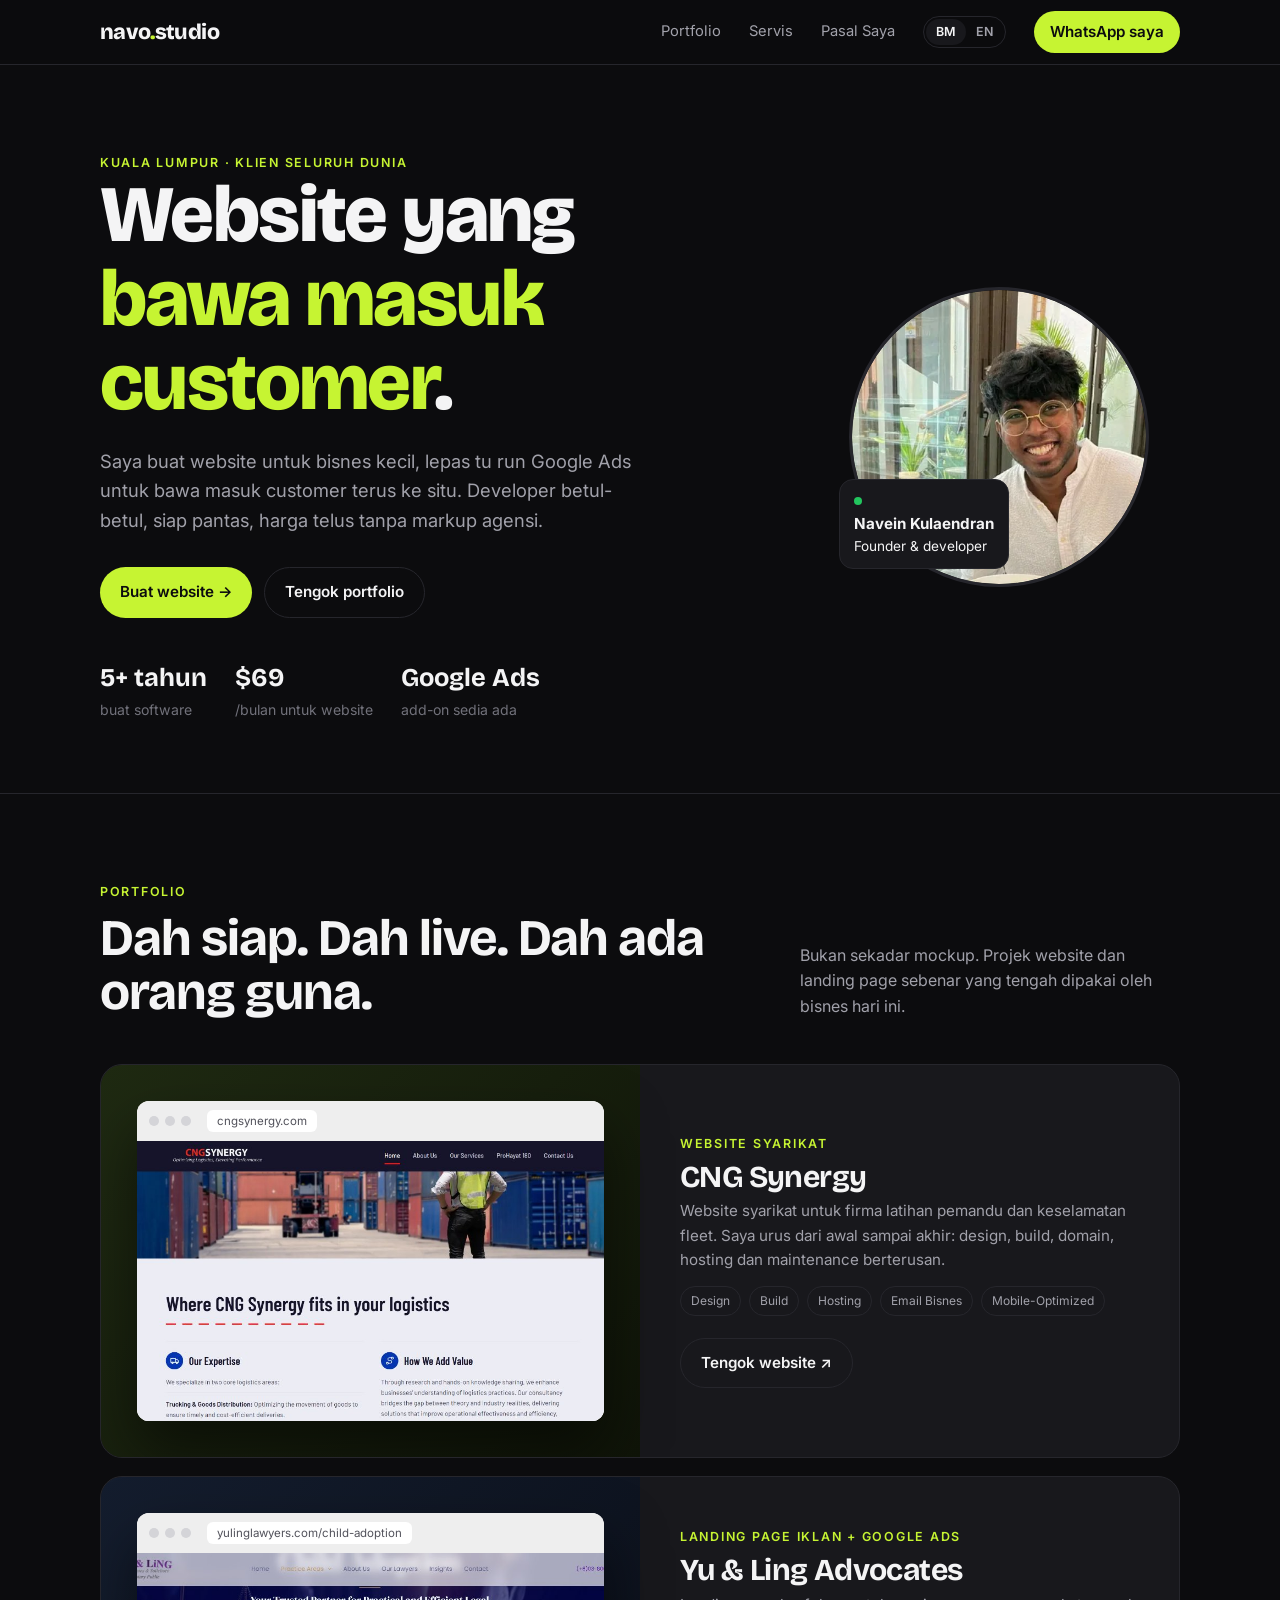
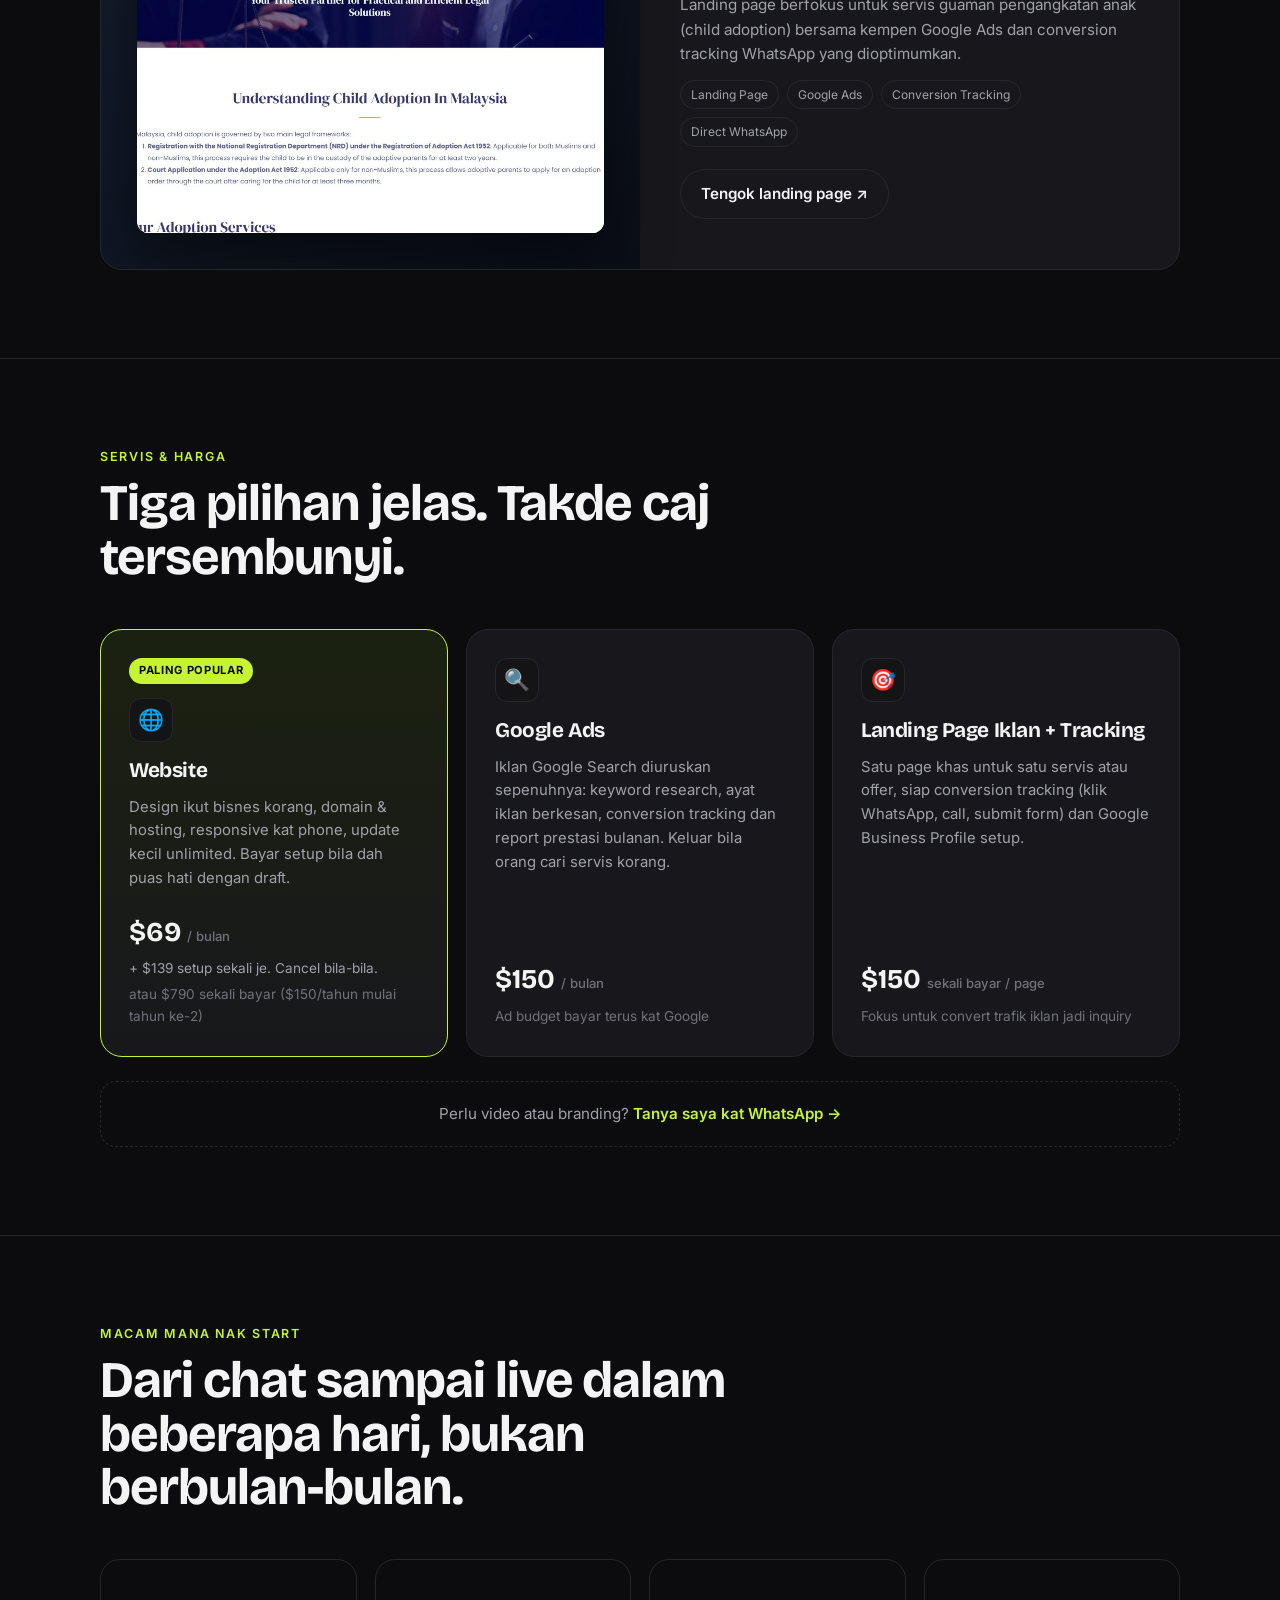
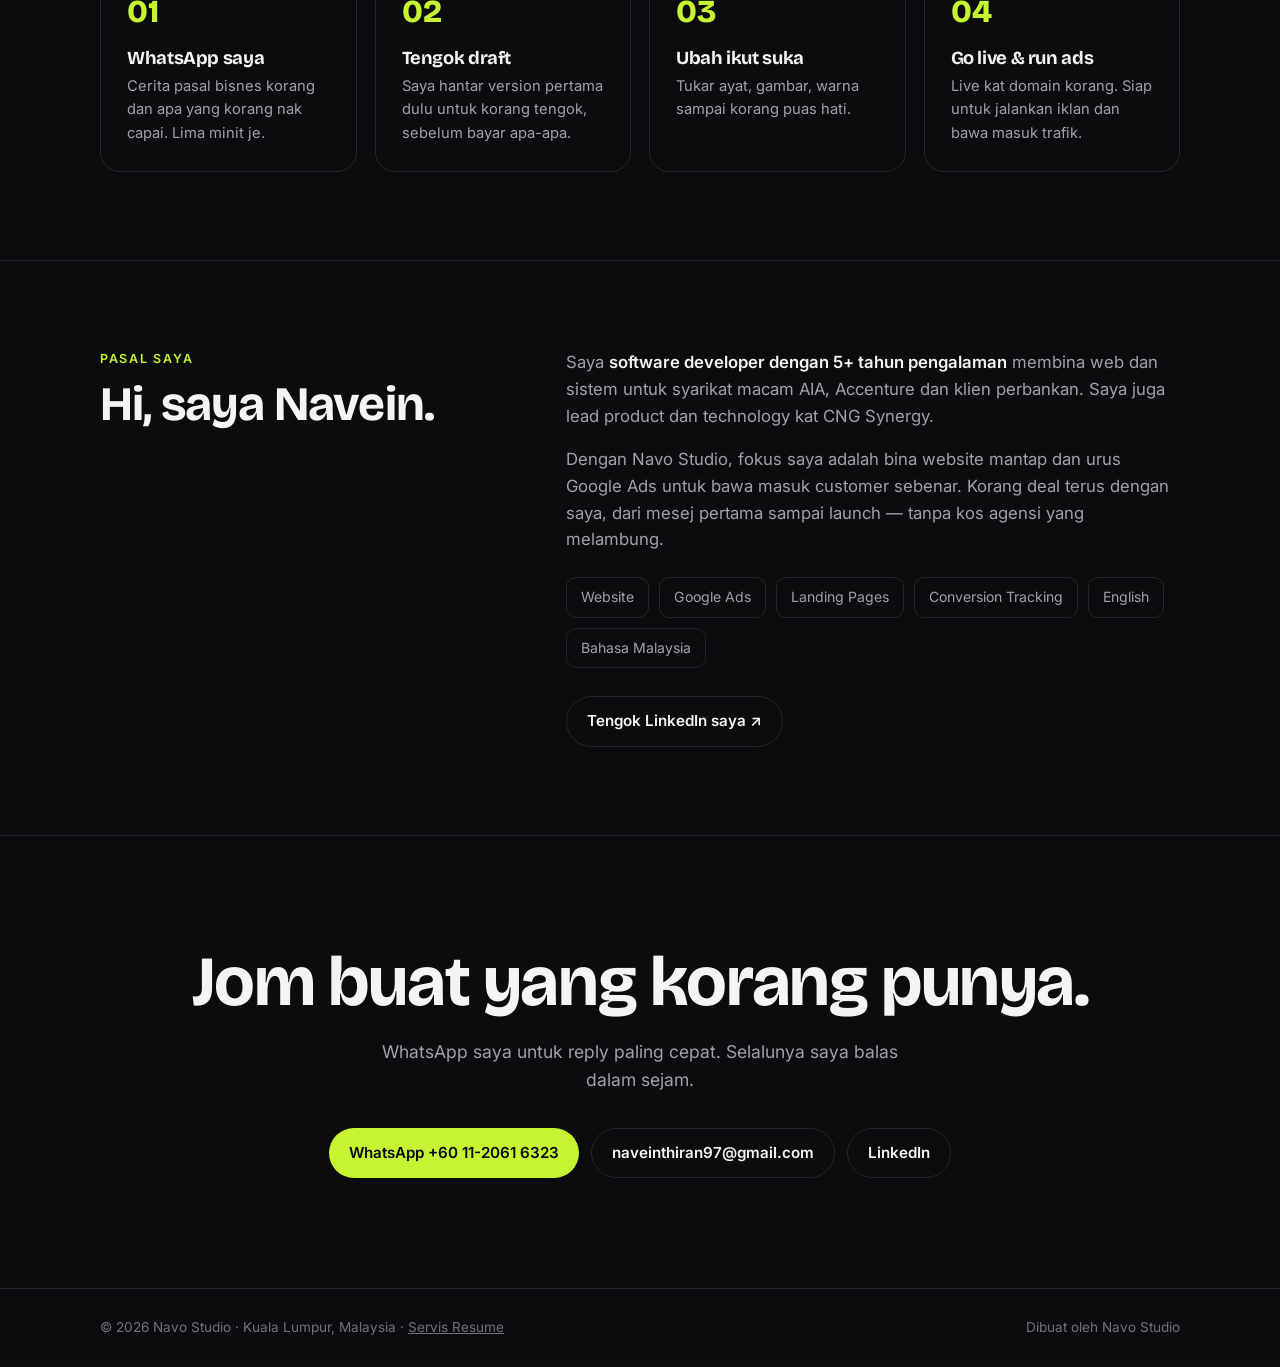
==== commit eeb64be0: "Remove mobile app mentions from portfolio and services" ====
--- a/index.html
+++ b/index.html
@@ -87,16 +87,6 @@
         <a href="https://www.yulinglawyers.com/child-adoption/" target="_blank" rel="noopener" class="btn btn-ghost">Tengok landing page ↗</a>
       </div>
     </div>
-
-    <div class="card w-cred">
-      <div class="body">
-        <div>
-          <div class="eyebrow">Bukti Kredibiliti · Mobile App</div>
-          <p><strong>ProHayat 180</strong> — App latihan keselamatan fleet yang saya bangunkan untuk iOS, Android & Web. Dah live di App Store & Google Play.</p>
-        </div>
-        <div class="chips"><span class="chip">iOS</span><span class="chip">Android</span><span class="chip">Web</span><span class="chip">Live App</span></div>
-      </div>
-    </div>
   </div>
 </div></section>
 
@@ -127,7 +117,7 @@
     </div>
   </div>
   <div class="svc-extra">
-    Perlu app, video atau branding? <a href="https://wa.me/601120616323?text=Hi%20Navein%2C%20saya%20nak%20tanya%20pasal%20app%2Fvideo%2Fbranding" target="_blank" rel="noopener">Tanya saya kat WhatsApp →</a>
+    Perlu video atau branding? <a href="https://wa.me/601120616323?text=Hi%20Navein%2C%20saya%20nak%20tanya%20pasal%20video%2Fbranding" target="_blank" rel="noopener">Tanya saya kat WhatsApp →</a>
   </div>
 </div></section>
 
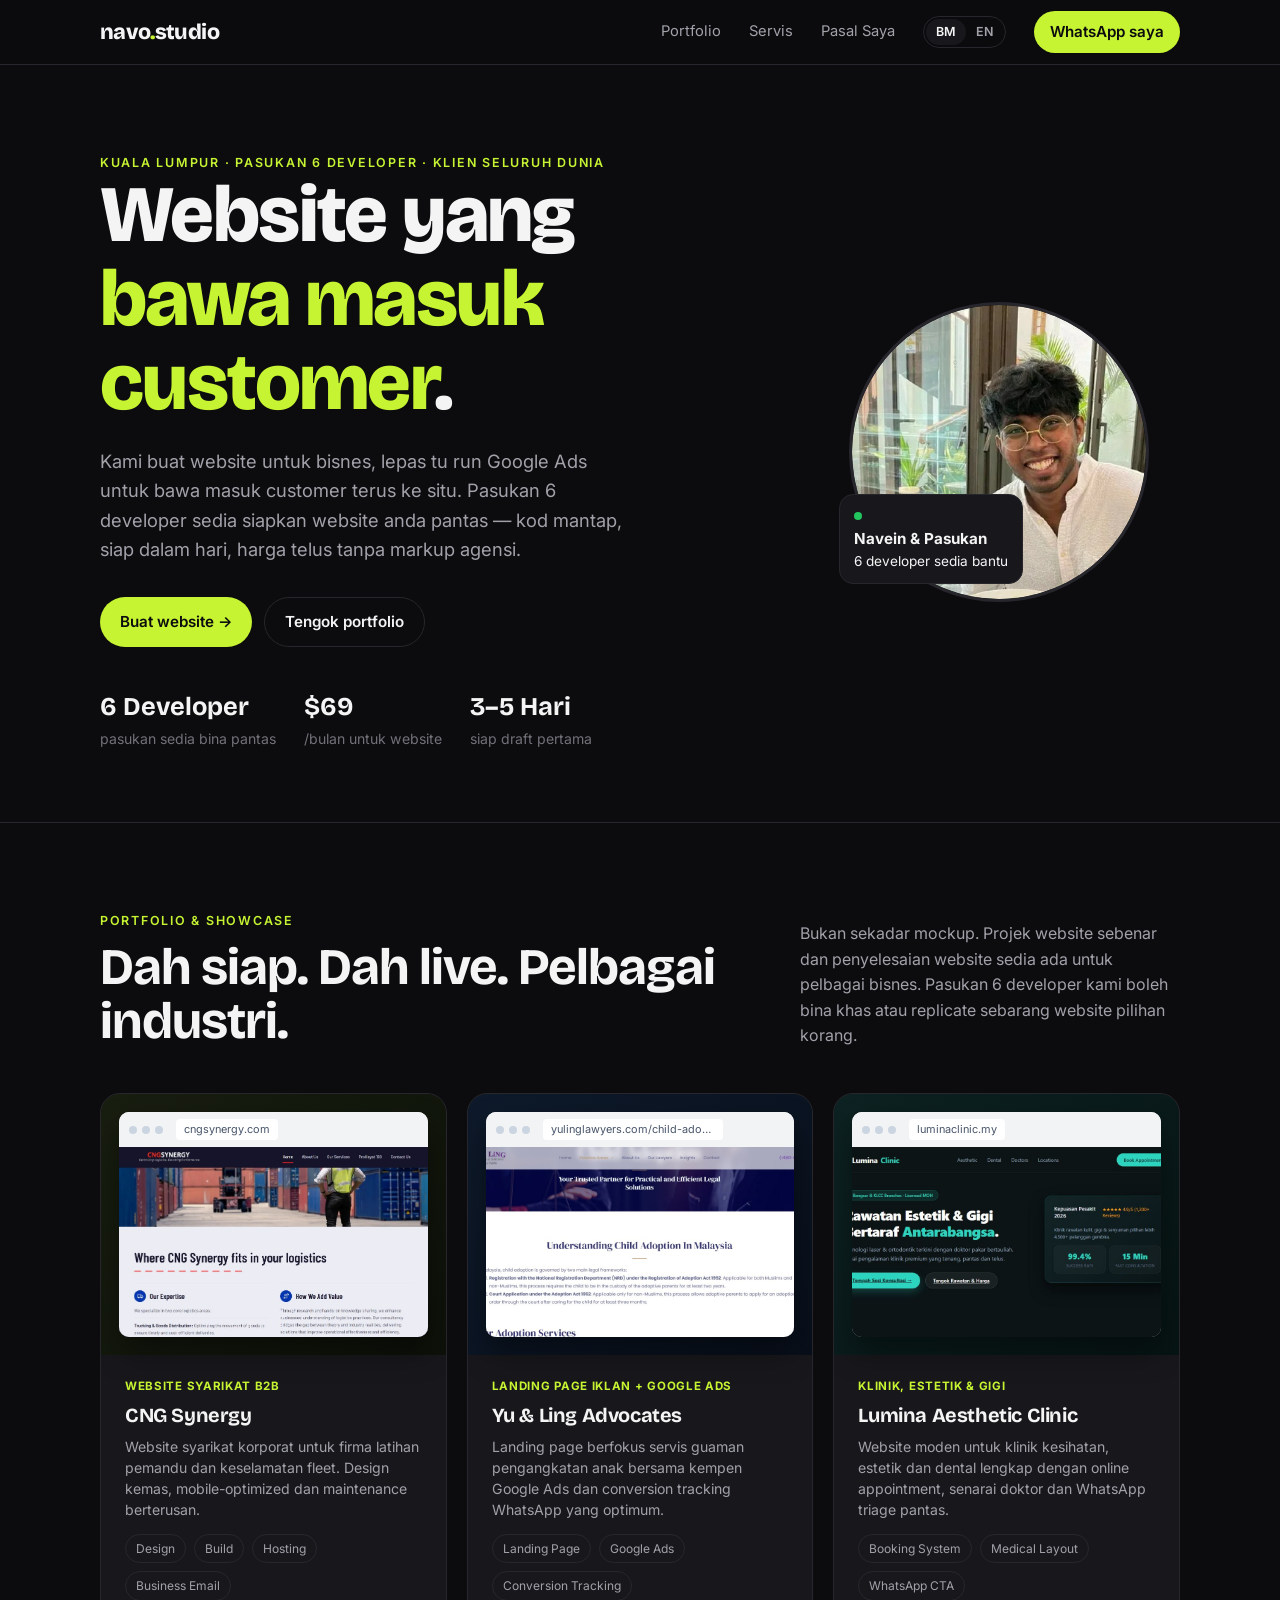
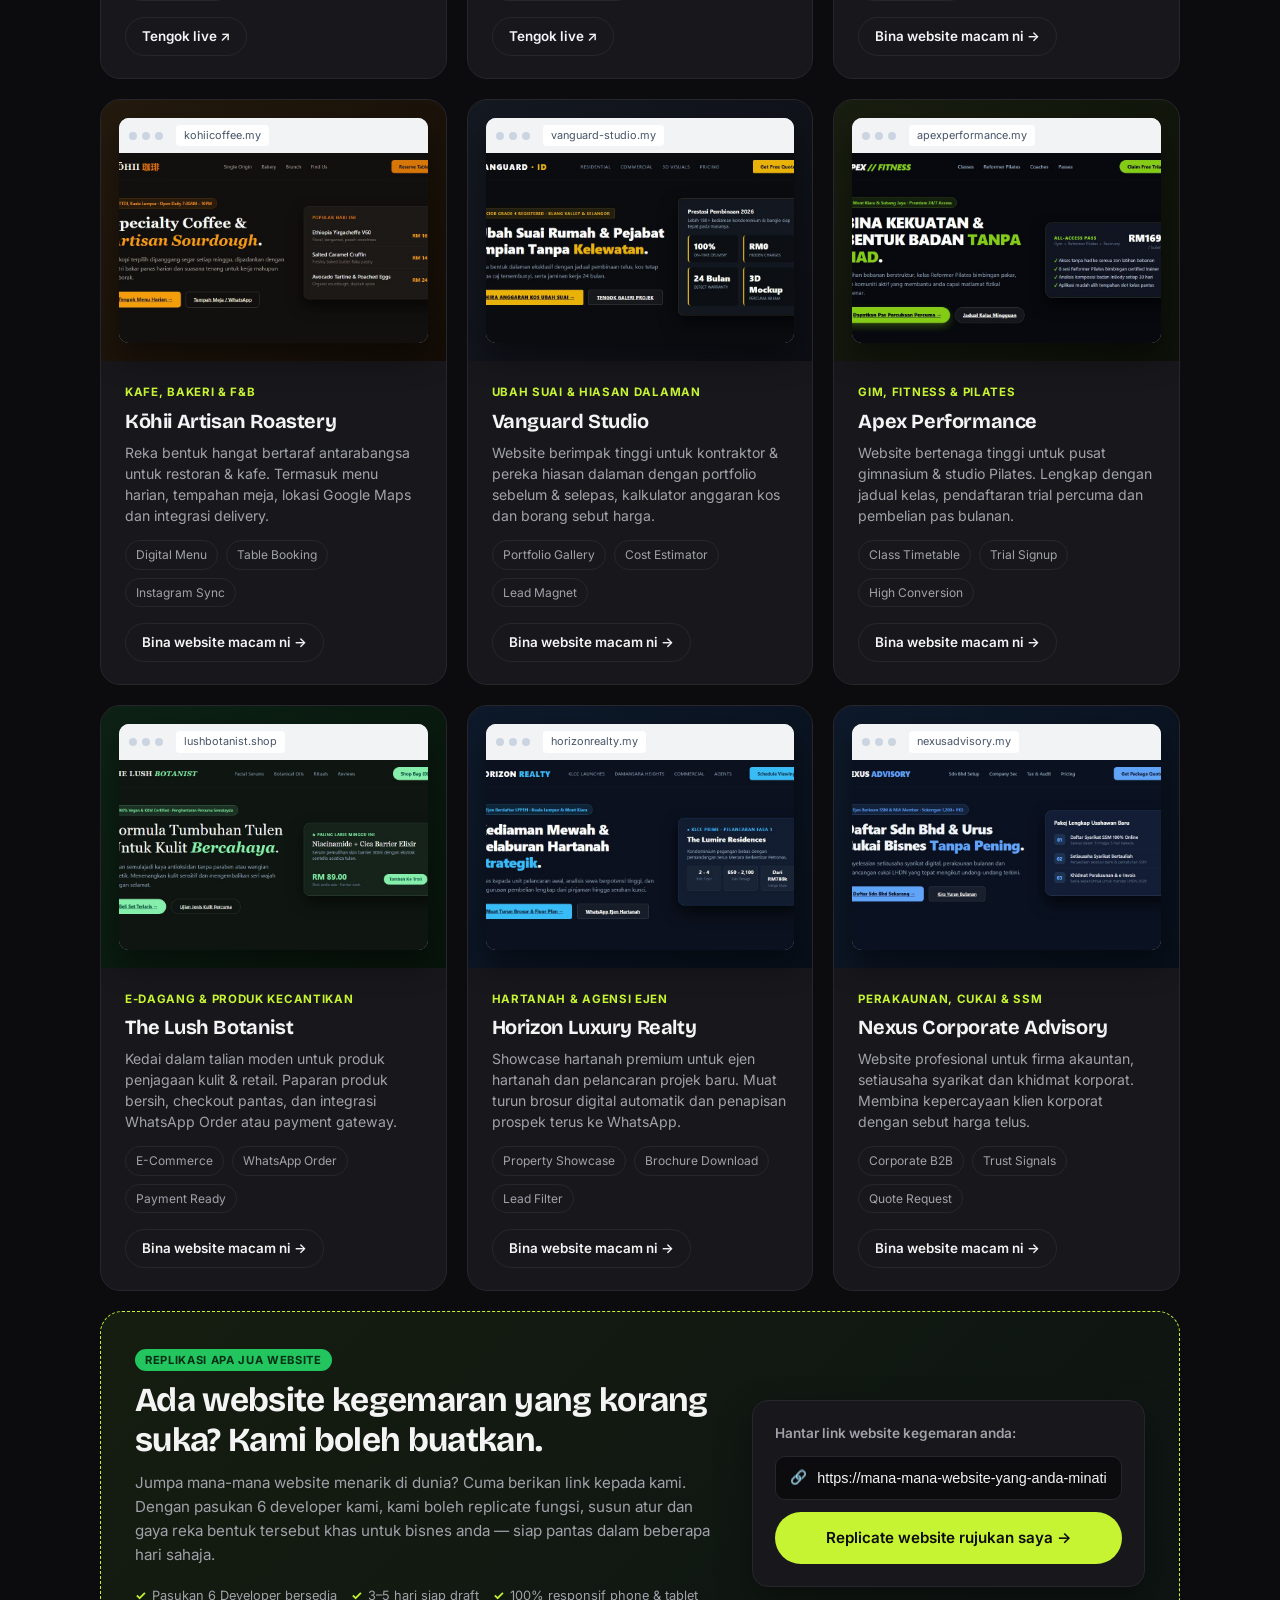
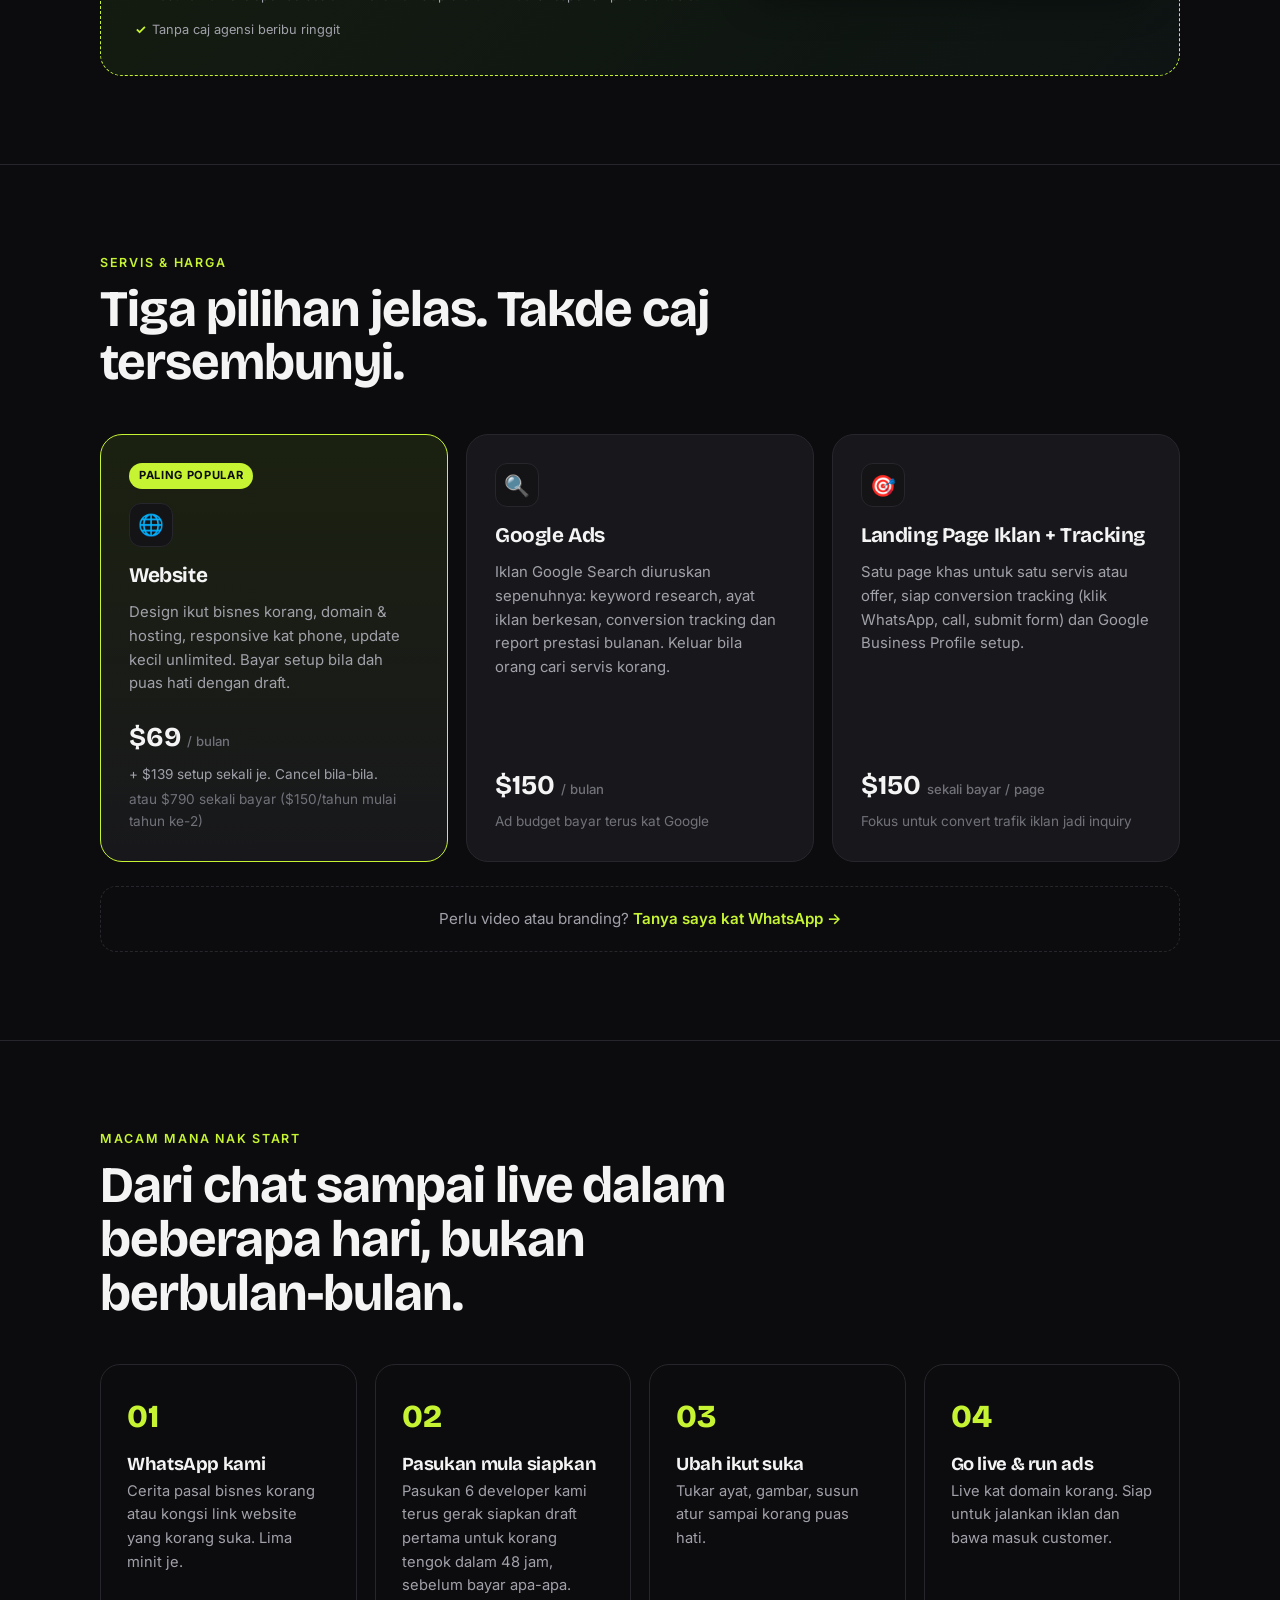
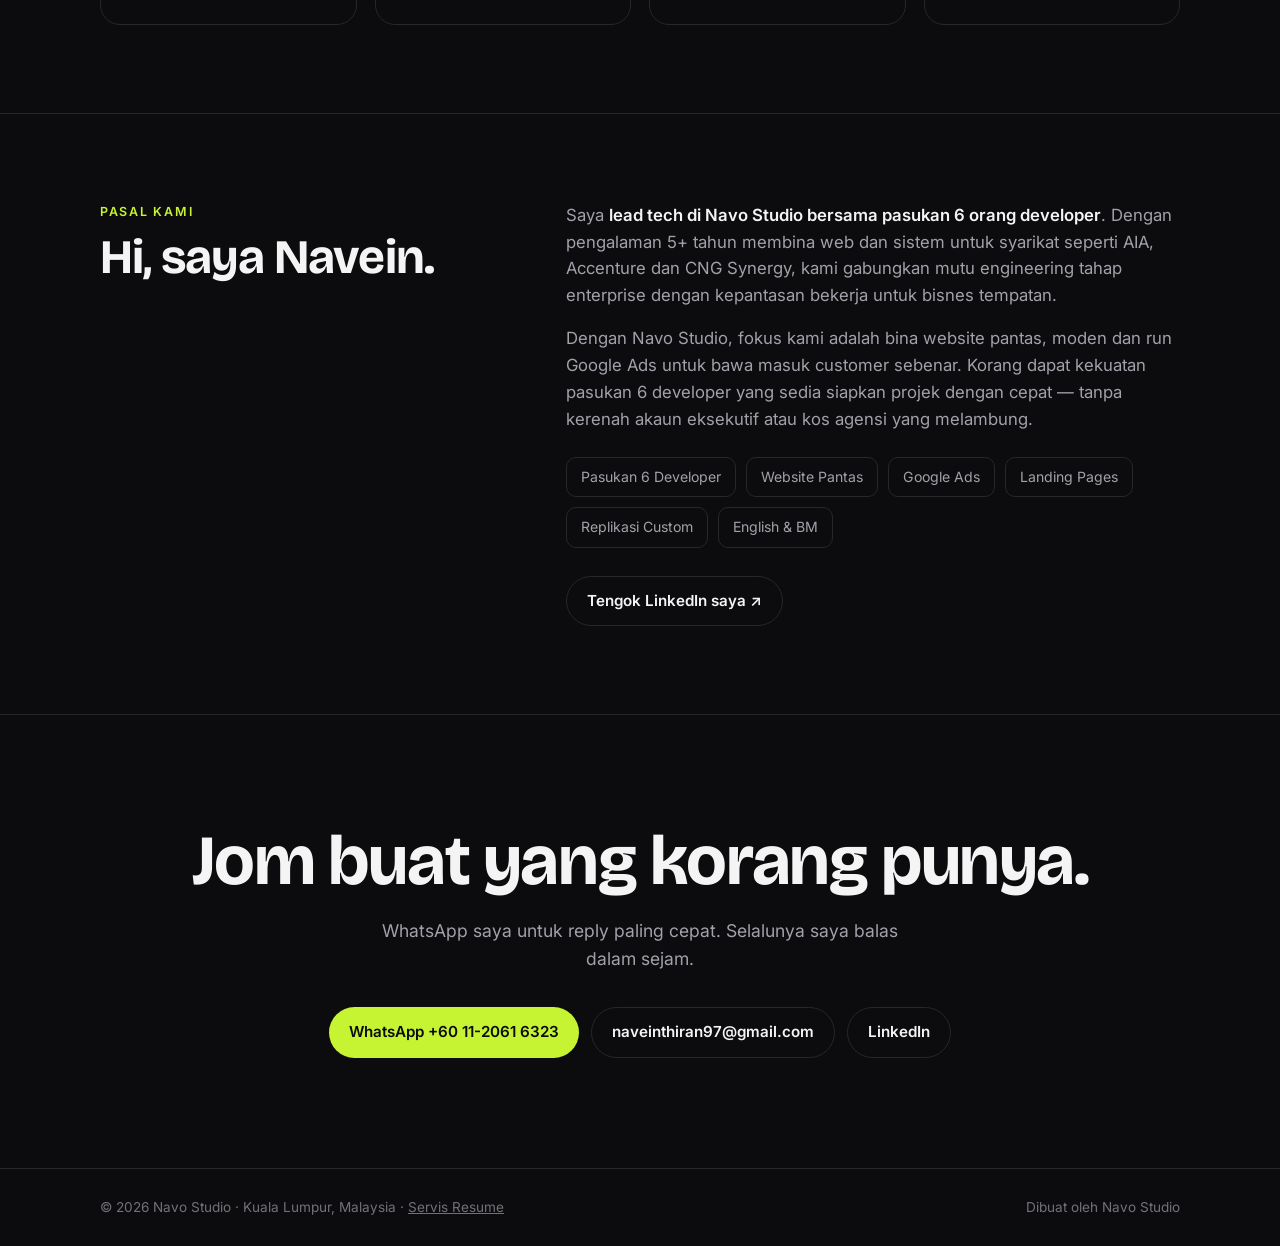
==== commit 74258e6b: "Expand showcase to 9 industry websites with replication offer and 6-developer team messaging" ====
--- a/index.html
+++ b/index.html
@@ -35,56 +35,186 @@
 
 <header class="hero"><div class="wrap">
   <div>
-    <div class="eyebrow">Kuala Lumpur · Klien seluruh dunia</div>
+    <div class="eyebrow">Kuala Lumpur · Pasukan 6 Developer · Klien seluruh dunia</div>
     <h1>Website yang <em>bawa masuk customer</em>.</h1>
-    <p class="lead">Saya buat website untuk bisnes kecil, lepas tu run Google Ads untuk bawa masuk customer terus ke situ. Developer betul-betul, siap pantas, harga telus tanpa markup agensi.</p>
+    <p class="lead">Kami buat website untuk bisnes, lepas tu run Google Ads untuk bawa masuk customer terus ke situ. Pasukan 6 developer sedia siapkan website anda pantas — kod mantap, siap dalam hari, harga telus tanpa markup agensi.</p>
     <div class="ctas">
       <a href="https://wa.me/601120616323?text=Hi%20Navein%2C%20saya%20nak%20buat%20website" class="btn btn-accent" target="_blank" rel="noopener">Buat website →</a>
       <a href="#work" class="btn btn-ghost">Tengok portfolio</a>
     </div>
     <div class="meta">
-      <div><b>5+ tahun</b>buat software</div>
+      <div><b>6 Developer</b>pasukan sedia bina pantas</div>
       <div><b class="price" data-myr="RM149" data-usd="$69">RM149</b>/bulan untuk website</div>
-      <div><b>Google Ads</b>add-on sedia ada</div>
+      <div><b>3–5 Hari</b>siap draft pertama</div>
     </div>
   </div>
   <div class="me">
     <img src="assets/me.webp" alt="Navein Kulaendran, founder Navo Studio" width="300" height="300">
-    <div class="tag"><span class="dot"></span><b>Navein Kulaendran</b>Founder & developer</div>
+    <div class="tag"><span class="dot"></span><b>Navein & Pasukan</b>6 developer sedia bantu</div>
   </div>
 </div></header>
 
 <section id="work"><div class="wrap">
   <div class="head">
-    <div><div class="eyebrow">Portfolio</div><h2>Dah siap. Dah live. Dah ada orang guna.</h2></div>
-    <p>Bukan sekadar mockup. Projek website dan landing page sebenar yang tengah dipakai oleh bisnes hari ini.</p>
+    <div><div class="eyebrow">Portfolio & Showcase</div><h2>Dah siap. Dah live. Pelbagai industri.</h2></div>
+    <p>Bukan sekadar mockup. Projek website sebenar dan penyelesaian website sedia ada untuk pelbagai bisnes. Pasukan 6 developer kami boleh bina khas atau replicate sebarang website pilihan korang.</p>
   </div>
   <div class="work-grid">
-    <div class="card w-site">
+    <!-- 1. CNG Synergy -->
+    <div class="w-card">
       <div class="shot"><div class="browser">
         <div class="bar"><i></i><i></i><i></i><span>cngsynergy.com</span></div>
         <div class="frame"><img src="assets/cngsynergy.jpg" alt="Website CNG Synergy" loading="lazy"></div>
       </div></div>
       <div class="body">
-        <div class="eyebrow">Website Syarikat</div>
-        <h3 style="font-size:1.9rem;margin-top:8px">CNG Synergy</h3>
-        <p>Website syarikat untuk firma latihan pemandu dan keselamatan fleet. Saya urus dari awal sampai akhir: design, build, domain, hosting dan maintenance berterusan.</p>
-        <div class="chips"><span class="chip">Design</span><span class="chip">Build</span><span class="chip">Hosting</span><span class="chip">Email Bisnes</span><span class="chip">Mobile-Optimized</span></div>
-        <a href="https://cngsynergy.com" target="_blank" rel="noopener" class="btn btn-ghost">Tengok website ↗</a>
-      </div>
-    </div>
-
-    <div class="card w-site w-ad">
-      <div class="shot"><div class="browser">
+        <div class="eyebrow">Website Syarikat B2B</div>
+        <h3>CNG Synergy</h3>
+        <p>Website syarikat korporat untuk firma latihan pemandu dan keselamatan fleet. Design kemas, mobile-optimized dan maintenance berterusan.</p>
+        <div class="chips"><span class="chip">Design</span><span class="chip">Build</span><span class="chip">Hosting</span><span class="chip">Business Email</span></div>
+        <a href="https://cngsynergy.com" target="_blank" rel="noopener" class="btn btn-ghost">Tengok live ↗</a>
+      </div>
+    </div>
+
+    <!-- 2. Yu & Ling Advocates -->
+    <div class="w-card">
+      <div class="shot shot-blue"><div class="browser">
         <div class="bar"><i></i><i></i><i></i><span>yulinglawyers.com/child-adoption</span></div>
         <div class="frame"><img src="assets/yuling.jpg" alt="Landing page child adoption Yu & Ling Advocates" loading="lazy"></div>
       </div></div>
       <div class="body">
         <div class="eyebrow">Landing Page Iklan + Google Ads</div>
-        <h3 style="font-size:1.9rem;margin-top:8px">Yu & Ling Advocates</h3>
-        <p>Landing page berfokus untuk servis guaman pengangkatan anak (child adoption) bersama kempen Google Ads dan conversion tracking WhatsApp yang dioptimumkan.</p>
-        <div class="chips"><span class="chip">Landing Page</span><span class="chip">Google Ads</span><span class="chip">Conversion Tracking</span><span class="chip">Direct WhatsApp</span></div>
-        <a href="https://www.yulinglawyers.com/child-adoption/" target="_blank" rel="noopener" class="btn btn-ghost">Tengok landing page ↗</a>
+        <h3>Yu & Ling Advocates</h3>
+        <p>Landing page berfokus servis guaman pengangkatan anak bersama kempen Google Ads dan conversion tracking WhatsApp yang optimum.</p>
+        <div class="chips"><span class="chip">Landing Page</span><span class="chip">Google Ads</span><span class="chip">Conversion Tracking</span></div>
+        <a href="https://www.yulinglawyers.com/child-adoption/" target="_blank" rel="noopener" class="btn btn-ghost">Tengok live ↗</a>
+      </div>
+    </div>
+
+    <!-- 3. Lumina Clinic -->
+    <div class="w-card">
+      <div class="shot shot-teal"><div class="browser">
+        <div class="bar"><i></i><i></i><i></i><span>luminaclinic.my</span></div>
+        <div class="frame"><img src="assets/lumina-clinic.jpg" alt="Website Klinik Lumina" loading="lazy"></div>
+      </div></div>
+      <div class="body">
+        <div class="eyebrow">Klinik, Estetik & Gigi</div>
+        <h3>Lumina Aesthetic Clinic</h3>
+        <p>Website moden untuk klinik kesihatan, estetik dan dental lengkap dengan online appointment, senarai doktor dan WhatsApp triage pantas.</p>
+        <div class="chips"><span class="chip">Booking System</span><span class="chip">Medical Layout</span><span class="chip">WhatsApp CTA</span></div>
+        <a href="https://wa.me/601120616323?text=Hi%20Navein%2C%20saya%20berminat%20nak%20buat%20website%20klinik%20%2F%20aesthetic%20macam%20Lumina" target="_blank" rel="noopener" class="btn btn-ghost">Bina website macam ni →</a>
+      </div>
+    </div>
+
+    <!-- 4. Kohii Roastery -->
+    <div class="w-card">
+      <div class="shot shot-amber"><div class="browser">
+        <div class="bar"><i></i><i></i><i></i><span>kohiicoffee.my</span></div>
+        <div class="frame"><img src="assets/kohii-cafe.jpg" alt="Website Kafe Kohii" loading="lazy"></div>
+      </div></div>
+      <div class="body">
+        <div class="eyebrow">Kafe, Bakeri & F&B</div>
+        <h3>Kōhii Artisan Roastery</h3>
+        <p>Reka bentuk hangat bertaraf antarabangsa untuk restoran & kafe. Termasuk menu harian, tempahan meja, lokasi Google Maps dan integrasi delivery.</p>
+        <div class="chips"><span class="chip">Digital Menu</span><span class="chip">Table Booking</span><span class="chip">Instagram Sync</span></div>
+        <a href="https://wa.me/601120616323?text=Hi%20Navein%2C%20saya%20berminat%20nak%20buat%20website%20kafe%20%2F%20F%26B%20macam%20Kohii" target="_blank" rel="noopener" class="btn btn-ghost">Bina website macam ni →</a>
+      </div>
+    </div>
+
+    <!-- 5. Vanguard Renovation -->
+    <div class="w-card">
+      <div class="shot shot-slate"><div class="browser">
+        <div class="bar"><i></i><i></i><i></i><span>vanguard-studio.my</span></div>
+        <div class="frame"><img src="assets/vanguard-reno.jpg" alt="Website Renovasi Vanguard" loading="lazy"></div>
+      </div></div>
+      <div class="body">
+        <div class="eyebrow">Ubah Suai & Hiasan Dalaman</div>
+        <h3>Vanguard Studio</h3>
+        <p>Website berimpak tinggi untuk kontraktor & pereka hiasan dalaman dengan portfolio sebelum & selepas, kalkulator anggaran kos dan borang sebut harga.</p>
+        <div class="chips"><span class="chip">Portfolio Gallery</span><span class="chip">Cost Estimator</span><span class="chip">Lead Magnet</span></div>
+        <a href="https://wa.me/601120616323?text=Hi%20Navein%2C%20saya%20berminat%20nak%20buat%20website%20renovasi%20%2F%20ID%20macam%20Vanguard" target="_blank" rel="noopener" class="btn btn-ghost">Bina website macam ni →</a>
+      </div>
+    </div>
+
+    <!-- 6. Apex Gym -->
+    <div class="w-card">
+      <div class="shot"><div class="browser">
+        <div class="bar"><i></i><i></i><i></i><span>apexperformance.my</span></div>
+        <div class="frame"><img src="assets/apex-gym.jpg" alt="Website Gim Apex" loading="lazy"></div>
+      </div></div>
+      <div class="body">
+        <div class="eyebrow">Gim, Fitness & Pilates</div>
+        <h3>Apex Performance</h3>
+        <p>Website bertenaga tinggi untuk pusat gimnasium & studio Pilates. Lengkap dengan jadual kelas, pendaftaran trial percuma dan pembelian pas bulanan.</p>
+        <div class="chips"><span class="chip">Class Timetable</span><span class="chip">Trial Signup</span><span class="chip">High Conversion</span></div>
+        <a href="https://wa.me/601120616323?text=Hi%20Navein%2C%20saya%20berminat%20nak%20buat%20website%20fitness%20%2F%20gym%20macam%20Apex" target="_blank" rel="noopener" class="btn btn-ghost">Bina website macam ni →</a>
+      </div>
+    </div>
+
+    <!-- 7. The Lush Botanist -->
+    <div class="w-card">
+      <div class="shot shot-emerald"><div class="browser">
+        <div class="bar"><i></i><i></i><i></i><span>lushbotanist.shop</span></div>
+        <div class="frame"><img src="assets/lush-botanist.jpg" alt="Website E-dagang Lush Botanist" loading="lazy"></div>
+      </div></div>
+      <div class="body">
+        <div class="eyebrow">E-Dagang & Produk Kecantikan</div>
+        <h3>The Lush Botanist</h3>
+        <p>Kedai dalam talian moden untuk produk penjagaan kulit & retail. Paparan produk bersih, checkout pantas, dan integrasi WhatsApp Order atau payment gateway.</p>
+        <div class="chips"><span class="chip">E-Commerce</span><span class="chip">WhatsApp Order</span><span class="chip">Payment Ready</span></div>
+        <a href="https://wa.me/601120616323?text=Hi%20Navein%2C%20saya%20berminat%20nak%20buat%20website%20e-commerce%20macam%20Lush%20Botanist" target="_blank" rel="noopener" class="btn btn-ghost">Bina website macam ni →</a>
+      </div>
+    </div>
+
+    <!-- 8. Horizon Luxury Realty -->
+    <div class="w-card">
+      <div class="shot shot-blue"><div class="browser">
+        <div class="bar"><i></i><i></i><i></i><span>horizonrealty.my</span></div>
+        <div class="frame"><img src="assets/horizon-property.jpg" alt="Website Hartanah Horizon" loading="lazy"></div>
+      </div></div>
+      <div class="body">
+        <div class="eyebrow">Hartanah & Agensi Ejen</div>
+        <h3>Horizon Luxury Realty</h3>
+        <p>Showcase hartanah premium untuk ejen hartanah dan pelancaran projek baru. Muat turun brosur digital automatik dan penapisan prospek terus ke WhatsApp.</p>
+        <div class="chips"><span class="chip">Property Showcase</span><span class="chip">Brochure Download</span><span class="chip">Lead Filter</span></div>
+        <a href="https://wa.me/601120616323?text=Hi%20Navein%2C%20saya%20berminat%20nak%20buat%20website%20hartanah%20macam%20Horizon" target="_blank" rel="noopener" class="btn btn-ghost">Bina website macam ni →</a>
+      </div>
+    </div>
+
+    <!-- 9. Nexus Advisory -->
+    <div class="w-card">
+      <div class="shot shot-blue"><div class="browser">
+        <div class="bar"><i></i><i></i><i></i><span>nexusadvisory.my</span></div>
+        <div class="frame"><img src="assets/nexus-advisory.jpg" alt="Website Korporat Nexus" loading="lazy"></div>
+      </div></div>
+      <div class="body">
+        <div class="eyebrow">Perakaunan, Cukai & SSM</div>
+        <h3>Nexus Corporate Advisory</h3>
+        <p>Website profesional untuk firma akauntan, setiausaha syarikat dan khidmat korporat. Membina kepercayaan klien korporat dengan sebut harga telus.</p>
+        <div class="chips"><span class="chip">Corporate B2B</span><span class="chip">Trust Signals</span><span class="chip">Quote Request</span></div>
+        <a href="https://wa.me/601120616323?text=Hi%20Navein%2C%20saya%20berminat%20nak%20buat%20website%20korporat%20%2F%20advisory%20macam%20Nexus" target="_blank" rel="noopener" class="btn btn-ghost">Bina website macam ni →</a>
+      </div>
+    </div>
+
+    <!-- 10. The Replicate Card -->
+    <div class="w-replicate">
+      <div>
+        <span class="badge" style="background:#22c55e;color:#052e16">Replikasi Apa Jua Website</span>
+        <h3>Ada website kegemaran yang korang suka? Kami boleh buatkan.</h3>
+        <p>Jumpa mana-mana website menarik di dunia? Cuma berikan link kepada kami. Dengan pasukan 6 developer kami, kami boleh replicate fungsi, susun atur dan gaya reka bentuk tersebut khas untuk bisnes anda — siap pantas dalam beberapa hari sahaja.</p>
+        <div class="rep-features">
+          <span><b>✓</b> Pasukan 6 Developer bersedia</span>
+          <span><b>✓</b> 3–5 hari siap draft</span>
+          <span><b>✓</b> 100% responsif phone & tablet</span>
+          <span><b>✓</b> Tanpa caj agensi beribu ringgit</span>
+        </div>
+      </div>
+      <div class="rep-box">
+        <div style="font-size:.85rem;color:var(--mute);font-weight:600">Hantar link website kegemaran anda:</div>
+        <div class="rep-input-wrap">
+          <span>🔗</span>
+          <input type="text" class="rep-input" value="https://mana-mana-website-yang-anda-minati.com" readonly aria-label="Contoh website rujukan">
+        </div>
+        <a href="https://wa.me/601120616323?text=Hi%20Navein%2C%20saya%20ada%20website%20rujukan%20yang%20saya%20nak%20replicate%20untuk%20bisnes%20saya" target="_blank" rel="noopener" class="btn btn-accent" style="text-align:center;justify-content:center;padding:14px 20px">Replicate website rujukan saya →</a>
       </div>
     </div>
   </div>
@@ -124,19 +254,19 @@
 <section><div class="wrap">
   <div class="head"><div><div class="eyebrow">Macam mana nak start</div><h2>Dari chat sampai live dalam beberapa hari, bukan berbulan-bulan.</h2></div></div>
   <div class="steps">
-    <div class="step"><h3>WhatsApp saya</h3><p>Cerita pasal bisnes korang dan apa yang korang nak capai. Lima minit je.</p></div>
-    <div class="step"><h3>Tengok draft</h3><p>Saya hantar version pertama dulu untuk korang tengok, sebelum bayar apa-apa.</p></div>
-    <div class="step"><h3>Ubah ikut suka</h3><p>Tukar ayat, gambar, warna sampai korang puas hati.</p></div>
-    <div class="step"><h3>Go live & run ads</h3><p>Live kat domain korang. Siap untuk jalankan iklan dan bawa masuk trafik.</p></div>
+    <div class="step"><h3>WhatsApp kami</h3><p>Cerita pasal bisnes korang atau kongsi link website yang korang suka. Lima minit je.</p></div>
+    <div class="step"><h3>Pasukan mula siapkan</h3><p>Pasukan 6 developer kami terus gerak siapkan draft pertama untuk korang tengok dalam 48 jam, sebelum bayar apa-apa.</p></div>
+    <div class="step"><h3>Ubah ikut suka</h3><p>Tukar ayat, gambar, susun atur sampai korang puas hati.</p></div>
+    <div class="step"><h3>Go live & run ads</h3><p>Live kat domain korang. Siap untuk jalankan iklan dan bawa masuk customer.</p></div>
   </div>
 </div></section>
 
 <section id="about"><div class="wrap about">
-  <div><div class="eyebrow">Pasal saya</div><h2 style="font-size:clamp(2rem,4.4vw,3rem);margin-top:10px">Hi, saya Navein.</h2></div>
+  <div><div class="eyebrow">Pasal kami</div><h2 style="font-size:clamp(2rem,4.4vw,3rem);margin-top:10px">Hi, saya Navein.</h2></div>
   <div>
-    <p>Saya <b>software developer dengan 5+ tahun pengalaman</b> membina web dan sistem untuk syarikat macam AIA, Accenture dan klien perbankan. Saya juga lead product dan technology kat CNG Synergy.</p>
-    <p>Dengan Navo Studio, fokus saya adalah bina website mantap dan urus Google Ads untuk bawa masuk customer sebenar. Korang deal terus dengan saya, dari mesej pertama sampai launch — tanpa kos agensi yang melambung.</p>
-    <div class="logos"><span>Website</span><span>Google Ads</span><span>Landing Pages</span><span>Conversion Tracking</span><span>English</span><span>Bahasa Malaysia</span></div>
+    <p>Saya <b>lead tech di Navo Studio bersama pasukan 6 orang developer</b>. Dengan pengalaman 5+ tahun membina web dan sistem untuk syarikat seperti AIA, Accenture dan CNG Synergy, kami gabungkan mutu engineering tahap enterprise dengan kepantasan bekerja untuk bisnes tempatan.</p>
+    <p>Dengan Navo Studio, fokus kami adalah bina website pantas, moden dan run Google Ads untuk bawa masuk customer sebenar. Korang dapat kekuatan pasukan 6 developer yang sedia siapkan projek dengan cepat — tanpa kerenah akaun eksekutif atau kos agensi yang melambung.</p>
+    <div class="logos"><span>Pasukan 6 Developer</span><span>Website Pantas</span><span>Google Ads</span><span>Landing Pages</span><span>Replikasi Custom</span><span>English & BM</span></div>
     <div style="margin-top:28px"><a href="https://www.linkedin.com/in/naveinthiran97" target="_blank" rel="noopener" class="btn btn-ghost">Tengok LinkedIn saya ↗</a></div>
   </div>
 </div></section>
--- a/assets/site.css
+++ b/assets/site.css
@@ -50,25 +50,55 @@
 .head p{color:var(--mute);max-width:380px}
 
 /* work */
-.work-grid{display:grid;grid-template-columns:repeat(6,1fr);gap:18px}
+.work-grid{display:grid;grid-template-columns:repeat(3,1fr);gap:20px}
 .card{background:var(--card);border:1px solid var(--line);border-radius:22px;overflow:hidden}
 .card .body{padding:22px 24px 26px}
 .card h3{font-size:1.4rem;margin-bottom:6px}
 .card p{color:var(--mute);font-size:.95rem}
 .chips{display:flex;gap:8px;flex-wrap:wrap;margin-top:14px}
 .chip{font-size:.75rem;padding:4px 10px;border-radius:999px;border:1px solid var(--line);color:var(--mute)}
-.w-site{grid-column:span 6;display:grid;grid-template-columns:1fr 1fr}
-.w-site .shot{background:linear-gradient(135deg,#1f2a12,#0f1408);display:flex;align-items:center;justify-content:center;padding:36px;min-height:280px}
-.browser{width:100%;background:#fff;border-radius:12px;overflow:hidden;box-shadow:0 30px 60px rgba(0,0,0,.5)}
-.browser .bar{background:#eee;padding:9px 12px;display:flex;gap:6px;align-items:center}
-.browser .bar i{width:10px;height:10px;border-radius:50%;background:#d4d4d8}
-.browser .bar span{margin-left:10px;font-size:.72rem;color:#52525b;background:#fff;border-radius:6px;padding:2px 10px}
-.browser .frame{position:relative;height:280px;overflow:hidden;background:#fafafa}
-.browser .frame img{width:100%;height:100%;object-fit:cover;object-position:top}
-.browser iframe{width:200%;height:560px;border:0;transform:scale(.5);transform-origin:0 0;margin-bottom:-280px;pointer-events:none}
-.w-site .body{display:flex;flex-direction:column;justify-content:center;padding:40px}
-.w-site .body a{margin-top:22px;align-self:flex-start}
-.w-site.w-ad .shot{background:linear-gradient(135deg,#141d2e,#0a0e17)}
+
+/* showcase card */
+.w-card{display:flex;flex-direction:column;border:1px solid var(--line);background:var(--card);border-radius:20px;overflow:hidden;transition:border-color .2s,transform .2s}
+.w-card:hover{border-color:var(--accent);transform:translateY(-2px)}
+.w-card .shot{background:linear-gradient(135deg,#181e10,#0d1109);padding:18px;display:flex;align-items:center;justify-content:center}
+.w-card .shot-blue{background:linear-gradient(135deg,#0e1a2b,#080f1a)}
+.w-card .shot-teal{background:linear-gradient(135deg,#0d2222,#071414)}
+.w-card .shot-amber{background:linear-gradient(135deg,#241a0e,#140d06)}
+.w-card .shot-slate{background:linear-gradient(135deg,#151922,#0c0e14)}
+.w-card .shot-emerald{background:linear-gradient(135deg,#0d2215,#07140b)}
+.w-card .browser{width:100%;background:#fff;border-radius:10px;overflow:hidden;box-shadow:0 15px 30px rgba(0,0,0,.4)}
+.w-card .browser .bar{background:#f1f3f5;padding:7px 10px;display:flex;gap:5px;align-items:center}
+.w-card .browser .bar i{width:8px;height:8px;border-radius:50%;background:#cbd5e1}
+.w-card .browser .bar span{margin-left:8px;font-size:.68rem;color:#475569;background:#fff;border-radius:4px;padding:2px 8px;max-width:180px;overflow:hidden;text-overflow:ellipsis;white-space:nowrap}
+.w-card .browser .frame{position:relative;height:190px;overflow:hidden;background:#0f172a}
+.w-card .browser .frame img{width:100%;height:100%;object-fit:cover;object-position:top;display:block}
+.w-card .body{padding:22px 24px;display:flex;flex-direction:column;flex:1}
+.w-card .eyebrow{font-size:.72rem;letter-spacing:.06em;text-transform:uppercase;color:var(--accent);font-weight:700}
+.w-card h3{font-size:1.25rem;margin:6px 0 8px;line-height:1.3}
+.w-card p{color:var(--mute);font-size:.88rem;line-height:1.5;margin-bottom:14px;flex:1}
+.w-card .chips{margin-top:auto;margin-bottom:16px}
+.w-card .btn{align-self:flex-start;font-size:.84rem;padding:8px 16px}
+
+/* replication card */
+.w-replicate{grid-column:1/-1;background:linear-gradient(135deg,#151d10,#0d1413);border:1.5px dashed var(--accent);border-radius:22px;padding:34px;display:grid;grid-template-columns:1.2fr .8fr;gap:28px;align-items:center}
+.w-replicate h3{font-size:clamp(1.5rem,3vw,2.1rem);margin:8px 0 10px;line-height:1.2}
+.w-replicate p{color:var(--mute);font-size:.95rem;line-height:1.6;margin-bottom:18px}
+.w-replicate .rep-box{background:var(--card);border:1px solid var(--line);border-radius:16px;padding:22px;display:flex;flex-direction:column;gap:12px;box-shadow:0 15px 35px rgba(0,0,0,.35)}
+.w-replicate .rep-input-wrap{display:flex;gap:10px;background:var(--bg);border:1px solid var(--line);border-radius:10px;padding:10px 14px;align-items:center}
+.w-replicate .rep-input-wrap span{color:var(--dim);font-size:.85rem;white-space:nowrap}
+.w-replicate .rep-input{flex:1;background:transparent;border:0;color:var(--text);font-size:.9rem;outline:none}
+.w-replicate .rep-features{display:flex;gap:14px;flex-wrap:wrap;margin-top:4px}
+.w-replicate .rep-features span{font-size:.8rem;color:var(--mute);display:flex;align-items:center;gap:6px}
+.w-replicate .rep-features span b{color:var(--accent)}
+
+@media(max-width:960px){
+  .work-grid{grid-template-columns:repeat(2,1fr)}
+  .w-replicate{grid-template-columns:1fr;padding:26px}
+}
+@media(max-width:640px){
+  .work-grid{grid-template-columns:1fr}
+}
 .w-cred{grid-column:span 6;background:var(--bg2);border:1px solid var(--line);border-radius:18px}
 .w-cred .body{padding:20px 24px;display:flex;align-items:center;justify-content:space-between;gap:16px;flex-wrap:wrap}
 .w-cred p{color:var(--mute);font-size:.92rem;margin-top:4px}
